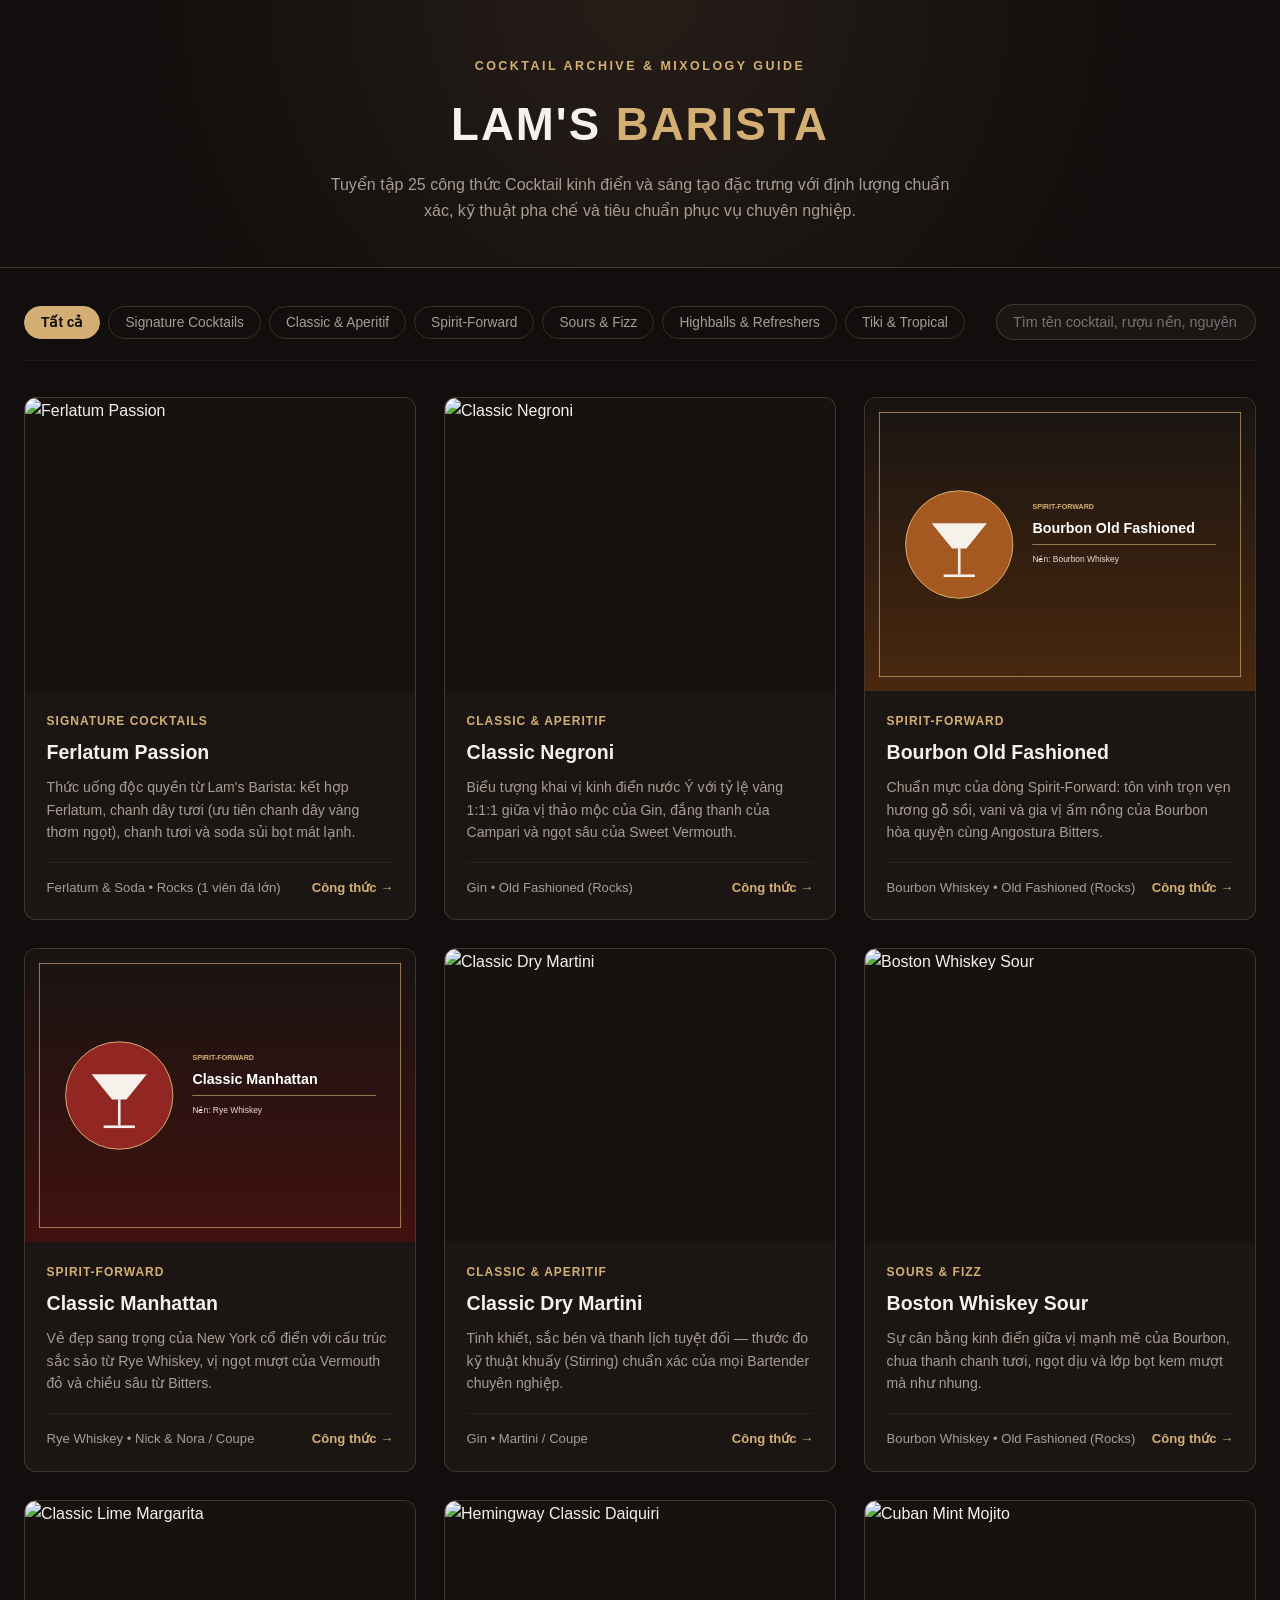
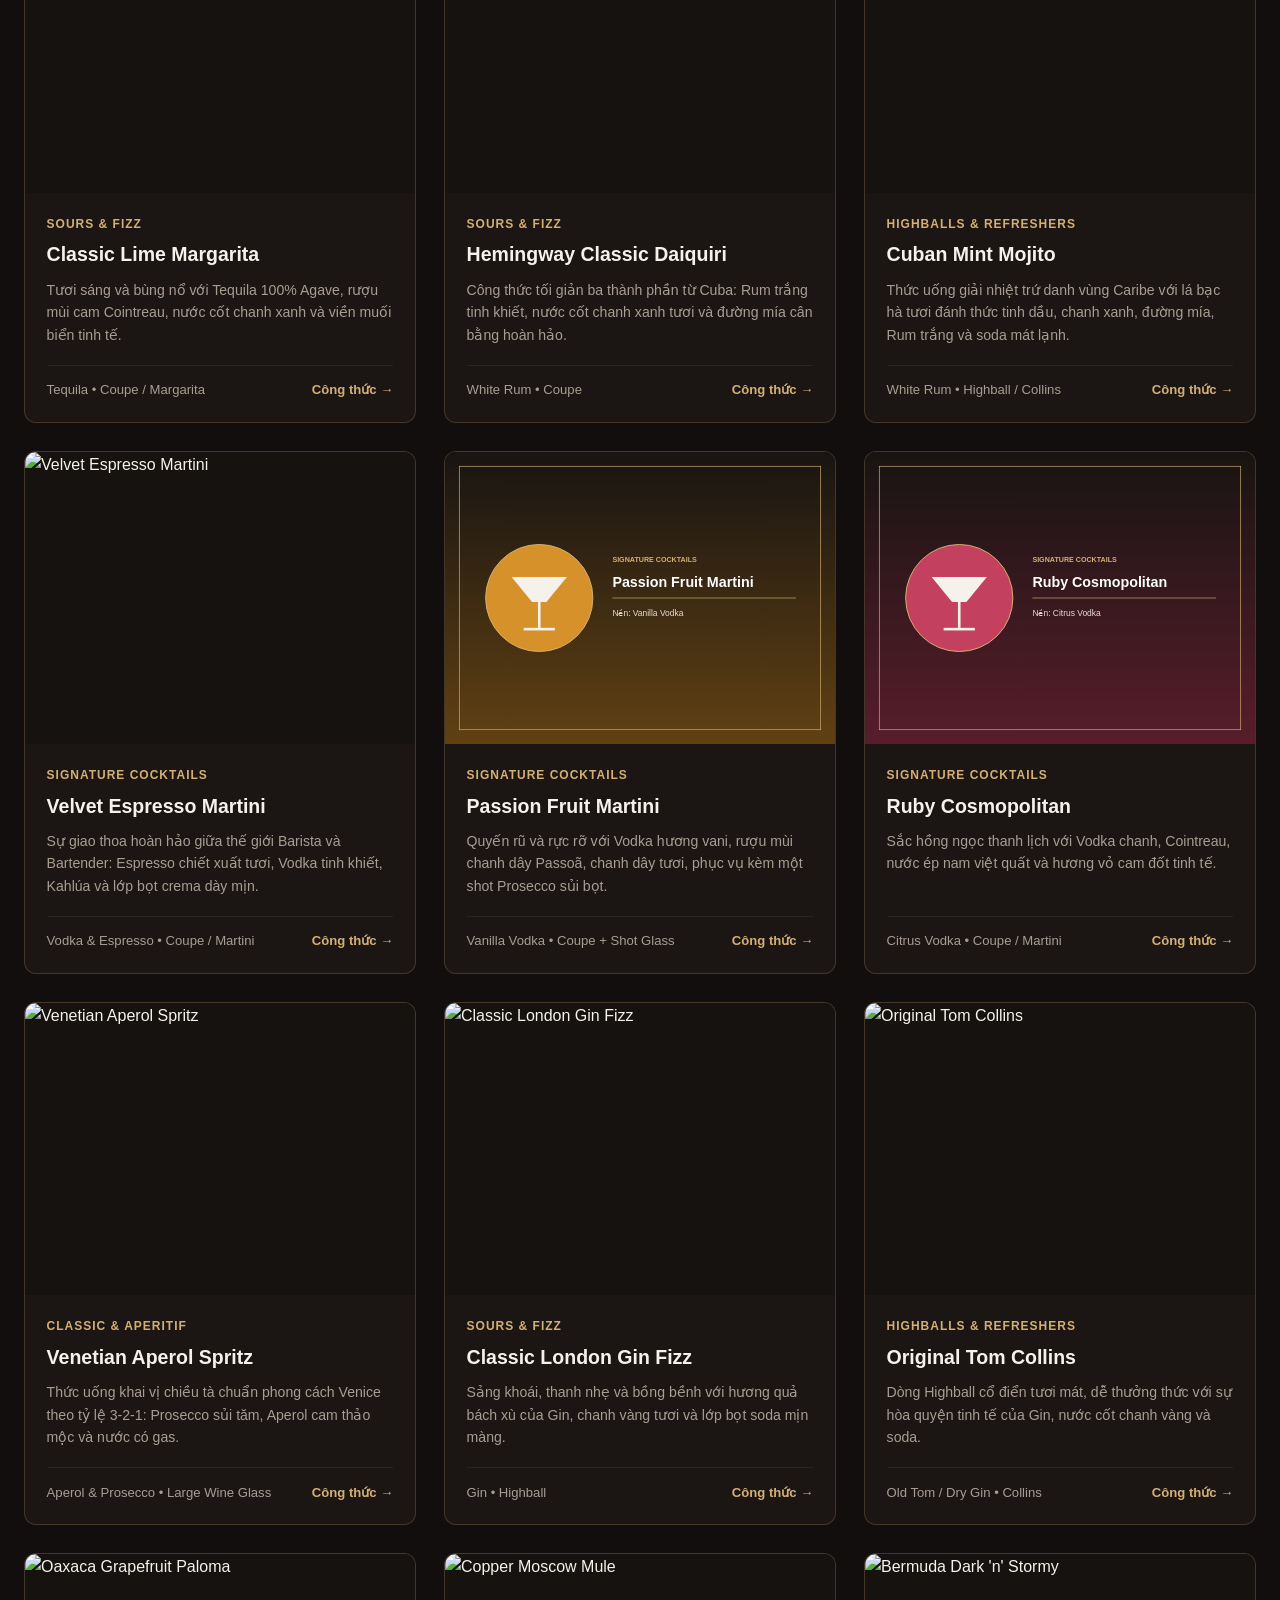
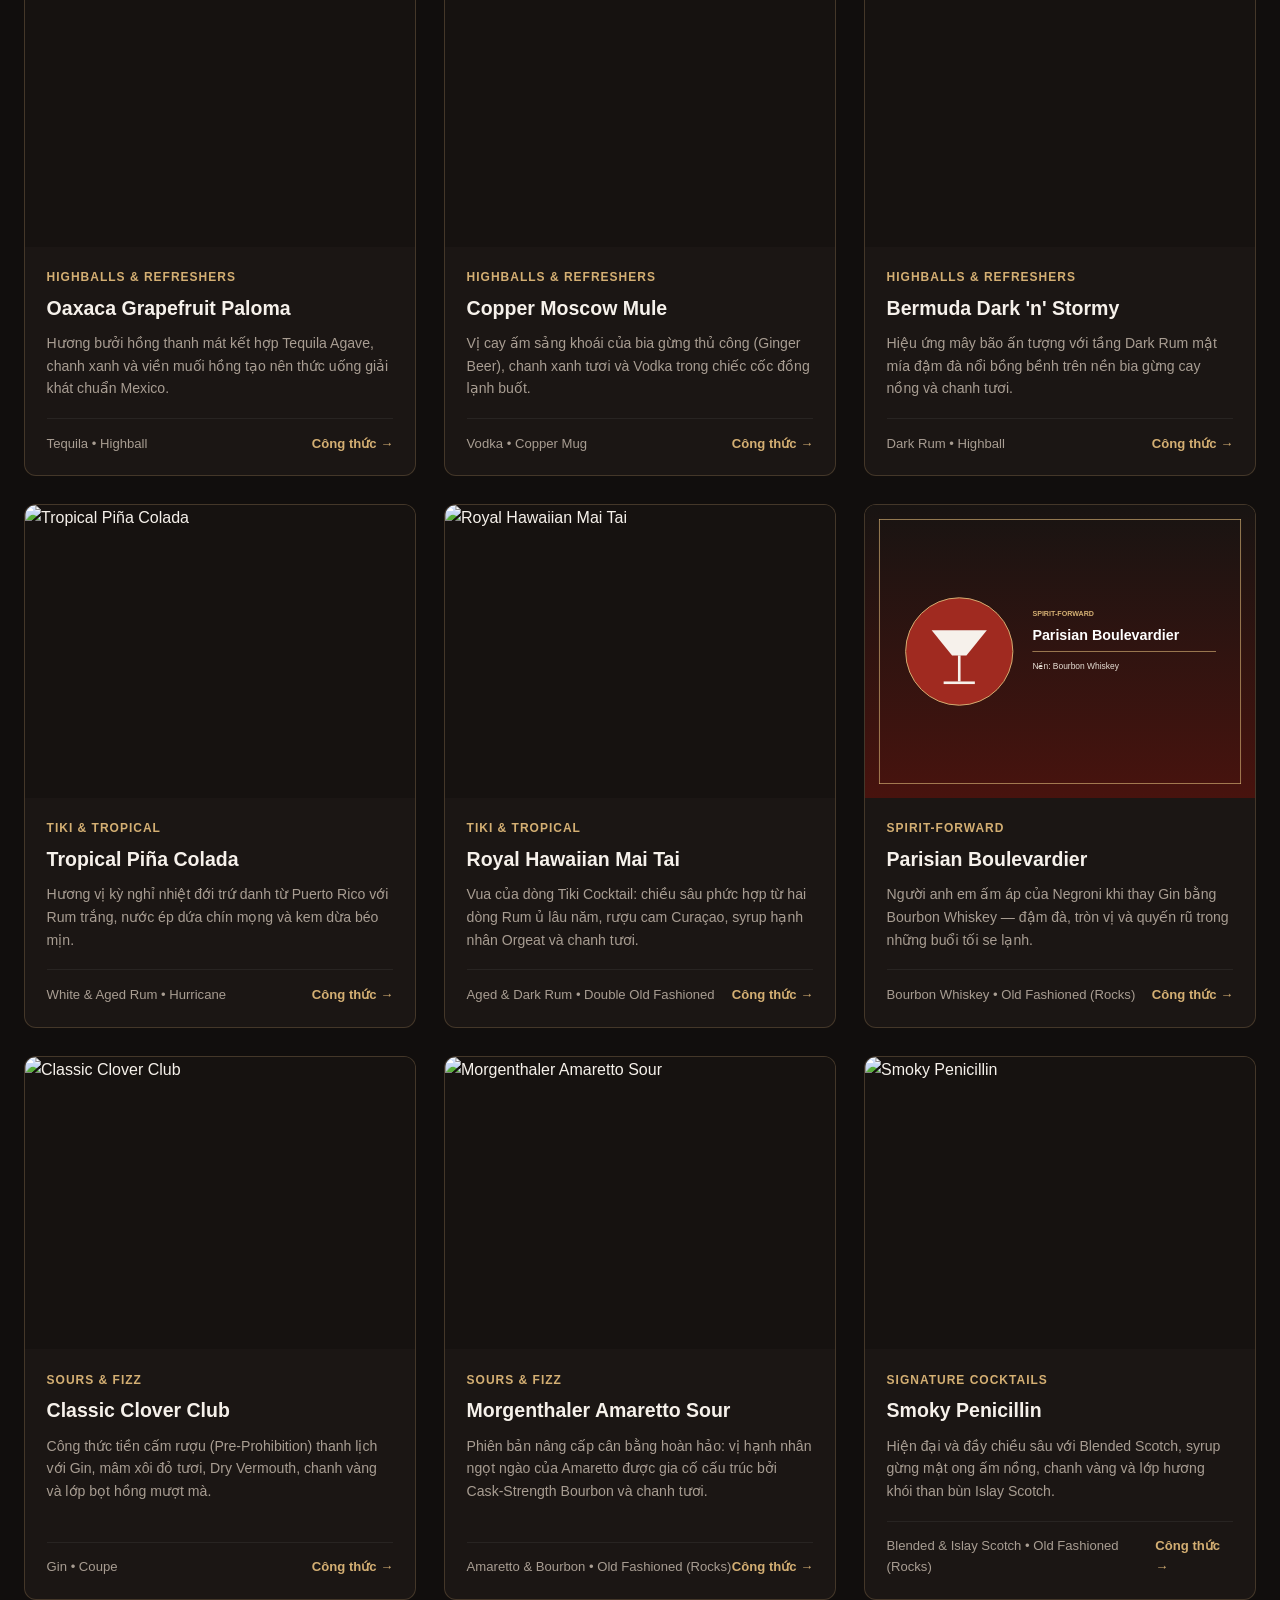
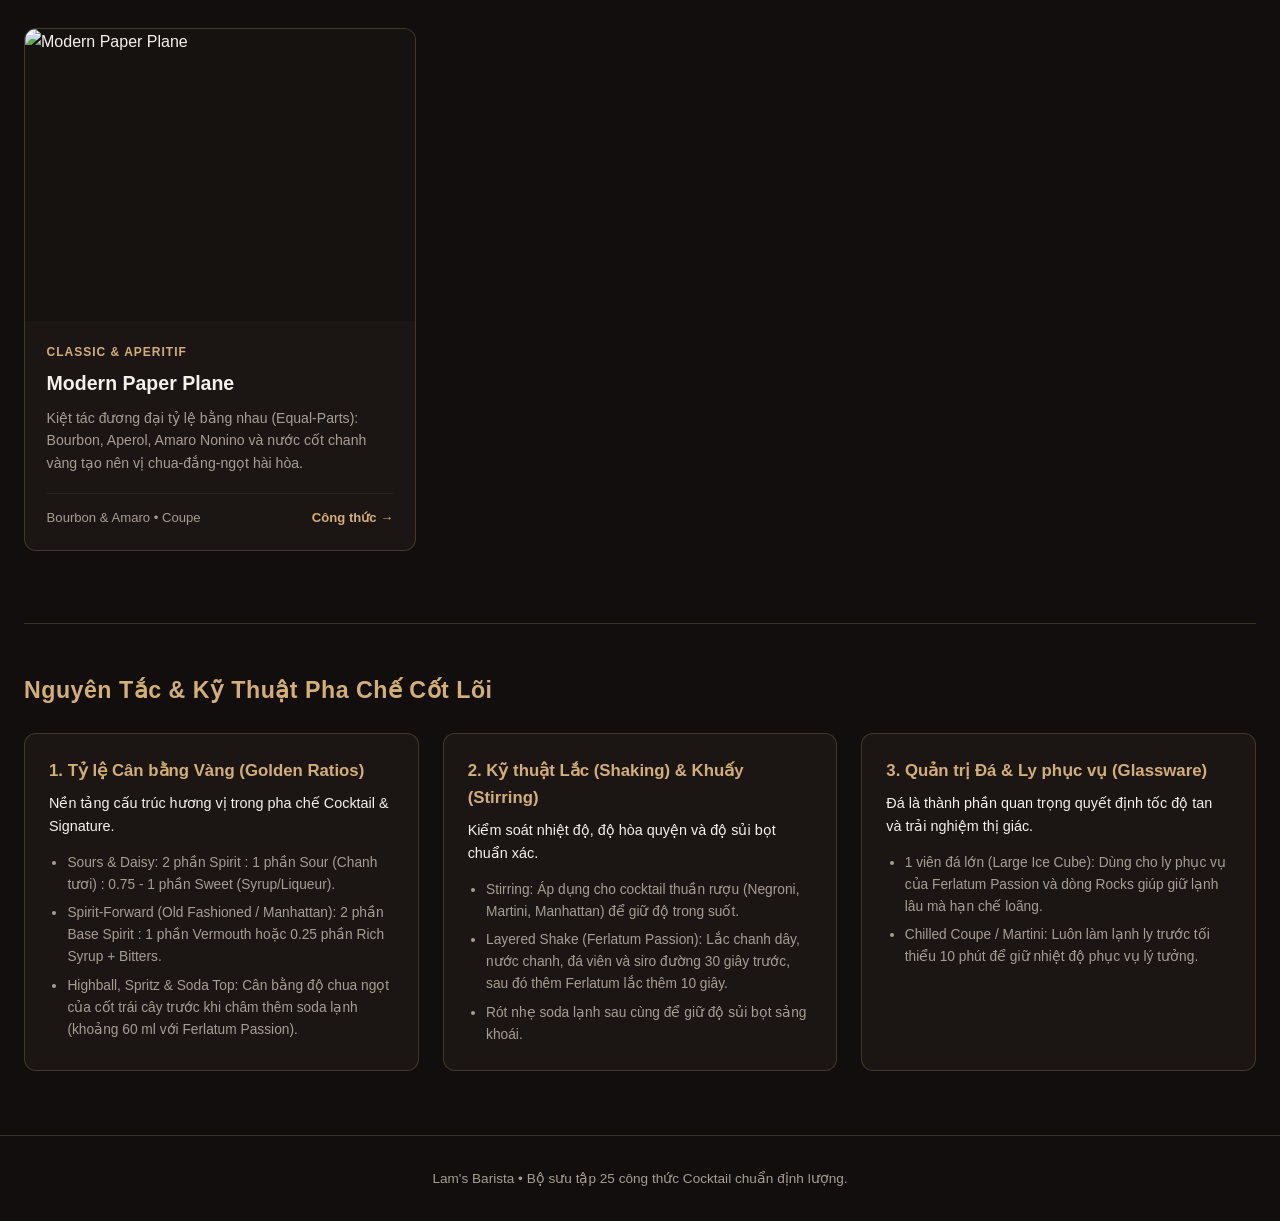
==== index.html @ 53692e66 "ud" ====
<!DOCTYPE html>
<html lang="vi">
<head>
  <meta charset="UTF-8">
  <meta name="viewport" content="width=device-width, initial-scale=1.0">
  <title>Lam's Barista — Bộ Sưu Tập 25 Cocktail Kinh Điển & Signature</title>
  <link rel="stylesheet" href="style.css">
</head>
<body>
  <header class="hero">
    <span class="eyebrow">COCKTAIL ARCHIVE & MIXOLOGY GUIDE</span>
    <h1>LAM'S <span>BARISTA</span></h1>
    <p>Tuyển tập 25 công thức Cocktail kinh điển và sáng tạo đặc trưng với định lượng chuẩn xác, kỹ thuật pha chế và tiêu chuẩn phục vụ chuyên nghiệp.</p>
  </header>

  <main class="container">
    <section class="toolbar" aria-label="Bộ lọc công thức">
      <div id="filterGroup" class="filter-group"></div>
      <div class="search-wrap">
        <input type="text" id="searchInput" placeholder="Tìm tên cocktail, rượu nền, nguyên liệu...">
      </div>
    </section>

    <section id="cocktailGrid" class="cocktail-grid" aria-label="Danh sách 25 món cocktail"></section>

    <section class="standards-section">
      <h2 class="section-heading">Nguyên Tắc & Kỹ Thuật Pha Chế Cốt Lõi</h2>
      <div id="standardsGrid" class="standards-grid"></div>
    </section>
  </main>

  <div id="recipeModal" class="modal" role="dialog" aria-modal="true">
    <div class="modal-dialog">
      <button id="closeModalBtn" class="modal-close" aria-label="Đóng">&times;</button>
      <div id="modalContent"></div>
    </div>
  </div>

  <footer>
    <p>Lam's Barista • Bộ sưu tập 25 công thức Cocktail chuẩn định lượng.</p>
  </footer>

  <script src="data.js"></script>
  <script src="app.js"></script>
</body>
</html>
---- style.css ----
:root {
  --bg-primary: #110e0d;
  --bg-surface: #1b1614;
  --bg-surface-hover: #241d1a;
  --gold: #d4af73;
  --gold-dim: rgba(212, 175, 115, 0.22);
  --text-primary: #f6f1eb;
  --text-secondary: #a89d92;
}

* {
  box-sizing: border-box;
  margin: 0;
  padding: 0;
}

body {
  font-family: -apple-system, BlinkMacSystemFont, 'Segoe UI', Roboto, 'Helvetica Neue', Arial, sans-serif;
  background-color: var(--bg-primary);
  color: var(--text-primary);
  line-height: 1.6;
  -webkit-font-smoothing: antialiased;
}

.hero {
  background: radial-gradient(circle at top center, #261d18 0%, #110e0d 75%);
  border-bottom: 1px solid var(--gold-dim);
  padding: 3.25rem 1.5rem 2.75rem;
  text-align: center;
}

.eyebrow {
  display: inline-block;
  font-size: 0.78rem;
  letter-spacing: 2.5px;
  text-transform: uppercase;
  color: var(--gold);
  margin-bottom: 0.75rem;
  font-weight: 600;
}

.hero h1 {
  font-size: clamp(2rem, 4vw, 2.85rem);
  font-weight: 700;
  letter-spacing: 2px;
  color: var(--text-primary);
  margin-bottom: 0.65rem;
}

.hero h1 span {
  color: var(--gold);
}

.hero p {
  color: var(--text-secondary);
  max-width: 640px;
  margin: 0 auto;
  font-size: 1rem;
}

.container {
  max-width: 1280px;
  margin: 0 auto;
  padding: 2.25rem 1.5rem 4rem;
}

.toolbar {
  display: flex;
  flex-wrap: wrap;
  gap: 1rem;
  justify-content: space-between;
  align-items: center;
  margin-bottom: 2.25rem;
  padding-bottom: 1.25rem;
  border-bottom: 1px solid rgba(255, 255, 255, 0.06);
}

.filter-group {
  display: flex;
  flex-wrap: wrap;
  gap: 0.5rem;
}

.filter-btn {
  background: transparent;
  color: var(--text-secondary);
  border: 1px solid var(--gold-dim);
  padding: 0.48rem 1rem;
  border-radius: 999px;
  font-size: 0.86rem;
  font-weight: 500;
  cursor: pointer;
  transition: all 0.2s ease;
}

.filter-btn:hover {
  border-color: var(--gold);
  color: var(--text-primary);
}

.filter-btn.active {
  background: var(--gold);
  border-color: var(--gold);
  color: #110e0d;
  font-weight: 600;
}

.search-wrap {
  position: relative;
  min-width: 260px;
}

.search-wrap input {
  width: 100%;
  background: var(--bg-surface);
  border: 1px solid var(--gold-dim);
  color: var(--text-primary);
  padding: 0.55rem 1rem;
  border-radius: 999px;
  font-size: 0.9rem;
  outline: none;
  transition: border-color 0.2s ease;
}

.search-wrap input:focus {
  border-color: var(--gold);
}

.cocktail-grid {
  display: grid;
  grid-template-columns: repeat(auto-fill, minmax(310px, 1fr));
  gap: 1.75rem;
}

.card {
  background: var(--bg-surface);
  border: 1px solid var(--gold-dim);
  border-radius: 12px;
  overflow: hidden;
  display: flex;
  flex-direction: column;
  cursor: pointer;
  transition: transform 0.25s ease, border-color 0.25s ease, box-shadow 0.25s ease;
}

.card:hover {
  transform: translateY(-4px);
  border-color: var(--gold);
  background: var(--bg-surface-hover);
  box-shadow: 0 14px 28px rgba(0, 0, 0, 0.5);
}

.card-media {
  position: relative;
  width: 100%;
  aspect-ratio: 4 / 3;
  background: #161210;
  overflow: hidden;
}

.card-media img {
  width: 100%;
  height: 100%;
  object-fit: cover;
  display: block;
}

.card-body {
  padding: 1.35rem;
  display: flex;
  flex-direction: column;
  flex: 1;
}

.card-tag {
  font-size: 0.75rem;
  text-transform: uppercase;
  letter-spacing: 1px;
  color: var(--gold);
  font-weight: 600;
  margin-bottom: 0.35rem;
}

.card-title {
  font-size: 1.22rem;
  font-weight: 600;
  color: var(--text-primary);
  margin-bottom: 0.5rem;
}

.card-desc {
  font-size: 0.88rem;
  color: var(--text-secondary);
  margin-bottom: 1.15rem;
  flex: 1;
}

.card-meta {
  display: flex;
  justify-content: space-between;
  align-items: center;
  padding-top: 0.85rem;
  border-top: 1px solid rgba(255, 255, 255, 0.06);
  font-size: 0.82rem;
  color: var(--text-secondary);
}

.card-meta strong {
  color: var(--gold);
  font-weight: 600;
}

.standards-section {
  margin-top: 4.5rem;
  padding-top: 3rem;
  border-top: 1px solid var(--gold-dim);
}

.section-heading {
  font-size: 1.45rem;
  color: var(--gold);
  margin-bottom: 1.5rem;
  letter-spacing: 0.5px;
}

.standards-grid {
  display: grid;
  grid-template-columns: repeat(auto-fit, minmax(300px, 1fr));
  gap: 1.5rem;
}

.standard-card {
  background: var(--bg-surface);
  border: 1px solid var(--gold-dim);
  border-radius: 12px;
  padding: 1.5rem;
}

.standard-card h3 {
  font-size: 1.05rem;
  color: var(--gold);
  margin-bottom: 0.45rem;
}

.standard-card p {
  font-size: 0.9rem;
  color: var(--text-primary);
  margin-bottom: 0.85rem;
}

.standard-card ul {
  padding-left: 1.15rem;
  color: var(--text-secondary);
  font-size: 0.86rem;
}

.standard-card li + li {
  margin-top: 0.4rem;
}

.modal {
  display: none;
  position: fixed;
  inset: 0;
  background: rgba(8, 6, 5, 0.85);
  backdrop-filter: blur(4px);
  z-index: 1000;
  align-items: center;
  justify-content: center;
  padding: 1.25rem;
}

.modal.open {
  display: flex;
}

.modal-dialog {
  background: var(--bg-surface);
  border: 1px solid var(--gold);
  border-radius: 14px;
  max-width: 760px;
  width: 100%;
  max-height: 90vh;
  overflow-y: auto;
  padding: 1.75rem;
  position: relative;
}

.modal-close {
  position: absolute;
  top: 1rem;
  right: 1.25rem;
  background: rgba(17, 14, 13, 0.7);
  border: 1px solid var(--gold-dim);
  color: var(--text-primary);
  width: 34px;
  height: 34px;
  border-radius: 50%;
  font-size: 1.35rem;
  line-height: 1;
  cursor: pointer;
}

.modal-hero-img {
  width: 100%;
  aspect-ratio: 4 / 3;
  object-fit: cover;
  border-radius: 10px;
  margin-bottom: 1.25rem;
  border: 1px solid var(--gold-dim);
}

.spec-pills {
  display: flex;
  flex-wrap: wrap;
  gap: 0.5rem;
  margin: 0.75rem 0 1rem;
}

.spec-pill {
  background: rgba(212, 175, 115, 0.12);
  border: 1px solid var(--gold-dim);
  color: var(--gold);
  padding: 0.25rem 0.75rem;
  border-radius: 6px;
  font-size: 0.82rem;
}

.recipe-layout {
  display: grid;
  grid-template-columns: 1fr 1.15fr;
  gap: 1.75rem;
  margin-top: 1.25rem;
  padding-top: 1.25rem;
  border-top: 1px solid rgba(255, 255, 255, 0.08);
}

@media (max-width: 640px) {
  .recipe-layout {
    grid-template-columns: 1fr;
  }
}

.recipe-layout h4 {
  color: var(--gold);
  font-size: 0.95rem;
  text-transform: uppercase;
  letter-spacing: 0.8px;
  margin-bottom: 0.65rem;
}

.recipe-layout ul, .recipe-layout ol {
  padding-left: 1.2rem;
  font-size: 0.92rem;
  color: var(--text-primary);
}

.recipe-layout li + li {
  margin-top: 0.45rem;
}

footer {
  text-align: center;
  padding: 2rem 1.5rem;
  border-top: 1px solid var(--gold-dim);
  color: var(--text-secondary);
  font-size: 0.85rem;
}
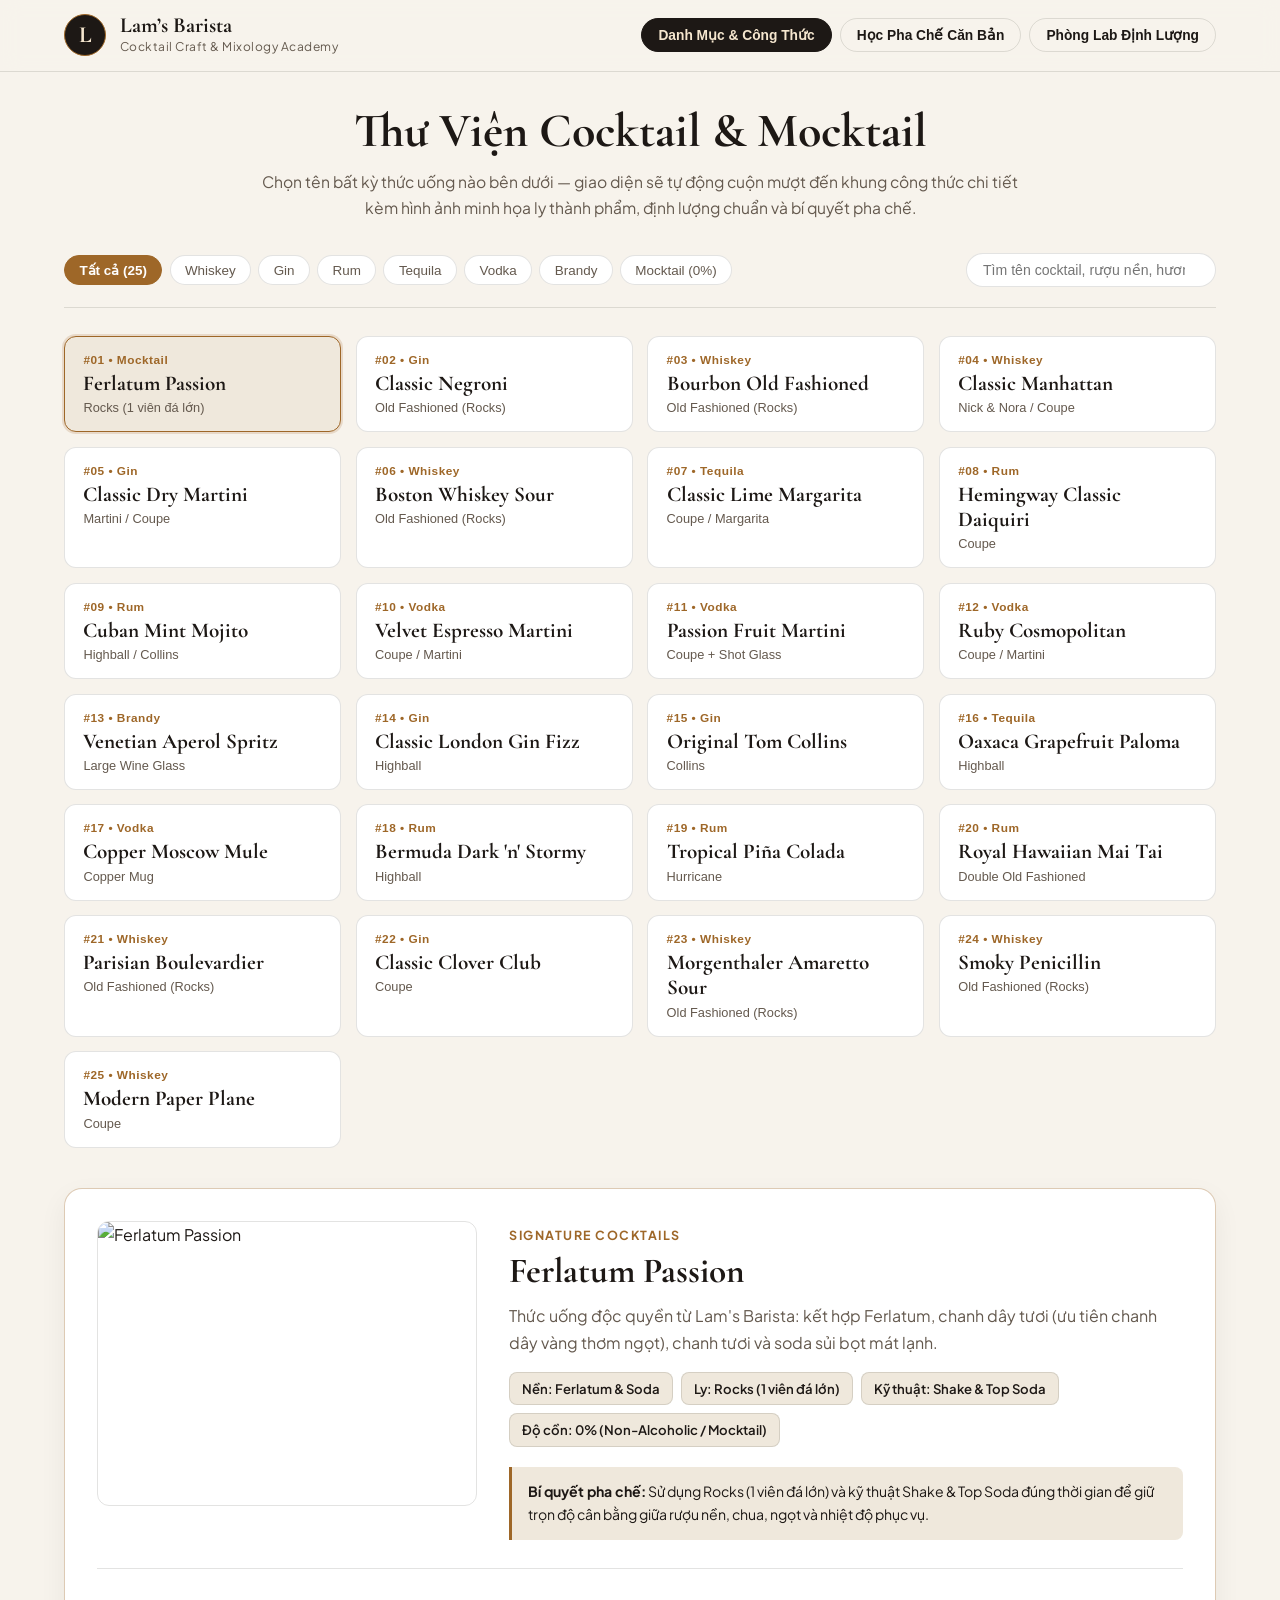
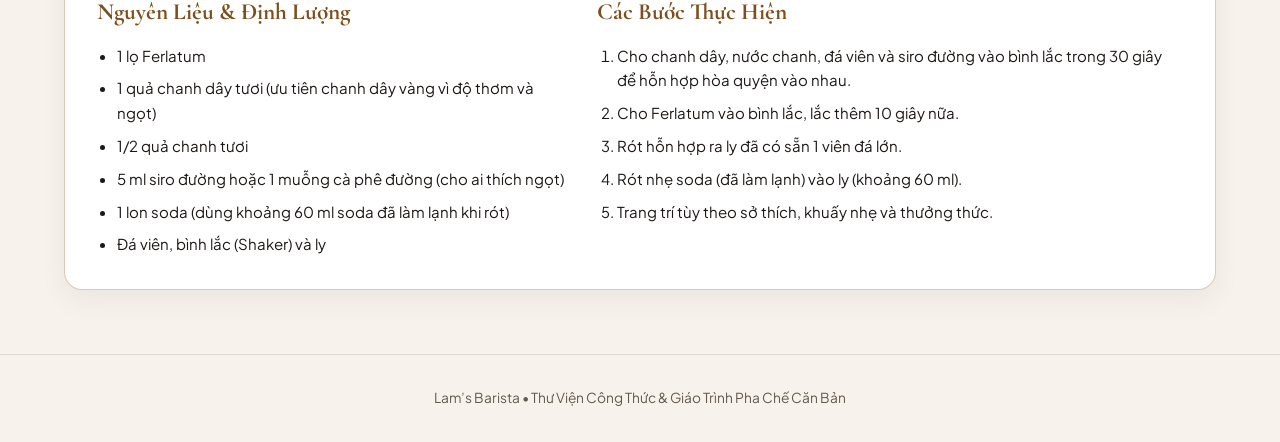
==== commit 3082f5a3: "Add files via upload" ====
--- a/index.html
+++ b/index.html
@@ -3,41 +3,356 @@
 <head>
   <meta charset="UTF-8">
   <meta name="viewport" content="width=device-width, initial-scale=1.0">
-  <title>Lam's Barista — Bộ Sưu Tập 25 Cocktail Kinh Điển & Signature</title>
+  <title>Lam's Barista — Thư Viện Công Thức & Giáo Trình Pha Chế</title>
   <link rel="stylesheet" href="style.css">
 </head>
 <body>
-  <header class="hero">
-    <span class="eyebrow">COCKTAIL ARCHIVE & MIXOLOGY GUIDE</span>
-    <h1>LAM'S <span>BARISTA</span></h1>
-    <p>Tuyển tập 25 công thức Cocktail kinh điển và sáng tạo đặc trưng với định lượng chuẩn xác, kỹ thuật pha chế và tiêu chuẩn phục vụ chuyên nghiệp.</p>
+  <header>
+    <div class="nav-wrap">
+      <a href="#" class="brand">
+        <div class="brand-badge">L</div>
+        <div>
+          <span class="brand-title serif">Lam’s Barista</span>
+          <span class="brand-sub">Cocktail Craft & Mixology Academy</span>
+        </div>
+      </a>
+      <nav>
+        <button type="button" class="nav-btn active" data-view="view-recipes">Danh Mục & Công Thức</button>
+        <button type="button" class="nav-btn" data-view="view-academy">Học Pha Chế Căn Bản</button>
+        <button type="button" class="nav-btn" data-view="view-lab">Phòng Lab Định Lượng</button>
+      </nav>
+    </div>
   </header>
 
   <main class="container">
-    <section class="toolbar" aria-label="Bộ lọc công thức">
-      <div id="filterGroup" class="filter-group"></div>
-      <div class="search-wrap">
-        <input type="text" id="searchInput" placeholder="Tìm tên cocktail, rượu nền, nguyên liệu...">
-      </div>
+    <!-- TAB 1: DANH MỤC & CÔNG THỨC -->
+    <section id="view-recipes" class="view-section active">
+      <div class="hero">
+        <h1>Thư Viện Cocktail & Mocktail</h1>
+        <p>Chọn tên bất kỳ thức uống nào bên dưới — giao diện sẽ tự động cuộn mượt đến khung công thức chi tiết kèm hình ảnh minh họa ly thành phẩm, định lượng chuẩn và bí quyết pha chế.</p>
+      </div>
+
+      <div class="toolbar">
+        <div class="filter-pills">
+          <button type="button" class="pill active" data-spirit="All">Tất cả (25)</button>
+          <button type="button" class="pill" data-spirit="Whiskey">Whiskey</button>
+          <button type="button" class="pill" data-spirit="Gin">Gin</button>
+          <button type="button" class="pill" data-spirit="Rum">Rum</button>
+          <button type="button" class="pill" data-spirit="Tequila">Tequila</button>
+          <button type="button" class="pill" data-spirit="Vodka">Vodka</button>
+          <button type="button" class="pill" data-spirit="Brandy">Brandy</button>
+          <button type="button" class="pill" data-spirit="Mocktail">Mocktail (0%)</button>
+        </div>
+        <input type="search" id="search-input" class="search-input" placeholder="Tìm tên cocktail, rượu nền, hương vị...">
+      </div>
+
+      <!-- Danh sách thẻ tên gọn gàng, không chứa ảnh thumbnail lỗi -->
+      <div id="menu-grid" class="menu-grid"></div>
+
+      <!-- Khung công thức chi tiết đi kèm hình minh họa trực quan -->
+      <div id="recipe-panel" class="recipe-panel"></div>
     </section>
 
-    <section id="cocktailGrid" class="cocktail-grid" aria-label="Danh sách 25 món cocktail"></section>
-
-    <section class="standards-section">
-      <h2 class="section-heading">Nguyên Tắc & Kỹ Thuật Pha Chế Cốt Lõi</h2>
-      <div id="standardsGrid" class="standards-grid"></div>
+    <!-- TAB 2: HỌC PHA CHẾ CĂN BẢN (GIÁO TRÌNH TOÀN DIỆN) -->
+    <section id="view-academy" class="view-section">
+      <div class="hero">
+        <h1>Giáo Trình Căn Bản Bộ Môn Pha Chế</h1>
+        <p>Hệ thống kiến thức nền tảng từ dụng cụ quầy bar, phân loại rượu nền, khoa học về đá & độ loãng, 6 kỹ thuật pha chế cốt lõi đến công thức vàng cân bằng hương vị.</p>
+      </div>
+
+      <div class="curriculum-nav">
+        <button type="button" class="curr-tab active" data-module="all">Tất cả 6 Học Phần</button>
+        <button type="button" class="curr-tab" data-module="mod-1">1. Dụng Cụ & Ly Tách</button>
+        <button type="button" class="curr-tab" data-module="mod-2">2. 6 Dòng Rượu Nền</button>
+        <button type="button" class="curr-tab" data-module="mod-3">3. Nhiệt Độ & Đá</button>
+        <button type="button" class="curr-tab" data-module="mod-4">4. Kỹ Thuật Pha Chế</button>
+        <button type="button" class="curr-tab" data-module="mod-5">5. Nguyên Lý Cân Bằng Vị</button>
+        <button type="button" class="curr-tab" data-module="mod-6">6. Syrup & Trang Trí</button>
+      </div>
+
+      <!-- HỌC PHẦN 1 -->
+      <article class="module-card" data-module="mod-1">
+        <div class="module-header">
+          <span class="module-num">Học phần 01</span>
+          <h2 class="module-title">Dụng Cụ Quầy Bar & Phân Loại Ly (Barware & Glassware)</h2>
+        </div>
+        <p style="color:var(--text-muted);">Hiểu đúng công năng từng dụng cụ giúp thao tác chính xác, giữ vệ sinh quầy bar và kiểm soát tốc độ phục vụ.</p>
+        <div class="lesson-grid">
+          <div class="lesson-box">
+            <h4>Bộ dụng cụ pha chế thiết yếu</h4>
+            <ul>
+              <li><strong>Boston Shaker (2 mảnh):</strong> Gồm 1 cốc inox lớn (28 oz) và 1 cốc nhỏ (18 oz), kín khí tốt, dễ vệ sinh và tạo lực lắc mạnh.</li>
+              <li><strong>Cobbler Shaker (3 mảnh):</strong> Có nắp lọc tích hợp sẵn, phù hợp cho người mới bắt đầu tại nhà.</li>
+              <li><strong>Jigger (Ly đong 2 đầu):</strong> Chuẩn phổ biến 30 ml / 60 ml có vạch chia 7.5 ml, 15 ml, 22.5 ml giúp định lượng chính xác tuyệt đối.</li>
+              <li><strong>Barspoon (Thìa khuấy cán xoắn):</strong> Cán dài 30–40 cm giúp khuấy êm trong Mixing Glass và hỗ trợ kỹ thuật rót phân tầng (layering).</li>
+            </ul>
+          </div>
+          <div class="lesson-box">
+            <h4>Dụng cụ lọc & sơ chế</h4>
+            <ul>
+              <li><strong>Hawthorne Strainer:</strong> Lọc có vòng lò xo dùng đậy miệng Boston Shaker để giữ đá viên lớn.</li>
+              <li><strong>Julep Strainer:</strong> Lọc dạng muỗng đục lỗ dùng riêng cho ly khuấy (Mixing Glass).</li>
+              <li><strong>Fine Strainer (Rây lưới mịn):</strong> Dùng trong kỹ thuật Double Strain để loại bỏ vụn đá và tép chanh, giúp ly cocktail mịn mượt.</li>
+              <li><strong>Muddler (Chày dầm):</strong> Dầm nhẹ thảo mộc (bạc hà) hoặc trái cây tươi để chiết xuất tinh dầu mà không làm nát xác.</li>
+            </ul>
+          </div>
+          <div class="lesson-box">
+            <h4>Quy chuẩn chọn ly phục vụ</h4>
+            <ul>
+              <li><strong>Rocks / Old Fashioned (180–250 ml):</strong> Ly thấp đáy dày, dành cho cocktail phục vụ với đá khối lớn (Negroni, Old Fashioned).</li>
+              <li><strong>Highball / Collins (300–360 ml):</strong> Ly cao ống đứng, dành cho đồ uống nhiều mixer có ga (Mojito, Gin & Tonic, Paloma).</li>
+              <li><strong>Coupe / Martini (150–200 ml):</strong> Ly có chân cao giúp tay không truyền nhiệt vào rượu, dùng cho thức uống không đá (Served Up).</li>
+            </ul>
+          </div>
+        </div>
+      </article>
+
+      <!-- HỌC PHẦN 2 -->
+      <article class="module-card" data-module="mod-2">
+        <div class="module-header">
+          <span class="module-num">Học phần 02</span>
+          <h2 class="module-title">6 Dòng Rượu Nền (Base Spirits) & Rượu Bổ Trợ</h2>
+        </div>
+        <p style="color:var(--text-muted);">Rượu nền chiếm 45–60 ml trong mỗi ly cocktail, đóng vai trò khung xương quyết định cá tính hương vị.</p>
+        <table class="data-table">
+          <thead>
+            <tr>
+              <th>Dòng rượu nền</th>
+              <th>Nguyên liệu chưng cất</th>
+              <th>Đặc trưng hương vị</th>
+              <th>Cocktail tiêu biểu</th>
+            </tr>
+          </thead>
+          <tbody>
+            <tr>
+              <td><strong>Whiskey / Whisky</strong></td>
+              <td>Ngũ cốc (ngô, lúa mạch đen, đại mạch), ủ thùng gỗ sồi</td>
+              <td>Vani, caramel, gỗ sồi nướng, gia vị cay hoặc khói than bùn</td>
+              <td>Old Fashioned, Whiskey Sour, Manhattan</td>
+            </tr>
+            <tr>
+              <td><strong>Gin</strong></td>
+              <td>Ngũ cốc chưng cất cùng quả bách xù (Juniper) & thảo mộc</td>
+              <td>Thơm thông bách xù, vỏ cam chanh, rau mùi, thảo mộc khô</td>
+              <td>Negroni, Gin & Tonic, Dry Martini</td>
+            </tr>
+            <tr>
+              <td><strong>Rum</strong></td>
+              <td>Nước mía tươi hoặc mật rỉ đường (Molasses)</td>
+              <td>Ngọt thanh mía đường (White Rum) hoặc đậm caramel, gia vị (Dark Rum)</td>
+              <td>Mojito, Daiquiri, Piña Colada</td>
+            </tr>
+            <tr>
+              <td><strong>Tequila & Mezcal</strong></td>
+              <td>Cây thùa xanh (Blue Agave) vùng Jalisco, Mexico</td>
+              <td>Tươi xanh thảo mộc, tiêu trắng, khoáng chất hoặc khói nướng (Mezcal)</td>
+              <td>Margarita, Paloma, Naked & Famous</td>
+            </tr>
+            <tr>
+              <td><strong>Vodka</strong></td>
+              <td>Ngũ cốc hoặc khoai tây chưng cất đa tầng tinh khiết</td>
+              <td>Trung tính, sạch vị, làm nền tôn vinh cà phê, trái cây và gia vị</td>
+              <td>Espresso Martini, Moscow Mule, Cosmopolitan</td>
+            </tr>
+            <tr>
+              <td><strong>Brandy / Cognac</strong></td>
+              <td>Rượu vang nho chưng cất và ủ lâu năm trong thùng sồi</td>
+              <td>Nồng ấm, hương trái cây khô, hoa nho, mật ong và gỗ sồi</td>
+              <td>Sidecar, Vieux Carré</td>
+            </tr>
+          </tbody>
+        </table>
+      </article>
+
+      <!-- HỌC PHẦN 3 -->
+      <article class="module-card" data-module="mod-3">
+        <div class="module-header">
+          <span class="module-num">Học phần 03</span>
+          <h2 class="module-title">Khoa Học Về Đá, Nhiệt Độ & Độ Loãng (Dilution)</h2>
+        </div>
+        <p style="color:var(--text-muted);">Trong pha chế chuyên nghiệp, <strong>nước từ đá tan ra chính là một nguyên liệu</strong>. Không có độ loãng chuẩn, rượu sẽ gắt và các tầng vị không thể mở ra.</p>
+        <div class="lesson-grid">
+          <div class="lesson-box">
+            <h4>Nguyên tắc nhiệt động học</h4>
+            <p>Không thể làm lạnh cocktail bằng đá mà không làm đá tan. Khi đá hấp thụ nhiệt từ rượu để hạ nhiệt độ xuống khoảng -2°C đến 2°C, một lượng nước tinh khiết sẽ hòa vào rượu để làm dịu độ gắt cồn.</p>
+          </div>
+          <div class="lesson-box">
+            <h4>Tỷ lệ độ loãng chuẩn (Dilution)</h4>
+            <ul>
+              <li><strong>Kỹ thuật Khuấy (Stir):</strong> Bổ sung khoảng <strong>20–25%</strong> lượng nước từ đá tan.</li>
+              <li><strong>Kỹ thuật Lắc (Shake):</strong> Bổ sung khoảng <strong>25–30%</strong> lượng nước + sục khí tạo độ sánh.</li>
+              <li><strong>Rót trực tiếp (Build):</strong> Bổ sung khoảng <strong>10–15%</strong> nước ban đầu.</li>
+            </ul>
+          </div>
+          <div class="lesson-box">
+            <h4>Chọn kích thước đá đúng mục đích</h4>
+            <ul>
+              <li><strong>Đá khối lớn (5×5 cm):</strong> Diện tích tiếp xúc nhỏ → tan chậm, giữ lạnh lâu cho Old Fashioned, Negroni.</li>
+              <li><strong>Đá viên già đặc ruột:</strong> Dùng trong shaker để tạo lực va đập tốt mà không vỡ vụn quá nhanh.</li>
+              <li><strong>Đá bào / Đá nhỏ:</strong> Làm lạnh tức thì và tạo kết cấu tuyết mát cho Mojito, Tiki.</li>
+            </ul>
+          </div>
+        </div>
+      </article>
+
+      <!-- HỌC PHẦN 4 -->
+      <article class="module-card" data-module="mod-4">
+        <div class="module-header">
+          <span class="module-num">Học phần 04</span>
+          <h2 class="module-title">6 Kỹ Thuật Pha Chế Cốt Lõi (Core Techniques)</h2>
+        </div>
+        <div class="lesson-grid">
+          <div class="lesson-box">
+            <h4>1. Shake (Lắc với đá)</h4>
+            <p>Áp dụng khi công thức có <strong>nước cốt chanh, nước ép trái cây, syrup đặc, kem hoặc trứng</strong>. Thời gian chuẩn: 10–15 giây lắc dứt khoát theo quỹ đạo ngang để vừa làm lạnh sâu vừa tạo bọt khí.</p>
+          </div>
+          <div class="lesson-box">
+            <h4>2. Dry Shake (Lắc khô không đá)</h4>
+            <p>Lắc trước các nguyên liệu có <strong>lòng trắng trứng hoặc Aquafaba</strong> trong 12 giây ở nhiệt độ phòng để protein bung bọt tối đa, sau đó mới thêm đá lắc lạnh (Wet Shake).</p>
+          </div>
+          <div class="lesson-box">
+            <h4>3. Stir (Khuấy trong Mixing Glass)</h4>
+            <p>Áp dụng cho cocktail <strong>100% thành phần là rượu</strong> (Manhattan, Dry Martini, Boulevardier). Khuấy áp lưng thìa vào thành ly trong 25–30 giây để giữ rượu trong vắt, mượt mà như lụa.</p>
+          </div>
+          <div class="lesson-box">
+            <h4>4. Build (Rót trực tiếp vào ly)</h4>
+            <p>Rót từng nguyên liệu theo thứ tự trực tiếp vào ly phục vụ có sẵn đá (Gin & Tonic, Moscow Mule). Luôn rót nguyên liệu có ga (Soda, Tonic) sau cùng.</p>
+          </div>
+          <div class="lesson-box">
+            <h4>5. Muddle (Dầm chiết xuất)</h4>
+            <p>Dùng chày ấn nhẹ và xoay cổ tay 2–3 nhịp để giải phóng tinh dầu từ vỏ chanh hoặc lá bạc hà. Tránh nghiền mạnh làm vỡ gân lá gây đắng.</p>
+          </div>
+          <div class="lesson-box">
+            <h4>6. Float / Layering (Rót nổi phân tầng)</h4>
+            <p>Đặt đầu thìa bar sát bề mặt đồ uống và rót từ từ chất lỏng có tỷ trọng nhẹ hơn (hoặc rượu khói như trong Penicillin) để tạo lớp hương nổi bên trên.</p>
+          </div>
+        </div>
+      </article>
+
+      <!-- HỌC PHẦN 5 -->
+      <article class="module-card" data-module="mod-5">
+        <div class="module-header">
+          <span class="module-num">Học phần 05</span>
+          <h2 class="module-title">Nguyên Lý Cân Bằng Vị & Công Thức Khung (Golden Ratios)</h2>
+        </div>
+        <p style="color:var(--text-muted);">Mọi công thức cocktail kinh điển đều tuân theo cấu trúc cân bằng giữa <strong>Độ mạnh (Strong) – Độ chua (Sour) – Độ ngọt (Sweet) – Độ đắng/Thảo mộc (Bitter/Aromatic)</strong>.</p>
+        <div class="formula-banner">
+          <strong>Công thức Vàng dòng Sour (2 : 1 : 0.75):</strong> 60 ml Rượu nền (Strong) + 25–30 ml Nước cốt chanh tươi (Sour) + 15–22.5 ml Syrup đường (Sweet). Áp dụng trực tiếp cho Daiquiri, Whiskey Sour, Gimlet, Margarita.
+        </div>
+        <div class="lesson-grid">
+          <div class="lesson-box">
+            <h4>Khung Old Fashioned (Spirit-Forward)</h4>
+            <p><strong>60 ml Rượu nền + 5–7.5 ml Đường + 2–3 dashes Bitters.</strong> Tôn vinh trọn vẹn hương vị rượu ủ lâu năm.</p>
+          </div>
+          <div class="lesson-box">
+            <h4>Khung Highball (Giải nhiệt có ga)</h4>
+            <p><strong>50 ml Rượu nền + 120–150 ml Mixer có ga (Tonic / Soda / Ginger Beer).</strong> Tỷ lệ 1:3 giúp hương rượu vẫn rõ nét trên nền bọt khí.</p>
+          </div>
+          <div class="lesson-box">
+            <h4>Khung Equal Parts (1 : 1 : 1 : 1)</h4>
+            <p><strong>4 nguyên liệu bằng lượng nhau (22.5 ml mỗi loại):</strong> Rượu nền + Rượu thảo mộc + Rượu mùi + Nước cốt chanh (The Last Word, Naked & Famous).</p>
+          </div>
+        </div>
+      </article>
+
+      <!-- HỌC PHẦN 6 -->
+      <article class="module-card" data-module="mod-6">
+        <div class="module-header">
+          <span class="module-num">Học phần 06</span>
+          <h2 class="module-title">Chuẩn Bị Syrup Nền Tảng & Nghệ Thuật Trang Trí (Garnish)</h2>
+        </div>
+        <div class="lesson-grid">
+          <div class="lesson-box">
+            <h4>Simple Syrup 1:1 & Rich Syrup 2:1</h4>
+            <ul>
+              <li><strong>Simple Syrup (1:1):</strong> Hòa tan 100g đường cát trắng với 100 ml nước ấm. Dùng cho mọi công thức Sour hàng ngày.</li>
+              <li><strong>Rich Syrup (2:1):</strong> 200g đường + 100 ml nước. Tạo độ sánh (body) dày hơn và bảo quản được lâu hơn trong tủ mát.</li>
+              <li><strong>Honey Syrup (3:1):</strong> 3 phần mật ong + 1 phần nước ấm giúp mật ong không bị đông cứng khi gặp đá lạnh.</li>
+            </ul>
+          </div>
+          <div class="lesson-box">
+            <h4>Garnish là khứu giác đầu tiên</h4>
+            <ul>
+              <li><strong>Xịt tinh dầu vỏ cam/chanh (Express):</strong> Bóp nhẹ phần vỏ hướng xuống mặt ly để lớp tinh dầu li ti phủ lên bề mặt rượu.</li>
+              <li><strong>Đập thức tỉnh thảo mộc (Spank):</strong> Vỗ nhẹ ngọn bạc hà hoặc hương thảo giữa hai lòng bàn tay trước khi cắm vào ly.</li>
+              <li><strong>Viền muối / đường (Rim):</strong> Luôn làm ướt mặt ngoài vành ly để muối không rơi vào làm mặn nước uống bên trong.</li>
+            </ul>
+          </div>
+        </div>
+      </article>
+    </section>
+
+    <!-- TAB 3: PHÒNG LAB ĐỊNH LƯỢNG -->
+    <section id="view-lab" class="view-section">
+      <div class="hero">
+        <h1>Phòng Lab Tính Toán Định Lượng & Độ Cồn</h1>
+        <p>Công cụ thực hành giúp bạn kiểm soát chính xác nồng độ cồn thực tế sau khi đá tan và quy đổi công thức pha sẵn (Pre-batching) cho các buổi tiệc.</p>
+      </div>
+
+      <div class="lab-grid">
+        <div class="lab-card">
+          <h2 style="font-size:1.65rem; margin-bottom:0.4rem;">1. Tính Nồng Độ Cồn Thực Tế (ABV)</h2>
+          <p style="font-size:0.88rem; color:var(--text-muted); margin-bottom:1.25rem;">Tính toán độ cồn cuối cùng trong ly sau khi tính cả lượng nước tan ra từ đá.</p>
+          <div class="form-row">
+            <label>Thể tích rượu nền chính (ml) & Độ cồn (% ABV)</label>
+            <div style="display:grid; grid-template-columns:1fr 1fr; gap:0.6rem;">
+              <input type="number" id="spirit-vol" value="60" min="0">
+              <input type="number" id="spirit-abv" value="40" min="0" max="100">
+            </div>
+          </div>
+          <div class="form-row">
+            <label>Thể tích rượu mùi / Vermouth (ml) & Độ cồn (% ABV)</label>
+            <div style="display:grid; grid-template-columns:1fr 1fr; gap:0.6rem;">
+              <input type="number" id="liqueur-vol" value="20" min="0">
+              <input type="number" id="liqueur-abv" value="20" min="0" max="100">
+            </div>
+          </div>
+          <div class="form-row">
+            <label>Tổng thể tích nguyên liệu không cồn (chanh, syrup, soda - ml)</label>
+            <input type="number" id="mixer-vol" value="25" min="0">
+          </div>
+          <div class="form-row">
+            <label>Kỹ thuật pha chế (quyết định lượng nước đá tan)</label>
+            <select id="dilution-method">
+              <option value="shake">Shake — Lắc với đá (~28% nước tan)</option>
+              <option value="stir">Stir — Khuấy với đá (~22% nước tan)</option>
+              <option value="build">Build — Rót trực tiếp (~12% nước tan)</option>
+            </select>
+          </div>
+          <button type="button" id="calc-abv-btn" class="nav-btn active" style="width:100%; border-radius:10px; padding:0.75rem;">Tính Nồng Độ Cồn</button>
+          <div id="abv-result" class="result-box">Nhấn nút để xem nồng độ cồn thực tế sau pha chế.</div>
+        </div>
+
+        <div class="lab-card">
+          <h2 style="font-size:1.65rem; margin-bottom:0.4rem;">2. Quy Đổi Pha Sẵn Theo Bình (Batching)</h2>
+          <p style="font-size:0.88rem; color:var(--text-muted); margin-bottom:1.25rem;">Nhân bản công thức cho nhiều khách mời và tính lượng nước lọc cần thêm nếu ướp lạnh sẵn trong chai.</p>
+          <div class="form-row">
+            <label>Số lượng ly phục vụ</label>
+            <input type="number" id="batch-servings" value="10" min="1">
+          </div>
+          <div class="form-row">
+            <label>Định lượng 1 ly: Rượu nền (ml) / Rượu mùi & Syrup (ml)</label>
+            <div style="display:grid; grid-template-columns:1fr 1fr; gap:0.6rem;">
+              <input type="number" id="batch-spirit" value="60" min="0">
+              <input type="number" id="batch-mod" value="20" min="0">
+            </div>
+          </div>
+          <div class="form-row">
+            <label>Định lượng 1 ly: Nước cốt chanh/Juice (ml) & Bù nước tan đá (%)</label>
+            <div style="display:grid; grid-template-columns:1fr 1fr; gap:0.6rem;">
+              <input type="number" id="batch-citrus" value="25" min="0">
+              <input type="number" id="batch-water" value="20" min="0" max="40">
+            </div>
+          </div>
+          <button type="button" id="calc-batch-btn" class="nav-btn active" style="width:100%; border-radius:10px; padding:0.75rem;">Tính Định Lượng Bình Batch</button>
+          <div id="batch-result" class="result-box">Nhấn nút để tính tổng nguyên liệu cho cả bình.</div>
+        </div>
+      </div>
     </section>
   </main>
 
-  <div id="recipeModal" class="modal" role="dialog" aria-modal="true">
-    <div class="modal-dialog">
-      <button id="closeModalBtn" class="modal-close" aria-label="Đóng">&times;</button>
-      <div id="modalContent"></div>
-    </div>
-  </div>
-
   <footer>
-    <p>Lam's Barista • Bộ sưu tập 25 công thức Cocktail chuẩn định lượng.</p>
+    Lam’s Barista • Thư Viện Công Thức & Giáo Trình Pha Chế Căn Bản
   </footer>
 
   <script src="data.js"></script>
--- a/style.css
+++ b/style.css
@@ -1,11 +1,16 @@
+@import url('https://fonts.googleapis.com/css2?family=Cormorant+Garamond:ital,wght@0,600;0,700;1,600&family=Plus+Jakarta+Sans:wght@400;500;600;700&display=swap');
+
 :root {
-  --bg-primary: #110e0d;
-  --bg-surface: #1b1614;
-  --bg-surface-hover: #241d1a;
-  --gold: #d4af73;
-  --gold-dim: rgba(212, 175, 115, 0.22);
-  --text-primary: #f6f1eb;
-  --text-secondary: #a89d92;
+  --bg: #f7f3ec;
+  --surface: #ffffff;
+  --surface-warm: #efe8dc;
+  --ink: #1d1815;
+  --text-muted: #64594e;
+  --accent: #9e6728;
+  --accent-dark: #7c4f1c;
+  --border: rgba(29, 24, 21, 0.12);
+  --border-strong: rgba(158, 103, 40, 0.35);
+  --shadow: 0 10px 28px rgba(29, 24, 21, 0.06);
 }
 
 * {
@@ -15,354 +20,524 @@
 }
 
 body {
-  font-family: -apple-system, BlinkMacSystemFont, 'Segoe UI', Roboto, 'Helvetica Neue', Arial, sans-serif;
-  background-color: var(--bg-primary);
-  color: var(--text-primary);
-  line-height: 1.6;
+  font-family: 'Plus Jakarta Sans', -apple-system, BlinkMacSystemFont, sans-serif;
+  background-color: var(--bg);
+  color: var(--ink);
+  line-height: 1.65;
   -webkit-font-smoothing: antialiased;
 }
 
+h1, h2, h3, .serif {
+  font-family: 'Cormorant Garamond', Georgia, serif;
+}
+
+header {
+  position: sticky;
+  top: 0;
+  z-index: 100;
+  background: rgba(247, 243, 236, 0.92);
+  backdrop-filter: blur(10px);
+  border-bottom: 1px solid var(--border);
+}
+
+.nav-wrap {
+  max-width: 1200px;
+  margin: 0 auto;
+  padding: 0.85rem 1.5rem;
+  display: flex;
+  flex-wrap: wrap;
+  align-items: center;
+  justify-content: space-between;
+  gap: 1rem;
+}
+
+.brand {
+  display: flex;
+  align-items: center;
+  gap: 0.85rem;
+  text-decoration: none;
+  color: var(--ink);
+}
+
+.brand-badge {
+  width: 42px;
+  height: 42px;
+  border-radius: 50%;
+  background: var(--ink);
+  color: #f6e7cf;
+  font-family: 'Cormorant Garamond', serif;
+  font-size: 1.45rem;
+  font-weight: 700;
+  display: grid;
+  place-items: center;
+  border: 1px solid var(--accent);
+}
+
+.brand-title {
+  display: block;
+  font-size: 1.35rem;
+  font-weight: 700;
+  line-height: 1.1;
+}
+
+.brand-sub {
+  display: block;
+  font-size: 0.75rem;
+  color: var(--text-muted);
+  letter-spacing: 0.5px;
+}
+
+nav {
+  display: flex;
+  flex-wrap: wrap;
+  gap: 0.5rem;
+}
+
+.nav-btn {
+  background: transparent;
+  border: 1px solid var(--border);
+  color: var(--ink);
+  padding: 0.5rem 1rem;
+  border-radius: 999px;
+  font-size: 0.86rem;
+  font-weight: 600;
+  cursor: pointer;
+  transition: all 0.2s ease;
+}
+
+.nav-btn:hover {
+  border-color: var(--accent);
+  color: var(--accent-dark);
+}
+
+.nav-btn.active {
+  background: var(--ink);
+  border-color: var(--ink);
+  color: #f6e7cf;
+}
+
+.container {
+  max-width: 1200px;
+  margin: 0 auto;
+  padding: 2rem 1.5rem 4rem;
+}
+
+.view-section {
+  display: none;
+}
+
+.view-section.active {
+  display: block;
+}
+
 .hero {
-  background: radial-gradient(circle at top center, #261d18 0%, #110e0d 75%);
-  border-bottom: 1px solid var(--gold-dim);
-  padding: 3.25rem 1.5rem 2.75rem;
   text-align: center;
-}
-
-.eyebrow {
-  display: inline-block;
-  font-size: 0.78rem;
-  letter-spacing: 2.5px;
-  text-transform: uppercase;
-  color: var(--gold);
-  margin-bottom: 0.75rem;
-  font-weight: 600;
+  max-width: 780px;
+  margin: 0 auto 2rem;
 }
 
 .hero h1 {
-  font-size: clamp(2rem, 4vw, 2.85rem);
-  font-weight: 700;
-  letter-spacing: 2px;
-  color: var(--text-primary);
+  font-size: clamp(2.1rem, 4.2vw, 3rem);
+  font-weight: 700;
+  line-height: 1.15;
   margin-bottom: 0.65rem;
 }
 
-.hero h1 span {
-  color: var(--gold);
-}
-
 .hero p {
-  color: var(--text-secondary);
-  max-width: 640px;
-  margin: 0 auto;
-  font-size: 1rem;
-}
-
-.container {
-  max-width: 1280px;
-  margin: 0 auto;
-  padding: 2.25rem 1.5rem 4rem;
+  color: var(--text-muted);
+  font-size: 0.98rem;
 }
 
 .toolbar {
   display: flex;
   flex-wrap: wrap;
-  gap: 1rem;
   justify-content: space-between;
   align-items: center;
-  margin-bottom: 2.25rem;
+  gap: 1rem;
+  margin-bottom: 1.75rem;
   padding-bottom: 1.25rem;
-  border-bottom: 1px solid rgba(255, 255, 255, 0.06);
-}
-
-.filter-group {
+  border-bottom: 1px solid var(--border);
+}
+
+.filter-pills {
   display: flex;
   flex-wrap: wrap;
-  gap: 0.5rem;
-}
-
-.filter-btn {
-  background: transparent;
-  color: var(--text-secondary);
-  border: 1px solid var(--gold-dim);
-  padding: 0.48rem 1rem;
+  gap: 0.45rem;
+}
+
+.pill {
+  background: var(--surface);
+  border: 1px solid var(--border);
+  color: var(--text-muted);
+  padding: 0.42rem 0.9rem;
   border-radius: 999px;
-  font-size: 0.86rem;
+  font-size: 0.84rem;
   font-weight: 500;
   cursor: pointer;
   transition: all 0.2s ease;
 }
 
-.filter-btn:hover {
-  border-color: var(--gold);
-  color: var(--text-primary);
-}
-
-.filter-btn.active {
-  background: var(--gold);
-  border-color: var(--gold);
-  color: #110e0d;
+.pill:hover {
+  border-color: var(--accent);
+  color: var(--ink);
+}
+
+.pill.active {
+  background: var(--accent);
+  border-color: var(--accent);
+  color: #ffffff;
   font-weight: 600;
 }
 
-.search-wrap {
-  position: relative;
-  min-width: 260px;
-}
-
-.search-wrap input {
-  width: 100%;
-  background: var(--bg-surface);
-  border: 1px solid var(--gold-dim);
-  color: var(--text-primary);
-  padding: 0.55rem 1rem;
+.search-input {
+  min-width: 250px;
+  background: var(--surface);
+  border: 1px solid var(--border);
+  color: var(--ink);
+  padding: 0.5rem 1rem;
   border-radius: 999px;
-  font-size: 0.9rem;
+  font-size: 0.88rem;
   outline: none;
-  transition: border-color 0.2s ease;
-}
-
-.search-wrap input:focus {
-  border-color: var(--gold);
-}
-
-.cocktail-grid {
+}
+
+.search-input:focus {
+  border-color: var(--accent);
+}
+
+.menu-grid {
   display: grid;
-  grid-template-columns: repeat(auto-fill, minmax(310px, 1fr));
-  gap: 1.75rem;
-}
-
-.card {
-  background: var(--bg-surface);
-  border: 1px solid var(--gold-dim);
+  grid-template-columns: repeat(auto-fill, minmax(225px, 1fr));
+  gap: 0.9rem;
+  margin-bottom: 2.5rem;
+}
+
+.menu-item {
+  background: var(--surface);
+  border: 1px solid var(--border);
   border-radius: 12px;
-  overflow: hidden;
+  padding: 1rem 1.15rem;
+  text-align: left;
+  cursor: pointer;
   display: flex;
   flex-direction: column;
-  cursor: pointer;
-  transition: transform 0.25s ease, border-color 0.25s ease, box-shadow 0.25s ease;
-}
-
-.card:hover {
-  transform: translateY(-4px);
-  border-color: var(--gold);
-  background: var(--bg-surface-hover);
-  box-shadow: 0 14px 28px rgba(0, 0, 0, 0.5);
-}
-
-.card-media {
-  position: relative;
-  width: 100%;
-  aspect-ratio: 4 / 3;
-  background: #161210;
-  overflow: hidden;
-}
-
-.card-media img {
-  width: 100%;
-  height: 100%;
-  object-fit: cover;
-  display: block;
-}
-
-.card-body {
-  padding: 1.35rem;
-  display: flex;
-  flex-direction: column;
-  flex: 1;
-}
-
-.card-tag {
-  font-size: 0.75rem;
-  text-transform: uppercase;
-  letter-spacing: 1px;
-  color: var(--gold);
-  font-weight: 600;
-  margin-bottom: 0.35rem;
-}
-
-.card-title {
-  font-size: 1.22rem;
-  font-weight: 600;
-  color: var(--text-primary);
-  margin-bottom: 0.5rem;
-}
-
-.card-desc {
-  font-size: 0.88rem;
-  color: var(--text-secondary);
-  margin-bottom: 1.15rem;
-  flex: 1;
-}
-
-.card-meta {
-  display: flex;
-  justify-content: space-between;
-  align-items: center;
-  padding-top: 0.85rem;
-  border-top: 1px solid rgba(255, 255, 255, 0.06);
-  font-size: 0.82rem;
-  color: var(--text-secondary);
-}
-
-.card-meta strong {
-  color: var(--gold);
-  font-weight: 600;
-}
-
-.standards-section {
-  margin-top: 4.5rem;
-  padding-top: 3rem;
-  border-top: 1px solid var(--gold-dim);
-}
-
-.section-heading {
-  font-size: 1.45rem;
-  color: var(--gold);
-  margin-bottom: 1.5rem;
+  gap: 0.25rem;
+  transition: all 0.2s ease;
+}
+
+.menu-item:hover {
+  border-color: var(--accent);
+  transform: translateY(-2px);
+  box-shadow: var(--shadow);
+}
+
+.menu-item.selected {
+  background: var(--surface-warm);
+  border-color: var(--accent);
+  box-shadow: 0 0 0 2px rgba(158, 103, 40, 0.18);
+}
+
+.menu-num {
+  font-size: 0.74rem;
+  font-weight: 700;
+  color: var(--accent);
   letter-spacing: 0.5px;
 }
 
-.standards-grid {
+.menu-name {
+  font-family: 'Cormorant Garamond', serif;
+  font-size: 1.32rem;
+  font-weight: 700;
+  color: var(--ink);
+  line-height: 1.2;
+}
+
+.menu-meta {
+  font-size: 0.8rem;
+  color: var(--text-muted);
+}
+
+.recipe-panel {
+  background: var(--surface);
+  border: 1px solid var(--border-strong);
+  border-radius: 18px;
+  padding: 2rem;
+  box-shadow: var(--shadow);
+  scroll-margin-top: 5.5rem;
+}
+
+.panel-top {
   display: grid;
-  grid-template-columns: repeat(auto-fit, minmax(300px, 1fr));
-  gap: 1.5rem;
-}
-
-.standard-card {
-  background: var(--bg-surface);
-  border: 1px solid var(--gold-dim);
-  border-radius: 12px;
-  padding: 1.5rem;
-}
-
-.standard-card h3 {
-  font-size: 1.05rem;
-  color: var(--gold);
-  margin-bottom: 0.45rem;
-}
-
-.standard-card p {
-  font-size: 0.9rem;
-  color: var(--text-primary);
-  margin-bottom: 0.85rem;
-}
-
-.standard-card ul {
-  padding-left: 1.15rem;
-  color: var(--text-secondary);
-  font-size: 0.86rem;
-}
-
-.standard-card li + li {
-  margin-top: 0.4rem;
-}
-
-.modal {
-  display: none;
-  position: fixed;
-  inset: 0;
-  background: rgba(8, 6, 5, 0.85);
-  backdrop-filter: blur(4px);
-  z-index: 1000;
-  align-items: center;
-  justify-content: center;
-  padding: 1.25rem;
-}
-
-.modal.open {
-  display: flex;
-}
-
-.modal-dialog {
-  background: var(--bg-surface);
-  border: 1px solid var(--gold);
-  border-radius: 14px;
-  max-width: 760px;
-  width: 100%;
-  max-height: 90vh;
-  overflow-y: auto;
-  padding: 1.75rem;
-  position: relative;
-}
-
-.modal-close {
-  position: absolute;
-  top: 1rem;
-  right: 1.25rem;
-  background: rgba(17, 14, 13, 0.7);
-  border: 1px solid var(--gold-dim);
-  color: var(--text-primary);
-  width: 34px;
-  height: 34px;
-  border-radius: 50%;
-  font-size: 1.35rem;
-  line-height: 1;
-  cursor: pointer;
-}
-
-.modal-hero-img {
+  grid-template-columns: 380px 1fr;
+  gap: 2rem;
+  align-items: start;
+}
+
+@media (max-width: 820px) {
+  .panel-top {
+    grid-template-columns: 1fr;
+  }
+}
+
+.panel-img {
   width: 100%;
   aspect-ratio: 4 / 3;
   object-fit: cover;
-  border-radius: 10px;
-  margin-bottom: 1.25rem;
-  border: 1px solid var(--gold-dim);
-}
-
-.spec-pills {
+  border-radius: 12px;
+  border: 1px solid var(--border);
+  display: block;
+}
+
+.panel-eyebrow {
+  font-size: 0.78rem;
+  text-transform: uppercase;
+  letter-spacing: 1.5px;
+  color: var(--accent);
+  font-weight: 700;
+}
+
+.panel-title {
+  font-size: 2.2rem;
+  font-weight: 700;
+  line-height: 1.15;
+  margin: 0.25rem 0 0.75rem;
+}
+
+.panel-desc {
+  color: var(--text-muted);
+  margin-bottom: 1rem;
+}
+
+.spec-row {
   display: flex;
   flex-wrap: wrap;
   gap: 0.5rem;
-  margin: 0.75rem 0 1rem;
-}
-
-.spec-pill {
-  background: rgba(212, 175, 115, 0.12);
-  border: 1px solid var(--gold-dim);
-  color: var(--gold);
-  padding: 0.25rem 0.75rem;
-  border-radius: 6px;
+  margin-bottom: 1.25rem;
+}
+
+.spec-badge {
+  background: var(--surface-warm);
+  border: 1px solid var(--border);
+  padding: 0.3rem 0.75rem;
+  border-radius: 8px;
   font-size: 0.82rem;
-}
-
-.recipe-layout {
+  font-weight: 600;
+  color: var(--ink);
+}
+
+.panel-columns {
   display: grid;
-  grid-template-columns: 1fr 1.15fr;
-  gap: 1.75rem;
-  margin-top: 1.25rem;
-  padding-top: 1.25rem;
-  border-top: 1px solid rgba(255, 255, 255, 0.08);
-}
-
-@media (max-width: 640px) {
-  .recipe-layout {
+  grid-template-columns: 1fr 1.25fr;
+  gap: 2rem;
+  margin-top: 1.75rem;
+  padding-top: 1.5rem;
+  border-top: 1px solid var(--border);
+}
+
+@media (max-width: 720px) {
+  .panel-columns {
     grid-template-columns: 1fr;
   }
 }
 
-.recipe-layout h4 {
-  color: var(--gold);
-  font-size: 0.95rem;
+.panel-columns h3 {
+  font-size: 1.45rem;
+  color: var(--accent-dark);
+  margin-bottom: 0.75rem;
+}
+
+.panel-columns ul,
+.panel-columns ol {
+  padding-left: 1.25rem;
+  font-size: 0.94rem;
+}
+
+.panel-columns li + li {
+  margin-top: 0.5rem;
+}
+
+.tip-box {
+  margin-top: 1.25rem;
+  background: var(--surface-warm);
+  border-left: 3px solid var(--accent);
+  padding: 0.85rem 1rem;
+  border-radius: 0 8px 8px 0;
+  font-size: 0.88rem;
+}
+
+.curriculum-nav {
+  display: flex;
+  flex-wrap: wrap;
+  gap: 0.5rem;
+  justify-content: center;
+  margin-bottom: 2rem;
+}
+
+.curr-tab {
+  background: var(--surface);
+  border: 1px solid var(--border);
+  color: var(--text-muted);
+  padding: 0.45rem 0.95rem;
+  border-radius: 999px;
+  font-size: 0.84rem;
+  font-weight: 600;
+  cursor: pointer;
+}
+
+.curr-tab.active {
+  background: var(--ink);
+  border-color: var(--ink);
+  color: #f6e7cf;
+}
+
+.module-card {
+  background: var(--surface);
+  border: 1px solid var(--border);
+  border-radius: 16px;
+  padding: 1.75rem;
+  margin-bottom: 1.5rem;
+  box-shadow: var(--shadow);
+}
+
+.module-card.hidden-mod {
+  display: none;
+}
+
+.module-header {
+  display: flex;
+  flex-wrap: baseline;
+  gap: 0.75rem;
+  align-items: center;
+  margin-bottom: 0.65rem;
+}
+
+.module-num {
+  background: var(--surface-warm);
+  color: var(--accent-dark);
+  font-size: 0.78rem;
+  font-weight: 700;
+  padding: 0.25rem 0.7rem;
+  border-radius: 999px;
   text-transform: uppercase;
-  letter-spacing: 0.8px;
-  margin-bottom: 0.65rem;
-}
-
-.recipe-layout ul, .recipe-layout ol {
-  padding-left: 1.2rem;
+}
+
+.module-title {
+  font-size: 1.65rem;
+  font-weight: 700;
+}
+
+.lesson-grid {
+  display: grid;
+  grid-template-columns: repeat(auto-fit, minmax(260px, 1fr));
+  gap: 1.1rem;
+  margin-top: 1.15rem;
+}
+
+.lesson-box {
+  background: var(--bg);
+  border: 1px solid var(--border);
+  border-radius: 12px;
+  padding: 1.15rem;
+}
+
+.lesson-box h4 {
+  font-size: 0.98rem;
+  color: var(--accent-dark);
+  margin-bottom: 0.5rem;
+}
+
+.lesson-box p,
+.lesson-box li {
+  font-size: 0.88rem;
+  color: var(--ink);
+}
+
+.lesson-box ul {
+  padding-left: 1.15rem;
+}
+
+.lesson-box li + li {
+  margin-top: 0.35rem;
+}
+
+.data-table {
+  width: 100%;
+  border-collapse: collapse;
+  margin-top: 1.15rem;
+  font-size: 0.88rem;
+}
+
+.data-table th,
+.data-table td {
+  padding: 0.75rem 0.9rem;
+  border-bottom: 1px solid var(--border);
+  text-align: left;
+}
+
+.data-table th {
+  background: var(--surface-warm);
+  font-weight: 700;
+  color: var(--accent-dark);
+}
+
+.formula-banner {
+  margin: 1rem 0;
+  padding: 1rem 1.25rem;
+  background: var(--surface-warm);
+  border: 1px solid var(--border-strong);
+  border-radius: 12px;
   font-size: 0.92rem;
-  color: var(--text-primary);
-}
-
-.recipe-layout li + li {
-  margin-top: 0.45rem;
+}
+
+.lab-grid {
+  display: grid;
+  grid-template-columns: repeat(auto-fit, minmax(340px, 1fr));
+  gap: 1.5rem;
+}
+
+.lab-card {
+  background: var(--surface);
+  border: 1px solid var(--border);
+  border-radius: 16px;
+  padding: 1.75rem;
+  box-shadow: var(--shadow);
+}
+
+.form-row {
+  margin-bottom: 1rem;
+}
+
+.form-row label {
+  display: block;
+  font-size: 0.84rem;
+  font-weight: 600;
+  margin-bottom: 0.35rem;
+  color: var(--text-muted);
+}
+
+.form-row input,
+.form-row select {
+  width: 100%;
+  padding: 0.55rem 0.8rem;
+  border: 1px solid var(--border);
+  border-radius: 8px;
+  background: var(--bg);
+  color: var(--ink);
+  font-size: 0.92rem;
+}
+
+.result-box {
+  margin-top: 1.1rem;
+  padding: 1rem;
+  border-radius: 10px;
+  background: var(--surface-warm);
+  border: 1px solid var(--border-strong);
+  font-size: 0.9rem;
 }
 
 footer {
   text-align: center;
   padding: 2rem 1.5rem;
-  border-top: 1px solid var(--gold-dim);
-  color: var(--text-secondary);
-  font-size: 0.85rem;
-}
+  border-top: 1px solid var(--border);
+  color: var(--text-muted);
+  font-size: 0.86rem;
+}
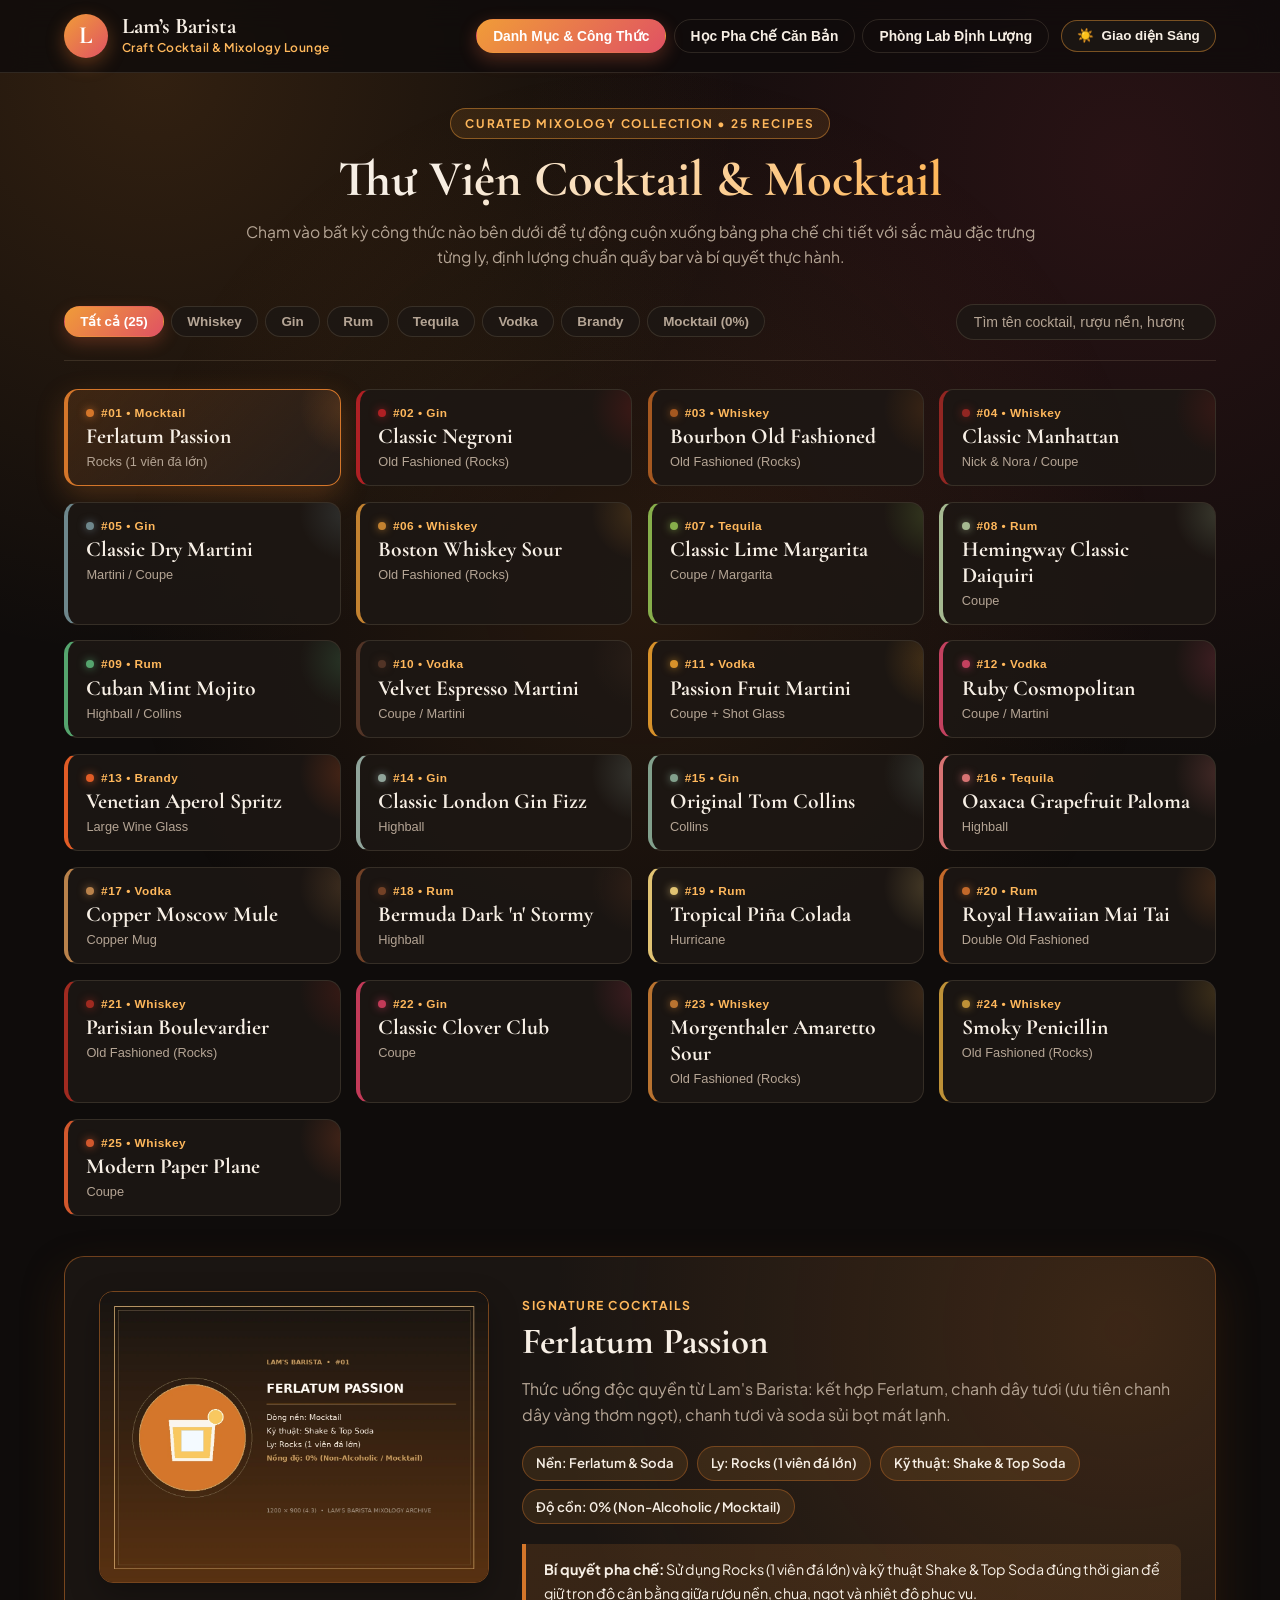
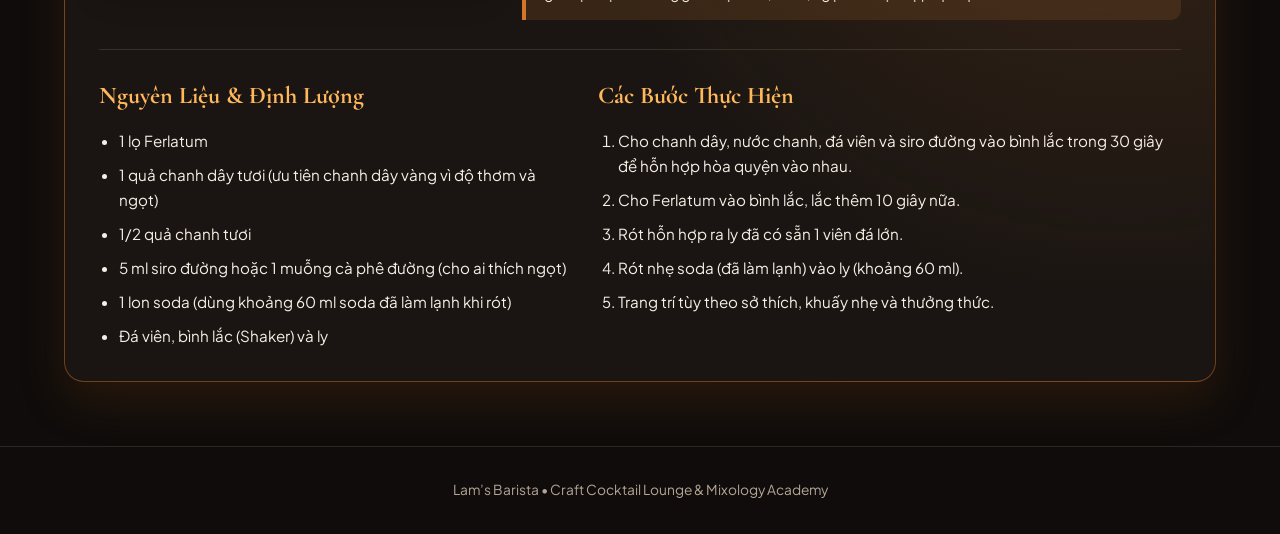
==== commit f57f0883: "last change" ====
--- a/index.html
+++ b/index.html
@@ -1,5 +1,5 @@
 <!DOCTYPE html>
-<html lang="vi">
+<html lang="vi" data-theme="dark">
 <head>
   <meta charset="UTF-8">
   <meta name="viewport" content="width=device-width, initial-scale=1.0">
@@ -7,20 +7,30 @@
   <link rel="stylesheet" href="style.css">
 </head>
 <body>
+  <div class="ambient-glow" aria-hidden="true"></div>
+
   <header>
     <div class="nav-wrap">
       <a href="#" class="brand">
         <div class="brand-badge">L</div>
         <div>
           <span class="brand-title serif">Lam’s Barista</span>
-          <span class="brand-sub">Cocktail Craft & Mixology Academy</span>
+          <span class="brand-sub">Craft Cocktail & Mixology Lounge</span>
         </div>
       </a>
-      <nav>
-        <button type="button" class="nav-btn active" data-view="view-recipes">Danh Mục & Công Thức</button>
-        <button type="button" class="nav-btn" data-view="view-academy">Học Pha Chế Căn Bản</button>
-        <button type="button" class="nav-btn" data-view="view-lab">Phòng Lab Định Lượng</button>
-      </nav>
+
+      <div class="nav-controls">
+        <nav>
+          <button type="button" class="nav-btn active" data-view="view-recipes">Danh Mục & Công Thức</button>
+          <button type="button" class="nav-btn" data-view="view-academy">Học Pha Chế Căn Bản</button>
+          <button type="button" class="nav-btn" data-view="view-lab">Phòng Lab Định Lượng</button>
+        </nav>
+
+        <button type="button" id="theme-toggle" class="theme-toggle" aria-label="Chuyển đổi giao diện Sáng / Tối">
+          <span class="theme-icon" id="theme-icon">☀️</span>
+          <span class="theme-label" id="theme-label">Sáng</span>
+        </button>
+      </div>
     </div>
   </header>
 
@@ -28,8 +38,9 @@
     <!-- TAB 1: DANH MỤC & CÔNG THỨC -->
     <section id="view-recipes" class="view-section active">
       <div class="hero">
+        <span class="hero-kicker">CURATED MIXOLOGY COLLECTION • 25 RECIPES</span>
         <h1>Thư Viện Cocktail & Mocktail</h1>
-        <p>Chọn tên bất kỳ thức uống nào bên dưới — giao diện sẽ tự động cuộn mượt đến khung công thức chi tiết kèm hình ảnh minh họa ly thành phẩm, định lượng chuẩn và bí quyết pha chế.</p>
+        <p>Chạm vào bất kỳ công thức nào bên dưới để tự động cuộn xuống bảng pha chế chi tiết với sắc màu đặc trưng từng ly, định lượng chuẩn quầy bar và bí quyết thực hành.</p>
       </div>
 
       <div class="toolbar">
@@ -46,16 +57,17 @@
         <input type="search" id="search-input" class="search-input" placeholder="Tìm tên cocktail, rượu nền, hương vị...">
       </div>
 
-      <!-- Danh sách thẻ tên gọn gàng, không chứa ảnh thumbnail lỗi -->
+      <!-- Danh sách thẻ tên gọn gàng có điểm nhấn màu sắc từng thức uống -->
       <div id="menu-grid" class="menu-grid"></div>
 
       <!-- Khung công thức chi tiết đi kèm hình minh họa trực quan -->
       <div id="recipe-panel" class="recipe-panel"></div>
     </section>
 
-    <!-- TAB 2: HỌC PHA CHẾ CĂN BẢN (GIÁO TRÌNH TOÀN DIỆN) -->
+    <!-- TAB 2: HỌC PHA CHẾ CĂN BẢN -->
     <section id="view-academy" class="view-section">
       <div class="hero">
+        <span class="hero-kicker">BARTENDING FUNDAMENTALS • 6 MODULES</span>
         <h1>Giáo Trình Căn Bản Bộ Môn Pha Chế</h1>
         <p>Hệ thống kiến thức nền tảng từ dụng cụ quầy bar, phân loại rượu nền, khoa học về đá & độ loãng, 6 kỹ thuật pha chế cốt lõi đến công thức vàng cân bằng hương vị.</p>
       </div>
@@ -70,13 +82,12 @@
         <button type="button" class="curr-tab" data-module="mod-6">6. Syrup & Trang Trí</button>
       </div>
 
-      <!-- HỌC PHẦN 1 -->
       <article class="module-card" data-module="mod-1">
         <div class="module-header">
           <span class="module-num">Học phần 01</span>
           <h2 class="module-title">Dụng Cụ Quầy Bar & Phân Loại Ly (Barware & Glassware)</h2>
         </div>
-        <p style="color:var(--text-muted);">Hiểu đúng công năng từng dụng cụ giúp thao tác chính xác, giữ vệ sinh quầy bar và kiểm soát tốc độ phục vụ.</p>
+        <p class="module-lead">Hiểu đúng công năng từng dụng cụ giúp thao tác chính xác, giữ vệ sinh quầy bar và kiểm soát tốc độ phục vụ.</p>
         <div class="lesson-grid">
           <div class="lesson-box">
             <h4>Bộ dụng cụ pha chế thiết yếu</h4>
@@ -107,70 +118,70 @@
         </div>
       </article>
 
-      <!-- HỌC PHẦN 2 -->
       <article class="module-card" data-module="mod-2">
         <div class="module-header">
           <span class="module-num">Học phần 02</span>
           <h2 class="module-title">6 Dòng Rượu Nền (Base Spirits) & Rượu Bổ Trợ</h2>
         </div>
-        <p style="color:var(--text-muted);">Rượu nền chiếm 45–60 ml trong mỗi ly cocktail, đóng vai trò khung xương quyết định cá tính hương vị.</p>
-        <table class="data-table">
-          <thead>
-            <tr>
-              <th>Dòng rượu nền</th>
-              <th>Nguyên liệu chưng cất</th>
-              <th>Đặc trưng hương vị</th>
-              <th>Cocktail tiêu biểu</th>
-            </tr>
-          </thead>
-          <tbody>
-            <tr>
-              <td><strong>Whiskey / Whisky</strong></td>
-              <td>Ngũ cốc (ngô, lúa mạch đen, đại mạch), ủ thùng gỗ sồi</td>
-              <td>Vani, caramel, gỗ sồi nướng, gia vị cay hoặc khói than bùn</td>
-              <td>Old Fashioned, Whiskey Sour, Manhattan</td>
-            </tr>
-            <tr>
-              <td><strong>Gin</strong></td>
-              <td>Ngũ cốc chưng cất cùng quả bách xù (Juniper) & thảo mộc</td>
-              <td>Thơm thông bách xù, vỏ cam chanh, rau mùi, thảo mộc khô</td>
-              <td>Negroni, Gin & Tonic, Dry Martini</td>
-            </tr>
-            <tr>
-              <td><strong>Rum</strong></td>
-              <td>Nước mía tươi hoặc mật rỉ đường (Molasses)</td>
-              <td>Ngọt thanh mía đường (White Rum) hoặc đậm caramel, gia vị (Dark Rum)</td>
-              <td>Mojito, Daiquiri, Piña Colada</td>
-            </tr>
-            <tr>
-              <td><strong>Tequila & Mezcal</strong></td>
-              <td>Cây thùa xanh (Blue Agave) vùng Jalisco, Mexico</td>
-              <td>Tươi xanh thảo mộc, tiêu trắng, khoáng chất hoặc khói nướng (Mezcal)</td>
-              <td>Margarita, Paloma, Naked & Famous</td>
-            </tr>
-            <tr>
-              <td><strong>Vodka</strong></td>
-              <td>Ngũ cốc hoặc khoai tây chưng cất đa tầng tinh khiết</td>
-              <td>Trung tính, sạch vị, làm nền tôn vinh cà phê, trái cây và gia vị</td>
-              <td>Espresso Martini, Moscow Mule, Cosmopolitan</td>
-            </tr>
-            <tr>
-              <td><strong>Brandy / Cognac</strong></td>
-              <td>Rượu vang nho chưng cất và ủ lâu năm trong thùng sồi</td>
-              <td>Nồng ấm, hương trái cây khô, hoa nho, mật ong và gỗ sồi</td>
-              <td>Sidecar, Vieux Carré</td>
-            </tr>
-          </tbody>
-        </table>
-      </article>
-
-      <!-- HỌC PHẦN 3 -->
+        <p class="module-lead">Rượu nền chiếm 45–60 ml trong mỗi ly cocktail, đóng vai trò khung xương quyết định cá tính hương vị.</p>
+        <div class="table-wrap">
+          <table class="data-table">
+            <thead>
+              <tr>
+                <th>Dòng rượu nền</th>
+                <th>Nguyên liệu chưng cất</th>
+                <th>Đặc trưng hương vị</th>
+                <th>Cocktail tiêu biểu</th>
+              </tr>
+            </thead>
+            <tbody>
+              <tr>
+                <td><strong>Whiskey / Whisky</strong></td>
+                <td>Ngũ cốc (ngô, lúa mạch đen, đại mạch), ủ thùng gỗ sồi</td>
+                <td>Vani, caramel, gỗ sồi nướng, gia vị cay hoặc khói than bùn</td>
+                <td>Old Fashioned, Whiskey Sour, Manhattan</td>
+              </tr>
+              <tr>
+                <td><strong>Gin</strong></td>
+                <td>Ngũ cốc chưng cất cùng quả bách xù (Juniper) & thảo mộc</td>
+                <td>Thơm thông bách xù, vỏ cam chanh, rau mùi, thảo mộc khô</td>
+                <td>Negroni, Gin & Tonic, Dry Martini</td>
+              </tr>
+              <tr>
+                <td><strong>Rum</strong></td>
+                <td>Nước mía tươi hoặc mật rỉ đường (Molasses)</td>
+                <td>Ngọt thanh mía đường (White Rum) hoặc đậm caramel, gia vị (Dark Rum)</td>
+                <td>Mojito, Daiquiri, Piña Colada</td>
+              </tr>
+              <tr>
+                <td><strong>Tequila & Mezcal</strong></td>
+                <td>Cây thùa xanh (Blue Agave) vùng Jalisco, Mexico</td>
+                <td>Tươi xanh thảo mộc, tiêu trắng, khoáng chất hoặc khói nướng (Mezcal)</td>
+                <td>Margarita, Paloma, Naked & Famous</td>
+              </tr>
+              <tr>
+                <td><strong>Vodka</strong></td>
+                <td>Ngũ cốc hoặc khoai tây chưng cất đa tầng tinh khiết</td>
+                <td>Trung tính, sạch vị, làm nền tôn vinh cà phê, trái cây và gia vị</td>
+                <td>Espresso Martini, Moscow Mule, Cosmopolitan</td>
+              </tr>
+              <tr>
+                <td><strong>Brandy / Cognac</strong></td>
+                <td>Rượu vang nho chưng cất và ủ lâu năm trong thùng sồi</td>
+                <td>Nồng ấm, hương trái cây khô, hoa nho, mật ong và gỗ sồi</td>
+                <td>Sidecar, Vieux Carré</td>
+              </tr>
+            </tbody>
+          </table>
+        </div>
+      </article>
+
       <article class="module-card" data-module="mod-3">
         <div class="module-header">
           <span class="module-num">Học phần 03</span>
           <h2 class="module-title">Khoa Học Về Đá, Nhiệt Độ & Độ Loãng (Dilution)</h2>
         </div>
-        <p style="color:var(--text-muted);">Trong pha chế chuyên nghiệp, <strong>nước từ đá tan ra chính là một nguyên liệu</strong>. Không có độ loãng chuẩn, rượu sẽ gắt và các tầng vị không thể mở ra.</p>
+        <p class="module-lead">Trong pha chế chuyên nghiệp, <strong>nước từ đá tan ra chính là một nguyên liệu</strong>. Không có độ loãng chuẩn, rượu sẽ gắt và các tầng vị không thể mở ra.</p>
         <div class="lesson-grid">
           <div class="lesson-box">
             <h4>Nguyên tắc nhiệt động học</h4>
@@ -195,7 +206,6 @@
         </div>
       </article>
 
-      <!-- HỌC PHẦN 4 -->
       <article class="module-card" data-module="mod-4">
         <div class="module-header">
           <span class="module-num">Học phần 04</span>
@@ -229,13 +239,12 @@
         </div>
       </article>
 
-      <!-- HỌC PHẦN 5 -->
       <article class="module-card" data-module="mod-5">
         <div class="module-header">
           <span class="module-num">Học phần 05</span>
           <h2 class="module-title">Nguyên Lý Cân Bằng Vị & Công Thức Khung (Golden Ratios)</h2>
         </div>
-        <p style="color:var(--text-muted);">Mọi công thức cocktail kinh điển đều tuân theo cấu trúc cân bằng giữa <strong>Độ mạnh (Strong) – Độ chua (Sour) – Độ ngọt (Sweet) – Độ đắng/Thảo mộc (Bitter/Aromatic)</strong>.</p>
+        <p class="module-lead">Mọi công thức cocktail kinh điển đều tuân theo cấu trúc cân bằng giữa <strong>Độ mạnh (Strong) – Độ chua (Sour) – Độ ngọt (Sweet) – Độ đắng/Thảo mộc (Bitter/Aromatic)</strong>.</p>
         <div class="formula-banner">
           <strong>Công thức Vàng dòng Sour (2 : 1 : 0.75):</strong> 60 ml Rượu nền (Strong) + 25–30 ml Nước cốt chanh tươi (Sour) + 15–22.5 ml Syrup đường (Sweet). Áp dụng trực tiếp cho Daiquiri, Whiskey Sour, Gimlet, Margarita.
         </div>
@@ -255,7 +264,6 @@
         </div>
       </article>
 
-      <!-- HỌC PHẦN 6 -->
       <article class="module-card" data-module="mod-6">
         <div class="module-header">
           <span class="module-num">Học phần 06</span>
@@ -285,24 +293,25 @@
     <!-- TAB 3: PHÒNG LAB ĐỊNH LƯỢNG -->
     <section id="view-lab" class="view-section">
       <div class="hero">
+        <span class="hero-kicker">PRECISION MIXOLOGY TOOLS • ABV & BATCHING</span>
         <h1>Phòng Lab Tính Toán Định Lượng & Độ Cồn</h1>
         <p>Công cụ thực hành giúp bạn kiểm soát chính xác nồng độ cồn thực tế sau khi đá tan và quy đổi công thức pha sẵn (Pre-batching) cho các buổi tiệc.</p>
       </div>
 
       <div class="lab-grid">
         <div class="lab-card">
-          <h2 style="font-size:1.65rem; margin-bottom:0.4rem;">1. Tính Nồng Độ Cồn Thực Tế (ABV)</h2>
-          <p style="font-size:0.88rem; color:var(--text-muted); margin-bottom:1.25rem;">Tính toán độ cồn cuối cùng trong ly sau khi tính cả lượng nước tan ra từ đá.</p>
+          <h2 class="lab-title">1. Tính Nồng Độ Cồn Thực Tế (ABV)</h2>
+          <p class="lab-sub">Tính toán độ cồn cuối cùng trong ly sau khi tính cả lượng nước tan ra từ đá.</p>
           <div class="form-row">
             <label>Thể tích rượu nền chính (ml) & Độ cồn (% ABV)</label>
-            <div style="display:grid; grid-template-columns:1fr 1fr; gap:0.6rem;">
+            <div class="two-col">
               <input type="number" id="spirit-vol" value="60" min="0">
               <input type="number" id="spirit-abv" value="40" min="0" max="100">
             </div>
           </div>
           <div class="form-row">
             <label>Thể tích rượu mùi / Vermouth (ml) & Độ cồn (% ABV)</label>
-            <div style="display:grid; grid-template-columns:1fr 1fr; gap:0.6rem;">
+            <div class="two-col">
               <input type="number" id="liqueur-vol" value="20" min="0">
               <input type="number" id="liqueur-abv" value="20" min="0" max="100">
             </div>
@@ -319,32 +328,32 @@
               <option value="build">Build — Rót trực tiếp (~12% nước tan)</option>
             </select>
           </div>
-          <button type="button" id="calc-abv-btn" class="nav-btn active" style="width:100%; border-radius:10px; padding:0.75rem;">Tính Nồng Độ Cồn</button>
+          <button type="button" id="calc-abv-btn" class="primary-action-btn">Tính Nồng Độ Cồn</button>
           <div id="abv-result" class="result-box">Nhấn nút để xem nồng độ cồn thực tế sau pha chế.</div>
         </div>
 
         <div class="lab-card">
-          <h2 style="font-size:1.65rem; margin-bottom:0.4rem;">2. Quy Đổi Pha Sẵn Theo Bình (Batching)</h2>
-          <p style="font-size:0.88rem; color:var(--text-muted); margin-bottom:1.25rem;">Nhân bản công thức cho nhiều khách mời và tính lượng nước lọc cần thêm nếu ướp lạnh sẵn trong chai.</p>
+          <h2 class="lab-title">2. Quy Đổi Pha Sẵn Theo Bình (Batching)</h2>
+          <p class="lab-sub">Nhân bản công thức cho nhiều khách mời và tính lượng nước lọc cần thêm nếu ướp lạnh sẵn trong chai.</p>
           <div class="form-row">
             <label>Số lượng ly phục vụ</label>
             <input type="number" id="batch-servings" value="10" min="1">
           </div>
           <div class="form-row">
             <label>Định lượng 1 ly: Rượu nền (ml) / Rượu mùi & Syrup (ml)</label>
-            <div style="display:grid; grid-template-columns:1fr 1fr; gap:0.6rem;">
+            <div class="two-col">
               <input type="number" id="batch-spirit" value="60" min="0">
               <input type="number" id="batch-mod" value="20" min="0">
             </div>
           </div>
           <div class="form-row">
             <label>Định lượng 1 ly: Nước cốt chanh/Juice (ml) & Bù nước tan đá (%)</label>
-            <div style="display:grid; grid-template-columns:1fr 1fr; gap:0.6rem;">
+            <div class="two-col">
               <input type="number" id="batch-citrus" value="25" min="0">
               <input type="number" id="batch-water" value="20" min="0" max="40">
             </div>
           </div>
-          <button type="button" id="calc-batch-btn" class="nav-btn active" style="width:100%; border-radius:10px; padding:0.75rem;">Tính Định Lượng Bình Batch</button>
+          <button type="button" id="calc-batch-btn" class="primary-action-btn">Tính Định Lượng Bình Batch</button>
           <div id="batch-result" class="result-box">Nhấn nút để tính tổng nguyên liệu cho cả bình.</div>
         </div>
       </div>
@@ -352,7 +361,7 @@
   </main>
 
   <footer>
-    Lam’s Barista • Thư Viện Công Thức & Giáo Trình Pha Chế Căn Bản
+    Lam’s Barista • Craft Cocktail Lounge & Mixology Academy
   </footer>
 
   <script src="data.js"></script>
--- a/style.css
+++ b/style.css
@@ -1,16 +1,46 @@
 @import url('https://fonts.googleapis.com/css2?family=Cormorant+Garamond:ital,wght@0,600;0,700;1,600&family=Plus+Jakarta+Sans:wght@400;500;600;700&display=swap');
 
-:root {
-  --bg: #f7f3ec;
-  --surface: #ffffff;
-  --surface-warm: #efe8dc;
-  --ink: #1d1815;
-  --text-muted: #64594e;
-  --accent: #9e6728;
-  --accent-dark: #7c4f1c;
-  --border: rgba(29, 24, 21, 0.12);
-  --border-strong: rgba(158, 103, 40, 0.35);
-  --shadow: 0 10px 28px rgba(29, 24, 21, 0.06);
+:root,
+[data-theme="dark"] {
+  --bg: #0f0c0b;
+  --bg-grad-1: rgba(232, 138, 46, 0.16);
+  --bg-grad-2: rgba(196, 58, 78, 0.14);
+  --header-bg: rgba(15, 12, 11, 0.82);
+  --surface: rgba(29, 23, 20, 0.88);
+  --surface-elevated: #261e1a;
+  --surface-warm: rgba(232, 152, 62, 0.12);
+  --ink: #f7efe5;
+  --text-muted: #b5a595;
+  --accent: #f09c38;
+  --accent-2: #e05263;
+  --accent-dark: #ffb85c;
+  --accent-contrast: #16100c;
+  --border: rgba(255, 226, 190, 0.12);
+  --border-strong: rgba(240, 156, 56, 0.45);
+  --shadow: 0 18px 40px rgba(0, 0, 0, 0.45);
+  --drink-rgb: 212, 118, 42;
+  --drink-accent-rgb: 250, 200, 95;
+}
+
+[data-theme="light"] {
+  --bg: #fbf6ee;
+  --bg-grad-1: rgba(235, 130, 38, 0.15);
+  --bg-grad-2: rgba(210, 62, 86, 0.10);
+  --header-bg: rgba(251, 246, 238, 0.86);
+  --surface: rgba(255, 255, 255, 0.92);
+  --surface-elevated: #fff9f0;
+  --surface-warm: #faeedc;
+  --ink: #1e1612;
+  --text-muted: #69584a;
+  --accent: #c96a18;
+  --accent-2: #c93852;
+  --accent-dark: #9e4d0c;
+  --accent-contrast: #ffffff;
+  --border: rgba(45, 28, 16, 0.11);
+  --border-strong: rgba(201, 106, 24, 0.42);
+  --shadow: 0 14px 34px rgba(68, 40, 18, 0.09);
+  --drink-rgb: 212, 118, 42;
+  --drink-accent-rgb: 250, 200, 95;
 }
 
 * {
@@ -22,22 +52,38 @@
 body {
   font-family: 'Plus Jakarta Sans', -apple-system, BlinkMacSystemFont, sans-serif;
   background-color: var(--bg);
+  background-image:
+    radial-gradient(circle at 12% 8%, var(--bg-grad-1), transparent 42%),
+    radial-gradient(circle at 88% 18%, var(--bg-grad-2), transparent 45%);
+  background-attachment: fixed;
   color: var(--ink);
   line-height: 1.65;
   -webkit-font-smoothing: antialiased;
+  transition: background-color 0.35s ease, color 0.35s ease;
+}
+
+.ambient-glow {
+  position: fixed;
+  inset: 0;
+  pointer-events: none;
+  z-index: -1;
+  background: radial-gradient(circle at 50% 65%, rgba(var(--drink-rgb), 0.12), transparent 60%);
+  transition: background 0.5s ease;
 }
 
 h1, h2, h3, .serif {
   font-family: 'Cormorant Garamond', Georgia, serif;
 }
 
+/* Header & Navigation */
 header {
   position: sticky;
   top: 0;
   z-index: 100;
-  background: rgba(247, 243, 236, 0.92);
-  backdrop-filter: blur(10px);
+  background: var(--header-bg);
+  backdrop-filter: blur(14px);
   border-bottom: 1px solid var(--border);
+  transition: background-color 0.35s ease, border-color 0.35s ease;
 }
 
 .nav-wrap {
@@ -60,22 +106,22 @@
 }
 
 .brand-badge {
-  width: 42px;
-  height: 42px;
+  width: 44px;
+  height: 44px;
   border-radius: 50%;
-  background: var(--ink);
-  color: #f6e7cf;
+  background: linear-gradient(135deg, var(--accent), var(--accent-2));
+  color: #ffffff;
   font-family: 'Cormorant Garamond', serif;
-  font-size: 1.45rem;
+  font-size: 1.55rem;
   font-weight: 700;
   display: grid;
   place-items: center;
-  border: 1px solid var(--accent);
+  box-shadow: 0 6px 18px rgba(232, 122, 46, 0.35);
 }
 
 .brand-title {
   display: block;
-  font-size: 1.35rem;
+  font-size: 1.4rem;
   font-weight: 700;
   line-height: 1.1;
 }
@@ -83,14 +129,22 @@
 .brand-sub {
   display: block;
   font-size: 0.75rem;
-  color: var(--text-muted);
+  color: var(--accent-dark);
   letter-spacing: 0.5px;
+  font-weight: 600;
+}
+
+.nav-controls {
+  display: flex;
+  flex-wrap: wrap;
+  align-items: center;
+  gap: 0.75rem;
 }
 
 nav {
   display: flex;
   flex-wrap: wrap;
-  gap: 0.5rem;
+  gap: 0.45rem;
 }
 
 .nav-btn {
@@ -102,45 +156,97 @@
   font-size: 0.86rem;
   font-weight: 600;
   cursor: pointer;
-  transition: all 0.2s ease;
+  transition: all 0.22s ease;
 }
 
 .nav-btn:hover {
   border-color: var(--accent);
   color: var(--accent-dark);
+  transform: translateY(-1px);
 }
 
 .nav-btn.active {
-  background: var(--ink);
-  border-color: var(--ink);
-  color: #f6e7cf;
-}
-
+  background: linear-gradient(135deg, var(--accent), var(--accent-2));
+  border-color: transparent;
+  color: #ffffff;
+  box-shadow: 0 6px 18px rgba(224, 98, 62, 0.32);
+}
+
+.theme-toggle {
+  display: inline-flex;
+  align-items: center;
+  gap: 0.45rem;
+  background: var(--surface);
+  border: 1px solid var(--border-strong);
+  color: var(--ink);
+  padding: 0.48rem 0.95rem;
+  border-radius: 999px;
+  font-size: 0.84rem;
+  font-weight: 700;
+  cursor: pointer;
+  transition: all 0.25s ease;
+}
+
+.theme-toggle:hover {
+  border-color: var(--accent);
+  transform: translateY(-1px);
+  box-shadow: 0 6px 16px rgba(240, 156, 56, 0.2);
+}
+
+/* Main Container & Views */
 .container {
   max-width: 1200px;
   margin: 0 auto;
-  padding: 2rem 1.5rem 4rem;
+  padding: 2.2rem 1.5rem 4rem;
 }
 
 .view-section {
   display: none;
+  animation: fadeSlideIn 0.35s ease;
 }
 
 .view-section.active {
   display: block;
 }
 
+@keyframes fadeSlideIn {
+  from {
+    opacity: 0;
+    transform: translateY(8px);
+  }
+  to {
+    opacity: 1;
+    transform: translateY(0);
+  }
+}
+
 .hero {
   text-align: center;
-  max-width: 780px;
-  margin: 0 auto 2rem;
+  max-width: 800px;
+  margin: 0 auto 2.1rem;
+}
+
+.hero-kicker {
+  display: inline-block;
+  font-size: 0.74rem;
+  font-weight: 700;
+  letter-spacing: 1.8px;
+  color: var(--accent-dark);
+  background: var(--surface-warm);
+  border: 1px solid var(--border-strong);
+  padding: 0.3rem 0.9rem;
+  border-radius: 999px;
+  margin-bottom: 0.75rem;
 }
 
 .hero h1 {
-  font-size: clamp(2.1rem, 4.2vw, 3rem);
-  font-weight: 700;
-  line-height: 1.15;
-  margin-bottom: 0.65rem;
+  font-size: clamp(2.2rem, 4.4vw, 3.15rem);
+  font-weight: 700;
+  line-height: 1.12;
+  margin-bottom: 0.7rem;
+  background: linear-gradient(120deg, var(--ink) 25%, var(--accent-dark) 85%);
+  -webkit-background-clip: text;
+  -webkit-text-fill-color: transparent;
 }
 
 .hero p {
@@ -148,6 +254,7 @@
   font-size: 0.98rem;
 }
 
+/* Toolbar & Filters */
 .toolbar {
   display: flex;
   flex-wrap: wrap;
@@ -169,12 +276,12 @@
   background: var(--surface);
   border: 1px solid var(--border);
   color: var(--text-muted);
-  padding: 0.42rem 0.9rem;
+  padding: 0.44rem 0.95rem;
   border-radius: 999px;
   font-size: 0.84rem;
-  font-weight: 500;
+  font-weight: 600;
   cursor: pointer;
-  transition: all 0.2s ease;
+  transition: all 0.22s ease;
 }
 
 .pill:hover {
@@ -183,69 +290,102 @@
 }
 
 .pill.active {
-  background: var(--accent);
-  border-color: var(--accent);
+  background: linear-gradient(135deg, var(--accent), var(--accent-2));
+  border-color: transparent;
   color: #ffffff;
-  font-weight: 600;
+  box-shadow: 0 6px 16px rgba(224, 98, 62, 0.28);
 }
 
 .search-input {
-  min-width: 250px;
+  min-width: 260px;
   background: var(--surface);
   border: 1px solid var(--border);
   color: var(--ink);
-  padding: 0.5rem 1rem;
+  padding: 0.55rem 1.05rem;
   border-radius: 999px;
   font-size: 0.88rem;
   outline: none;
+  transition: border-color 0.2s ease, box-shadow 0.2s ease;
+}
+
+.search-input::placeholder {
+  color: var(--text-muted);
 }
 
 .search-input:focus {
   border-color: var(--accent);
-}
-
+  box-shadow: 0 0 0 3px rgba(240, 156, 56, 0.18);
+}
+
+/* Vibrant Name Cards Grid (No thumbnails) */
 .menu-grid {
   display: grid;
   grid-template-columns: repeat(auto-fill, minmax(225px, 1fr));
-  gap: 0.9rem;
+  gap: 0.95rem;
   margin-bottom: 2.5rem;
 }
 
 .menu-item {
+  position: relative;
+  overflow: hidden;
   background: var(--surface);
   border: 1px solid var(--border);
-  border-radius: 12px;
+  border-left: 4px solid rgb(var(--card-rgb, 212, 118, 42));
+  border-radius: 14px;
   padding: 1rem 1.15rem;
   text-align: left;
   cursor: pointer;
   display: flex;
   flex-direction: column;
-  gap: 0.25rem;
-  transition: all 0.2s ease;
+  gap: 0.28rem;
+  transition: transform 0.22s ease, box-shadow 0.22s ease, border-color 0.22s ease, background-color 0.22s ease;
+}
+
+.menu-item::after {
+  content: "";
+  position: absolute;
+  top: -30%;
+  right: -20%;
+  width: 95px;
+  height: 95px;
+  border-radius: 50%;
+  background: radial-gradient(circle, rgba(var(--card-rgb, 212, 118, 42), 0.22), transparent 70%);
+  pointer-events: none;
 }
 
 .menu-item:hover {
-  border-color: var(--accent);
-  transform: translateY(-2px);
-  box-shadow: var(--shadow);
+  border-color: rgb(var(--card-rgb, 212, 118, 42));
+  transform: translateY(-3px);
+  box-shadow: 0 12px 26px rgba(var(--card-rgb, 212, 118, 42), 0.18);
 }
 
 .menu-item.selected {
-  background: var(--surface-warm);
-  border-color: var(--accent);
-  box-shadow: 0 0 0 2px rgba(158, 103, 40, 0.18);
+  background: linear-gradient(135deg, rgba(var(--card-rgb, 212, 118, 42), 0.18), var(--surface-elevated));
+  border-color: rgb(var(--card-rgb, 212, 118, 42));
+  box-shadow: 0 10px 28px rgba(var(--card-rgb, 212, 118, 42), 0.26);
 }
 
 .menu-num {
+  display: flex;
+  align-items: center;
+  gap: 0.42rem;
   font-size: 0.74rem;
   font-weight: 700;
-  color: var(--accent);
+  color: var(--accent-dark);
   letter-spacing: 0.5px;
+}
+
+.spirit-dot {
+  width: 8px;
+  height: 8px;
+  border-radius: 50%;
+  background: rgb(var(--card-rgb, 212, 118, 42));
+  box-shadow: 0 0 8px rgba(var(--card-rgb, 212, 118, 42), 0.8);
 }
 
 .menu-name {
   font-family: 'Cormorant Garamond', serif;
-  font-size: 1.32rem;
+  font-size: 1.35rem;
   font-weight: 700;
   color: var(--ink);
   line-height: 1.2;
@@ -256,19 +396,24 @@
   color: var(--text-muted);
 }
 
+/* Recipe Detail Panel with Dynamic Drink Color Aura */
 .recipe-panel {
-  background: var(--surface);
-  border: 1px solid var(--border-strong);
-  border-radius: 18px;
-  padding: 2rem;
-  box-shadow: var(--shadow);
+  position: relative;
+  background:
+    radial-gradient(circle at 92% 10%, rgba(var(--drink-rgb), 0.18), transparent 46%),
+    var(--surface);
+  border: 1px solid rgba(var(--drink-rgb), 0.45);
+  border-radius: 20px;
+  padding: 2.1rem;
+  box-shadow: 0 20px 46px rgba(var(--drink-rgb), 0.16), var(--shadow);
   scroll-margin-top: 5.5rem;
+  transition: border-color 0.35s ease, box-shadow 0.35s ease, background 0.35s ease;
 }
 
 .panel-top {
   display: grid;
-  grid-template-columns: 380px 1fr;
-  gap: 2rem;
+  grid-template-columns: 390px 1fr;
+  gap: 2.1rem;
   align-items: start;
 }
 
@@ -282,43 +427,46 @@
   width: 100%;
   aspect-ratio: 4 / 3;
   object-fit: cover;
-  border-radius: 12px;
-  border: 1px solid var(--border);
+  border-radius: 14px;
+  border: 1px solid rgba(var(--drink-rgb), 0.5);
+  box-shadow: 0 12px 30px rgba(0, 0, 0, 0.28);
   display: block;
 }
 
 .panel-eyebrow {
-  font-size: 0.78rem;
+  display: inline-block;
+  font-size: 0.76rem;
   text-transform: uppercase;
   letter-spacing: 1.5px;
-  color: var(--accent);
+  color: var(--accent-dark);
   font-weight: 700;
 }
 
 .panel-title {
-  font-size: 2.2rem;
+  font-size: 2.3rem;
   font-weight: 700;
   line-height: 1.15;
   margin: 0.25rem 0 0.75rem;
+  color: var(--ink);
 }
 
 .panel-desc {
   color: var(--text-muted);
-  margin-bottom: 1rem;
+  margin-bottom: 1.1rem;
 }
 
 .spec-row {
   display: flex;
   flex-wrap: wrap;
-  gap: 0.5rem;
+  gap: 0.55rem;
   margin-bottom: 1.25rem;
 }
 
 .spec-badge {
   background: var(--surface-warm);
-  border: 1px solid var(--border);
-  padding: 0.3rem 0.75rem;
-  border-radius: 8px;
+  border: 1px solid rgba(var(--drink-rgb), 0.38);
+  padding: 0.34rem 0.82rem;
+  border-radius: 999px;
   font-size: 0.82rem;
   font-weight: 600;
   color: var(--ink);
@@ -328,8 +476,8 @@
   display: grid;
   grid-template-columns: 1fr 1.25fr;
   gap: 2rem;
-  margin-top: 1.75rem;
-  padding-top: 1.5rem;
+  margin-top: 1.85rem;
+  padding-top: 1.6rem;
   border-top: 1px solid var(--border);
 }
 
@@ -340,30 +488,31 @@
 }
 
 .panel-columns h3 {
-  font-size: 1.45rem;
+  font-size: 1.5rem;
   color: var(--accent-dark);
-  margin-bottom: 0.75rem;
+  margin-bottom: 0.8rem;
 }
 
 .panel-columns ul,
 .panel-columns ol {
   padding-left: 1.25rem;
-  font-size: 0.94rem;
+  font-size: 0.95rem;
 }
 
 .panel-columns li + li {
-  margin-top: 0.5rem;
+  margin-top: 0.55rem;
 }
 
 .tip-box {
   margin-top: 1.25rem;
-  background: var(--surface-warm);
-  border-left: 3px solid var(--accent);
-  padding: 0.85rem 1rem;
-  border-radius: 0 8px 8px 0;
-  font-size: 0.88rem;
-}
-
+  background: linear-gradient(90deg, rgba(var(--drink-rgb), 0.16), var(--surface-warm));
+  border-left: 4px solid rgb(var(--drink-rgb));
+  padding: 0.9rem 1.1rem;
+  border-radius: 0 10px 10px 0;
+  font-size: 0.89rem;
+}
+
+/* Academy Curriculum Styles */
 .curriculum-nav {
   display: flex;
   flex-wrap: wrap;
@@ -376,24 +525,30 @@
   background: var(--surface);
   border: 1px solid var(--border);
   color: var(--text-muted);
-  padding: 0.45rem 0.95rem;
+  padding: 0.48rem 1rem;
   border-radius: 999px;
   font-size: 0.84rem;
   font-weight: 600;
   cursor: pointer;
+  transition: all 0.2s ease;
+}
+
+.curr-tab:hover {
+  border-color: var(--accent);
+  color: var(--ink);
 }
 
 .curr-tab.active {
-  background: var(--ink);
-  border-color: var(--ink);
-  color: #f6e7cf;
+  background: linear-gradient(135deg, var(--accent), var(--accent-2));
+  border-color: transparent;
+  color: #ffffff;
 }
 
 .module-card {
   background: var(--surface);
   border: 1px solid var(--border);
-  border-radius: 16px;
-  padding: 1.75rem;
+  border-radius: 18px;
+  padding: 1.85rem;
   margin-bottom: 1.5rem;
   box-shadow: var(--shadow);
 }
@@ -404,50 +559,55 @@
 
 .module-header {
   display: flex;
-  flex-wrap: baseline;
+  flex-wrap: wrap;
   gap: 0.75rem;
   align-items: center;
   margin-bottom: 0.65rem;
 }
 
 .module-num {
-  background: var(--surface-warm);
-  color: var(--accent-dark);
-  font-size: 0.78rem;
-  font-weight: 700;
-  padding: 0.25rem 0.7rem;
+  background: linear-gradient(135deg, var(--accent), var(--accent-2));
+  color: #ffffff;
+  font-size: 0.76rem;
+  font-weight: 700;
+  padding: 0.26rem 0.78rem;
   border-radius: 999px;
   text-transform: uppercase;
+  letter-spacing: 0.6px;
 }
 
 .module-title {
-  font-size: 1.65rem;
-  font-weight: 700;
+  font-size: 1.7rem;
+  font-weight: 700;
+}
+
+.module-lead {
+  color: var(--text-muted);
 }
 
 .lesson-grid {
   display: grid;
   grid-template-columns: repeat(auto-fit, minmax(260px, 1fr));
   gap: 1.1rem;
-  margin-top: 1.15rem;
+  margin-top: 1.2rem;
 }
 
 .lesson-box {
-  background: var(--bg);
-  border: 1px solid var(--border);
-  border-radius: 12px;
-  padding: 1.15rem;
+  background: var(--surface-elevated);
+  border: 1px solid var(--border);
+  border-radius: 14px;
+  padding: 1.2rem;
 }
 
 .lesson-box h4 {
   font-size: 0.98rem;
   color: var(--accent-dark);
-  margin-bottom: 0.5rem;
+  margin-bottom: 0.55rem;
 }
 
 .lesson-box p,
 .lesson-box li {
-  font-size: 0.88rem;
+  font-size: 0.89rem;
   color: var(--ink);
 }
 
@@ -456,19 +616,23 @@
 }
 
 .lesson-box li + li {
-  margin-top: 0.35rem;
+  margin-top: 0.38rem;
+}
+
+.table-wrap {
+  overflow-x: auto;
 }
 
 .data-table {
   width: 100%;
   border-collapse: collapse;
   margin-top: 1.15rem;
-  font-size: 0.88rem;
+  font-size: 0.89rem;
 }
 
 .data-table th,
 .data-table td {
-  padding: 0.75rem 0.9rem;
+  padding: 0.8rem 0.95rem;
   border-bottom: 1px solid var(--border);
   text-align: left;
 }
@@ -480,14 +644,15 @@
 }
 
 .formula-banner {
-  margin: 1rem 0;
+  margin: 1.1rem 0;
   padding: 1rem 1.25rem;
   background: var(--surface-warm);
   border: 1px solid var(--border-strong);
   border-radius: 12px;
-  font-size: 0.92rem;
-}
-
+  font-size: 0.93rem;
+}
+
+/* Lab Calculator Grid */
 .lab-grid {
   display: grid;
   grid-template-columns: repeat(auto-fit, minmax(340px, 1fr));
@@ -497,9 +662,20 @@
 .lab-card {
   background: var(--surface);
   border: 1px solid var(--border);
-  border-radius: 16px;
-  padding: 1.75rem;
+  border-radius: 18px;
+  padding: 1.85rem;
   box-shadow: var(--shadow);
+}
+
+.lab-title {
+  font-size: 1.7rem;
+  margin-bottom: 0.4rem;
+}
+
+.lab-sub {
+  font-size: 0.88rem;
+  color: var(--text-muted);
+  margin-bottom: 1.25rem;
 }
 
 .form-row {
@@ -514,21 +690,52 @@
   color: var(--text-muted);
 }
 
+.two-col {
+  display: grid;
+  grid-template-columns: 1fr 1fr;
+  gap: 0.6rem;
+}
+
 .form-row input,
 .form-row select {
   width: 100%;
-  padding: 0.55rem 0.8rem;
-  border: 1px solid var(--border);
-  border-radius: 8px;
-  background: var(--bg);
+  padding: 0.58rem 0.85rem;
+  border: 1px solid var(--border);
+  border-radius: 10px;
+  background: var(--surface-elevated);
   color: var(--ink);
   font-size: 0.92rem;
+  outline: none;
+}
+
+.form-row input:focus,
+.form-row select:focus {
+  border-color: var(--accent);
+}
+
+.primary-action-btn {
+  width: 100%;
+  border: none;
+  border-radius: 12px;
+  padding: 0.78rem 1rem;
+  background: linear-gradient(135deg, var(--accent), var(--accent-2));
+  color: #ffffff;
+  font-size: 0.92rem;
+  font-weight: 700;
+  cursor: pointer;
+  box-shadow: 0 8px 20px rgba(224, 98, 62, 0.28);
+  transition: transform 0.2s ease, box-shadow 0.2s ease;
+}
+
+.primary-action-btn:hover {
+  transform: translateY(-1px);
+  box-shadow: 0 10px 24px rgba(224, 98, 62, 0.38);
 }
 
 .result-box {
   margin-top: 1.1rem;
   padding: 1rem;
-  border-radius: 10px;
+  border-radius: 12px;
   background: var(--surface-warm);
   border: 1px solid var(--border-strong);
   font-size: 0.9rem;
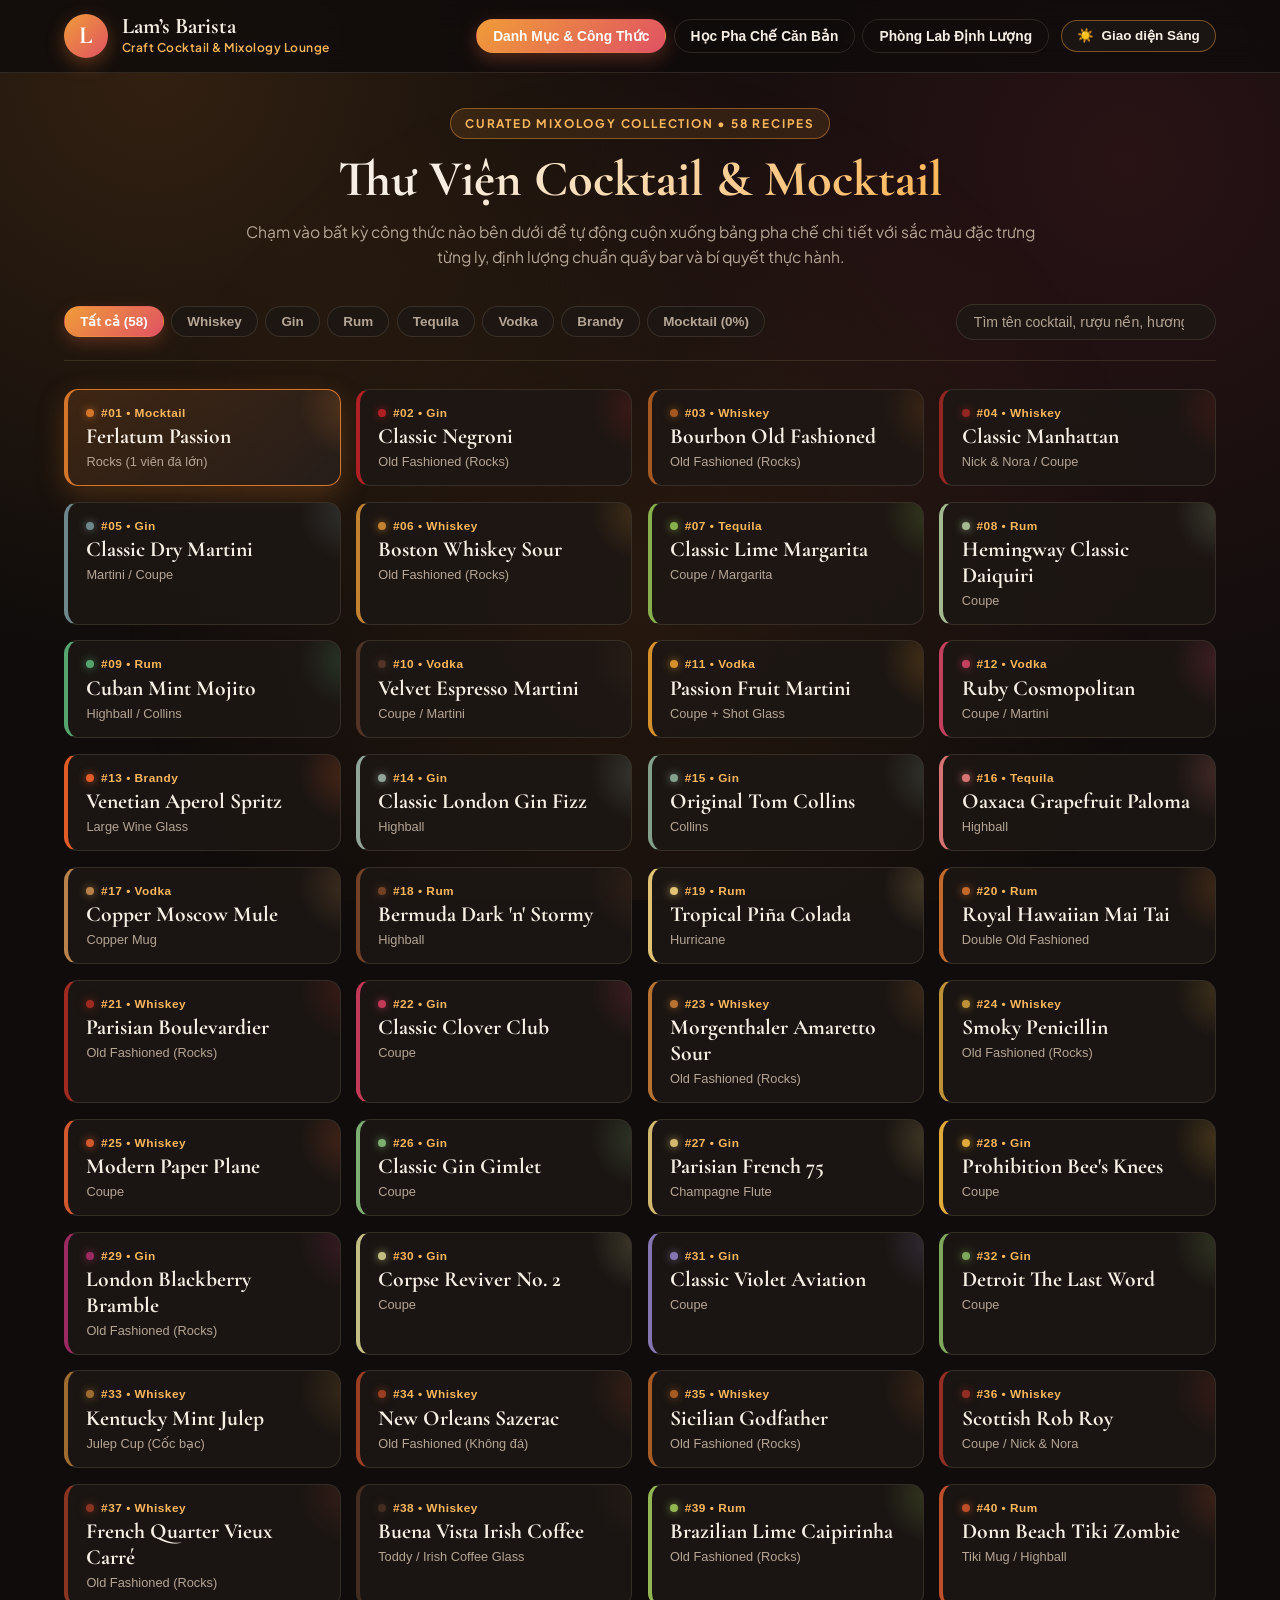
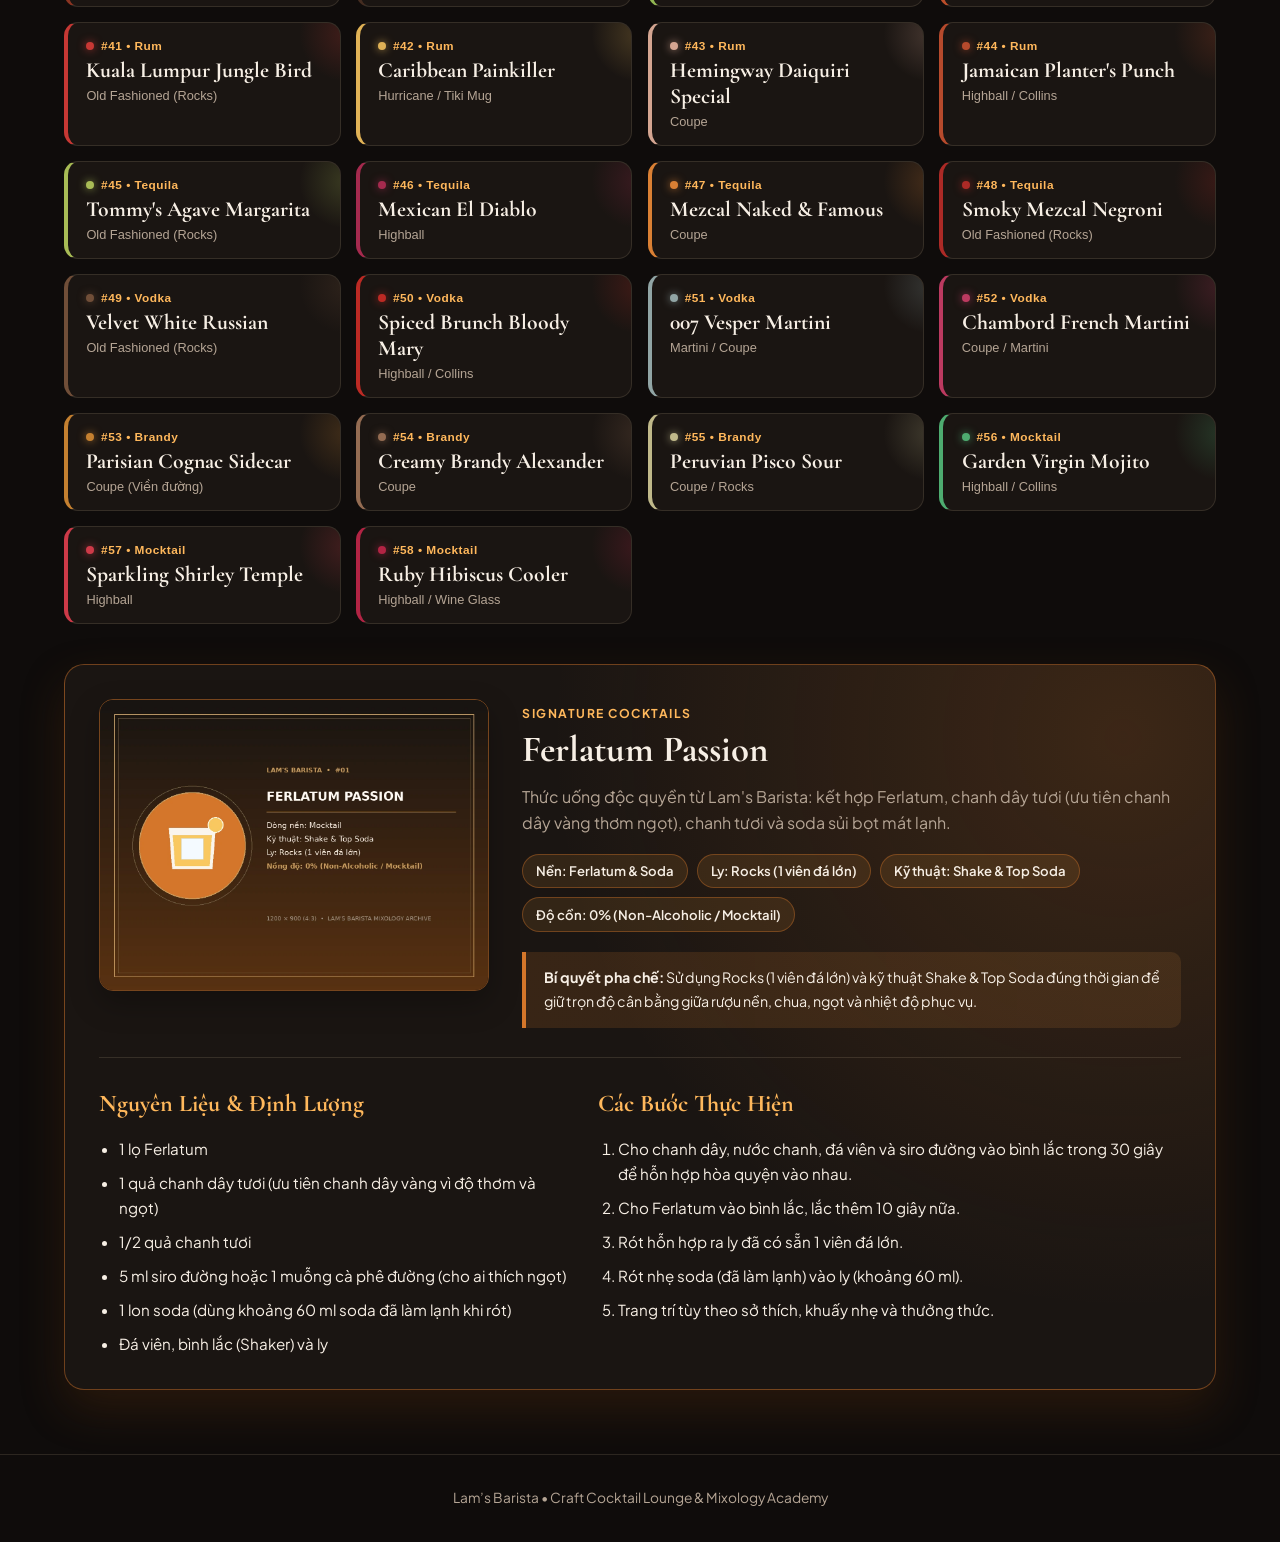
==== commit 70ab3195: "new change" ====
--- a/index.html
+++ b/index.html
@@ -38,14 +38,14 @@
     <!-- TAB 1: DANH MỤC & CÔNG THỨC -->
     <section id="view-recipes" class="view-section active">
       <div class="hero">
-        <span class="hero-kicker">CURATED MIXOLOGY COLLECTION • 25 RECIPES</span>
+        <span class="hero-kicker">CURATED MIXOLOGY COLLECTION • 58 RECIPES</span>
         <h1>Thư Viện Cocktail & Mocktail</h1>
         <p>Chạm vào bất kỳ công thức nào bên dưới để tự động cuộn xuống bảng pha chế chi tiết với sắc màu đặc trưng từng ly, định lượng chuẩn quầy bar và bí quyết thực hành.</p>
       </div>
 
       <div class="toolbar">
         <div class="filter-pills">
-          <button type="button" class="pill active" data-spirit="All">Tất cả (25)</button>
+          <button type="button" class="pill active" data-spirit="All">Tất cả (58)</button>
           <button type="button" class="pill" data-spirit="Whiskey">Whiskey</button>
           <button type="button" class="pill" data-spirit="Gin">Gin</button>
           <button type="button" class="pill" data-spirit="Rum">Rum</button>
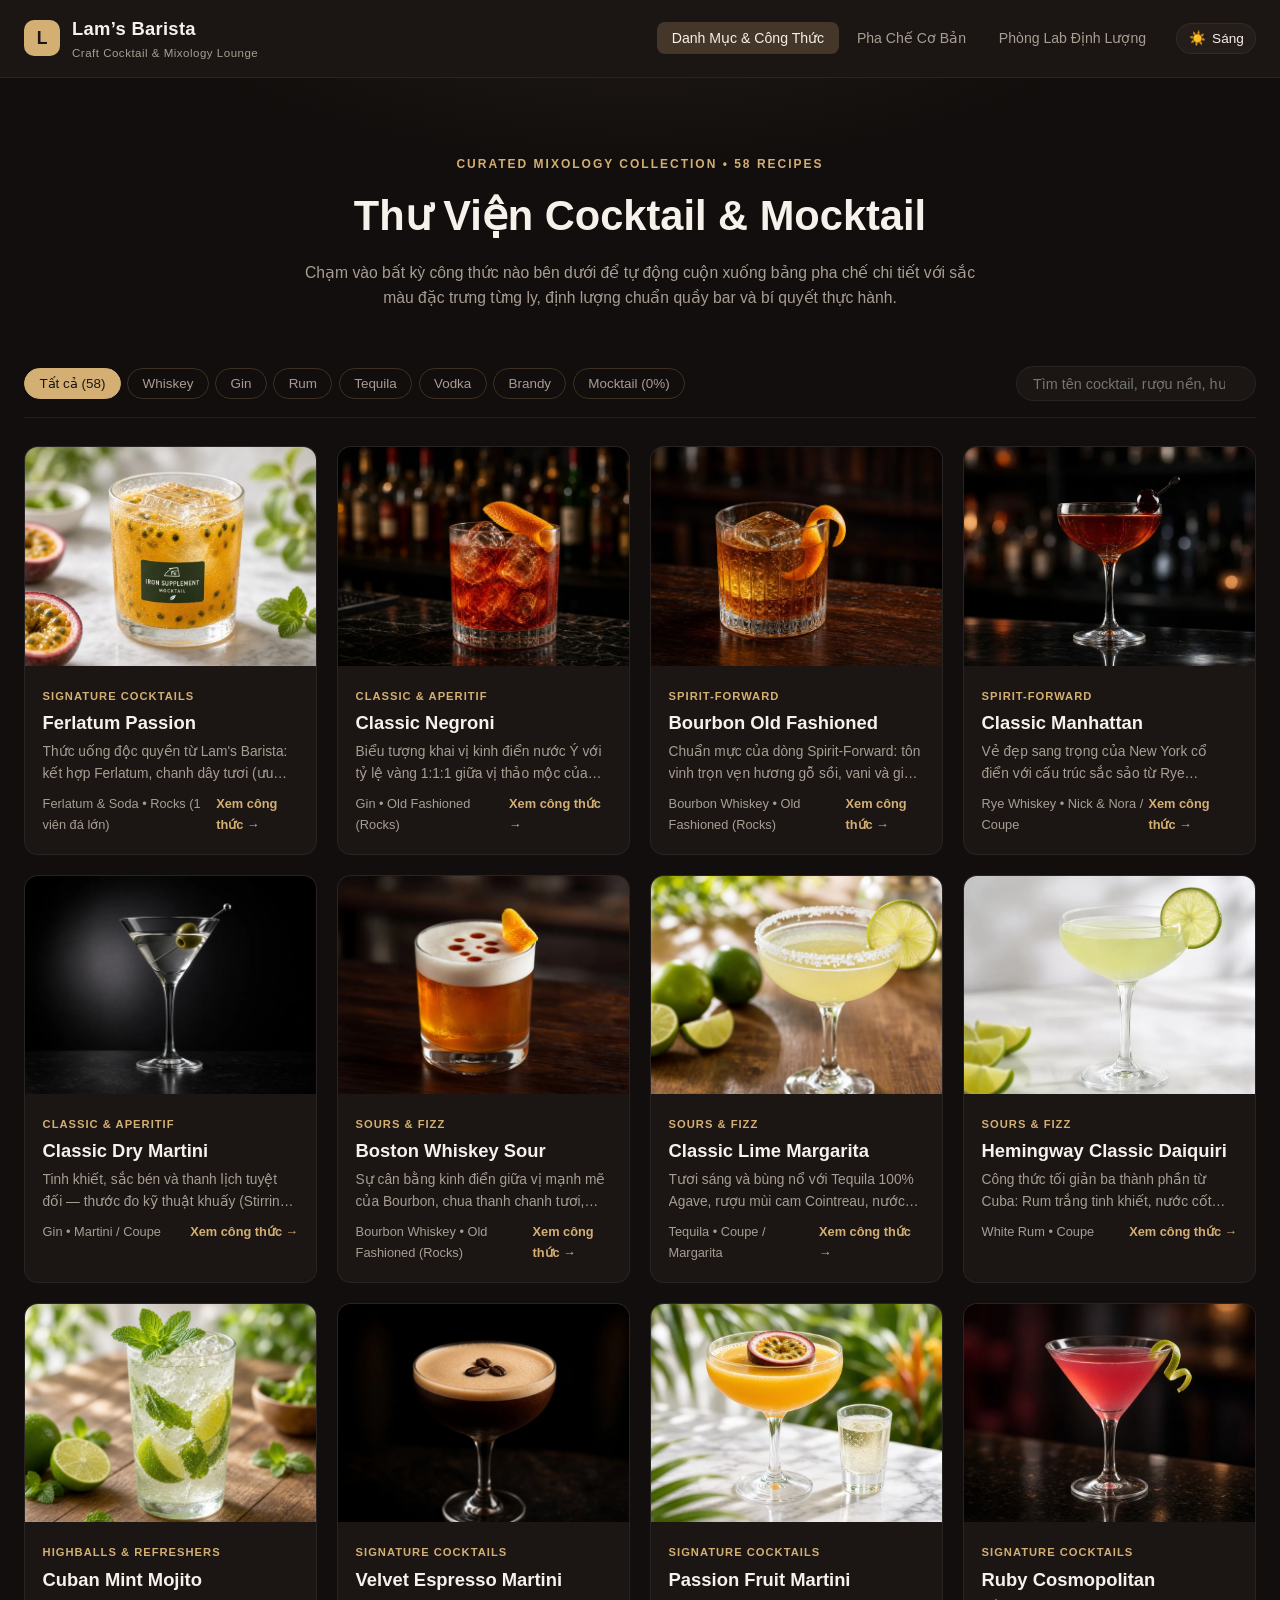
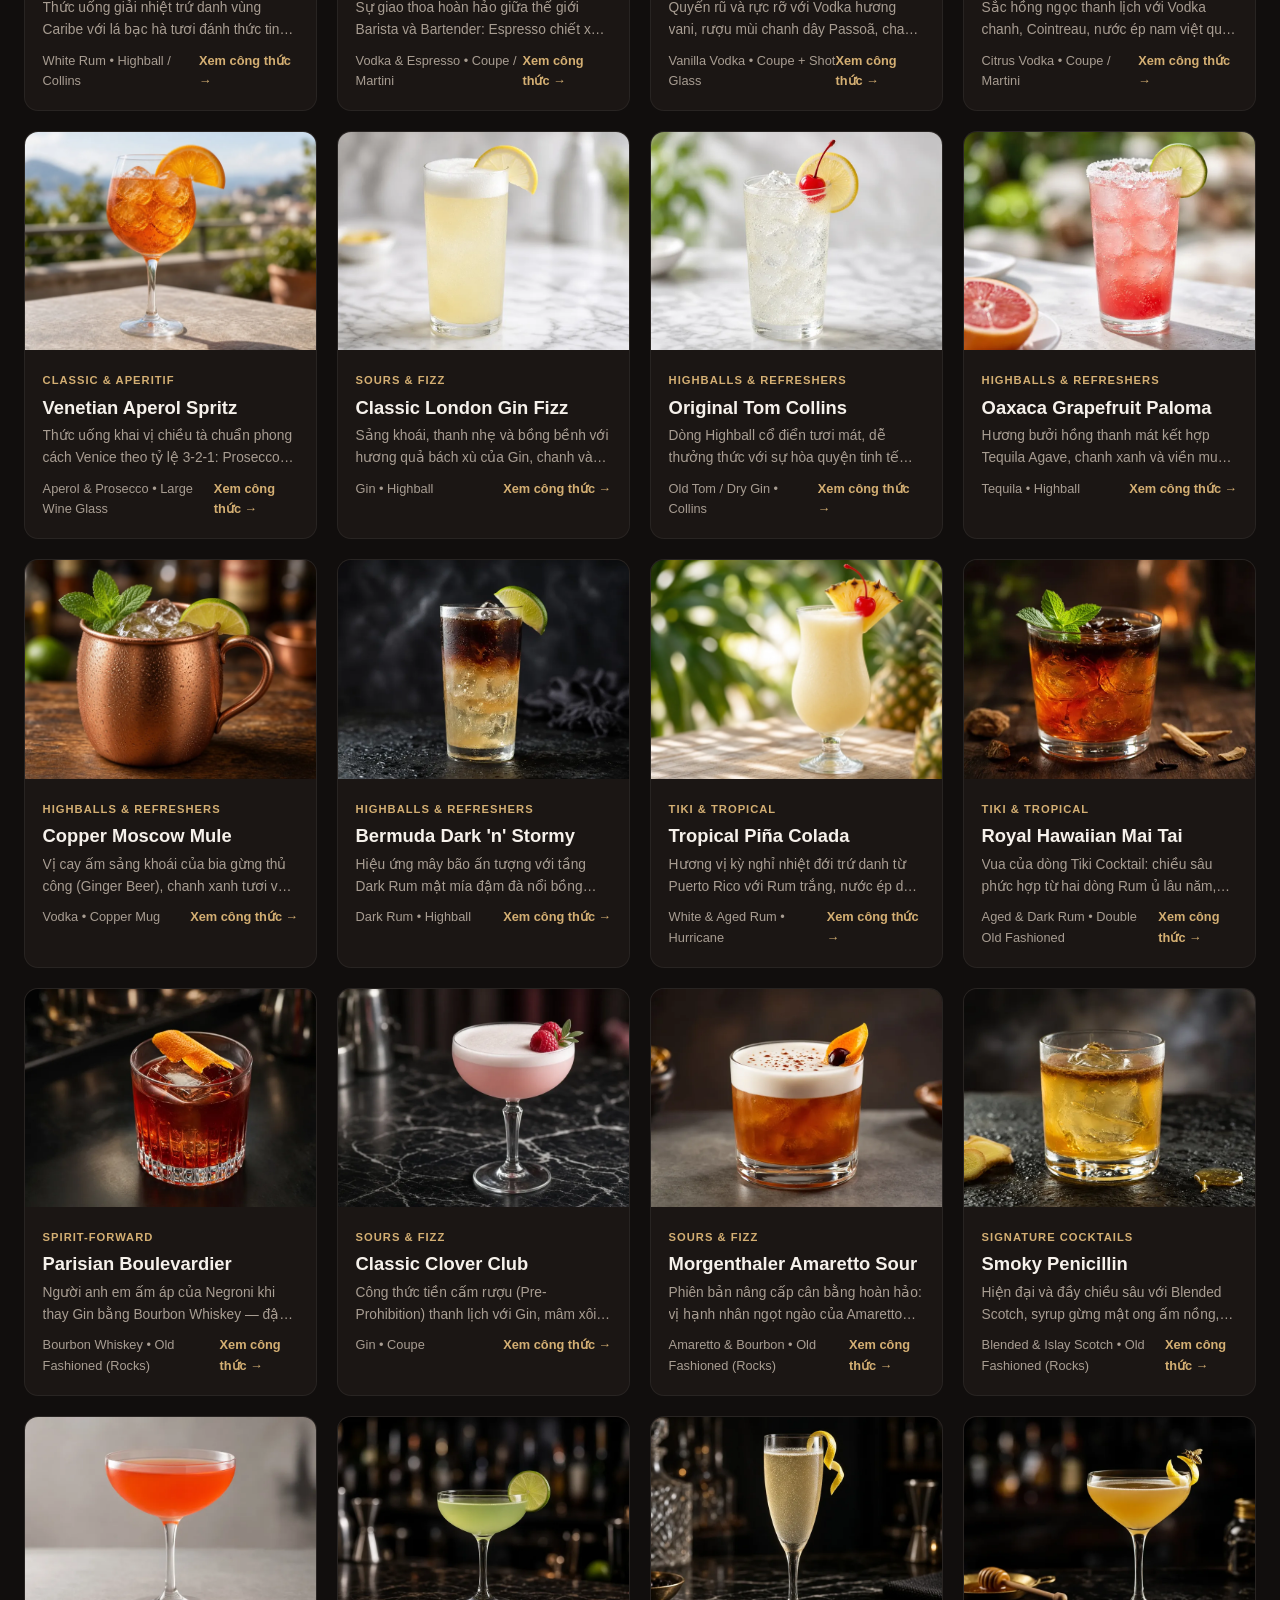
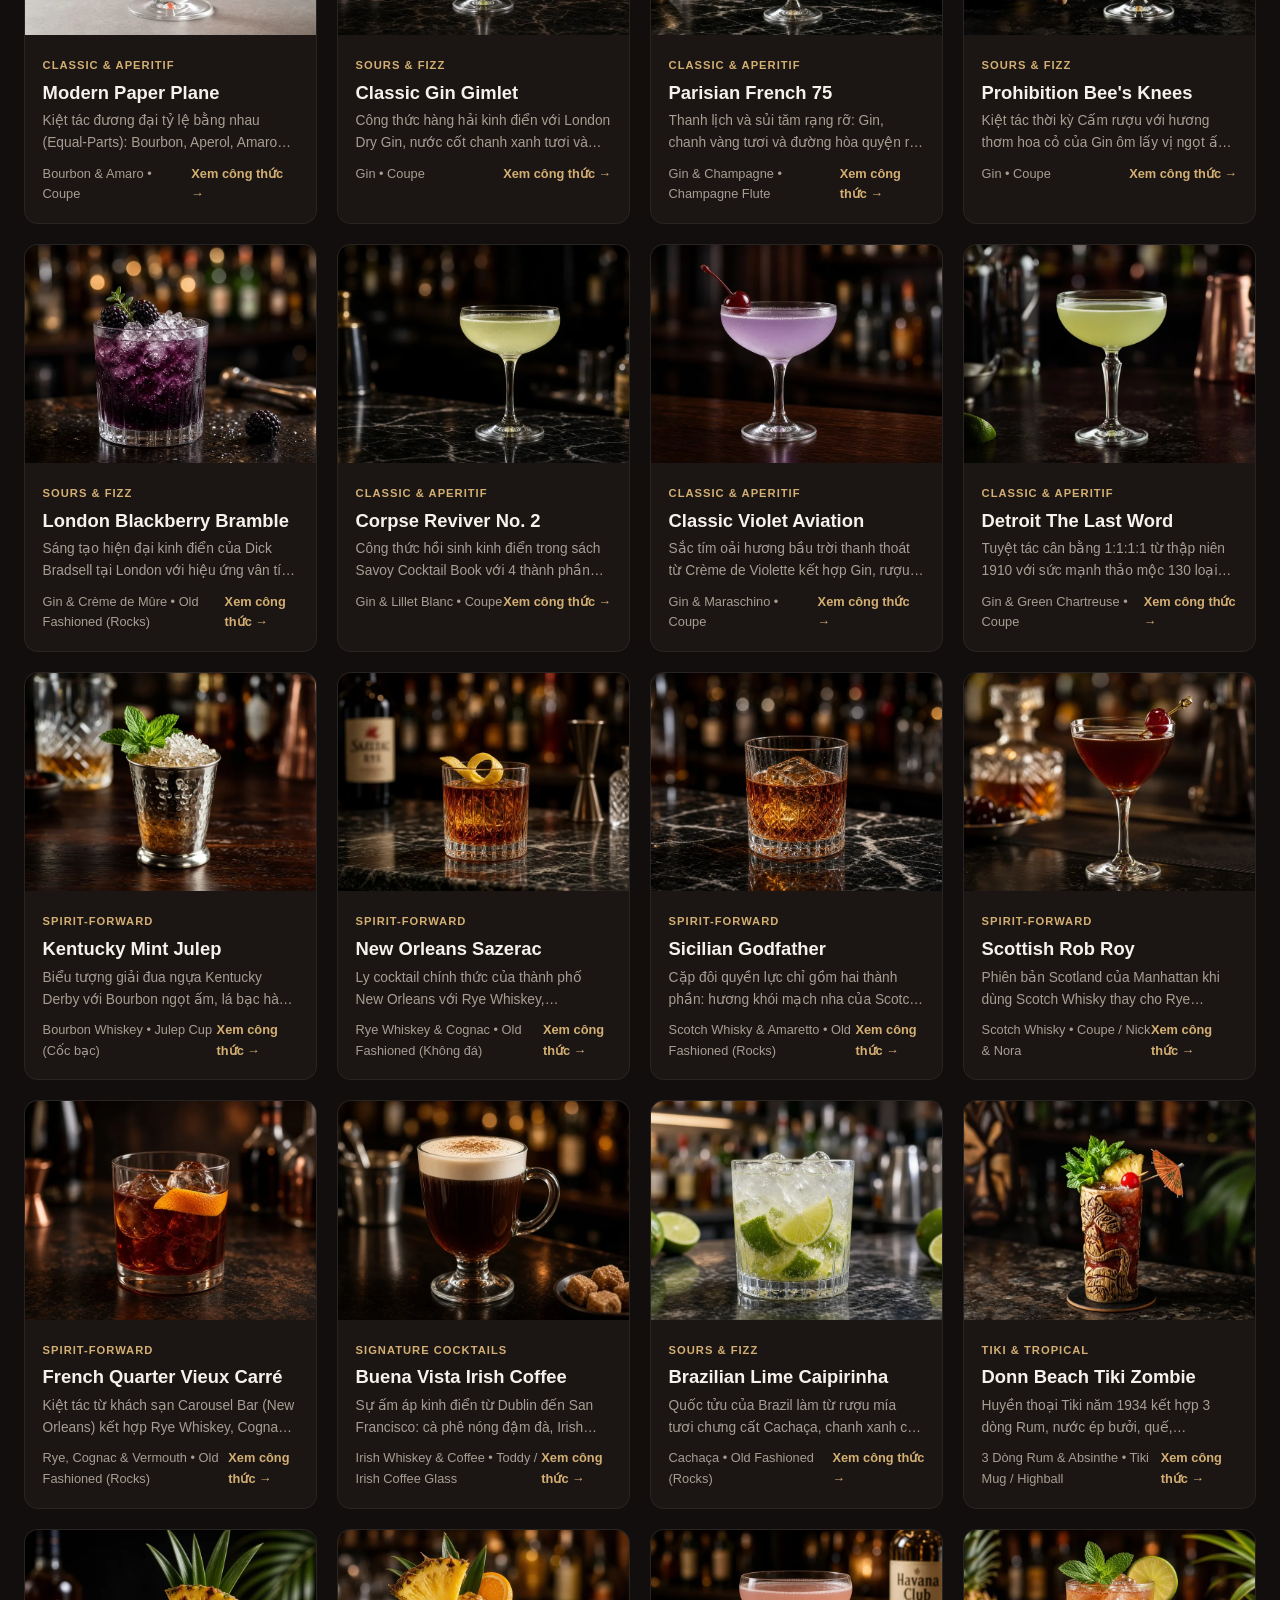
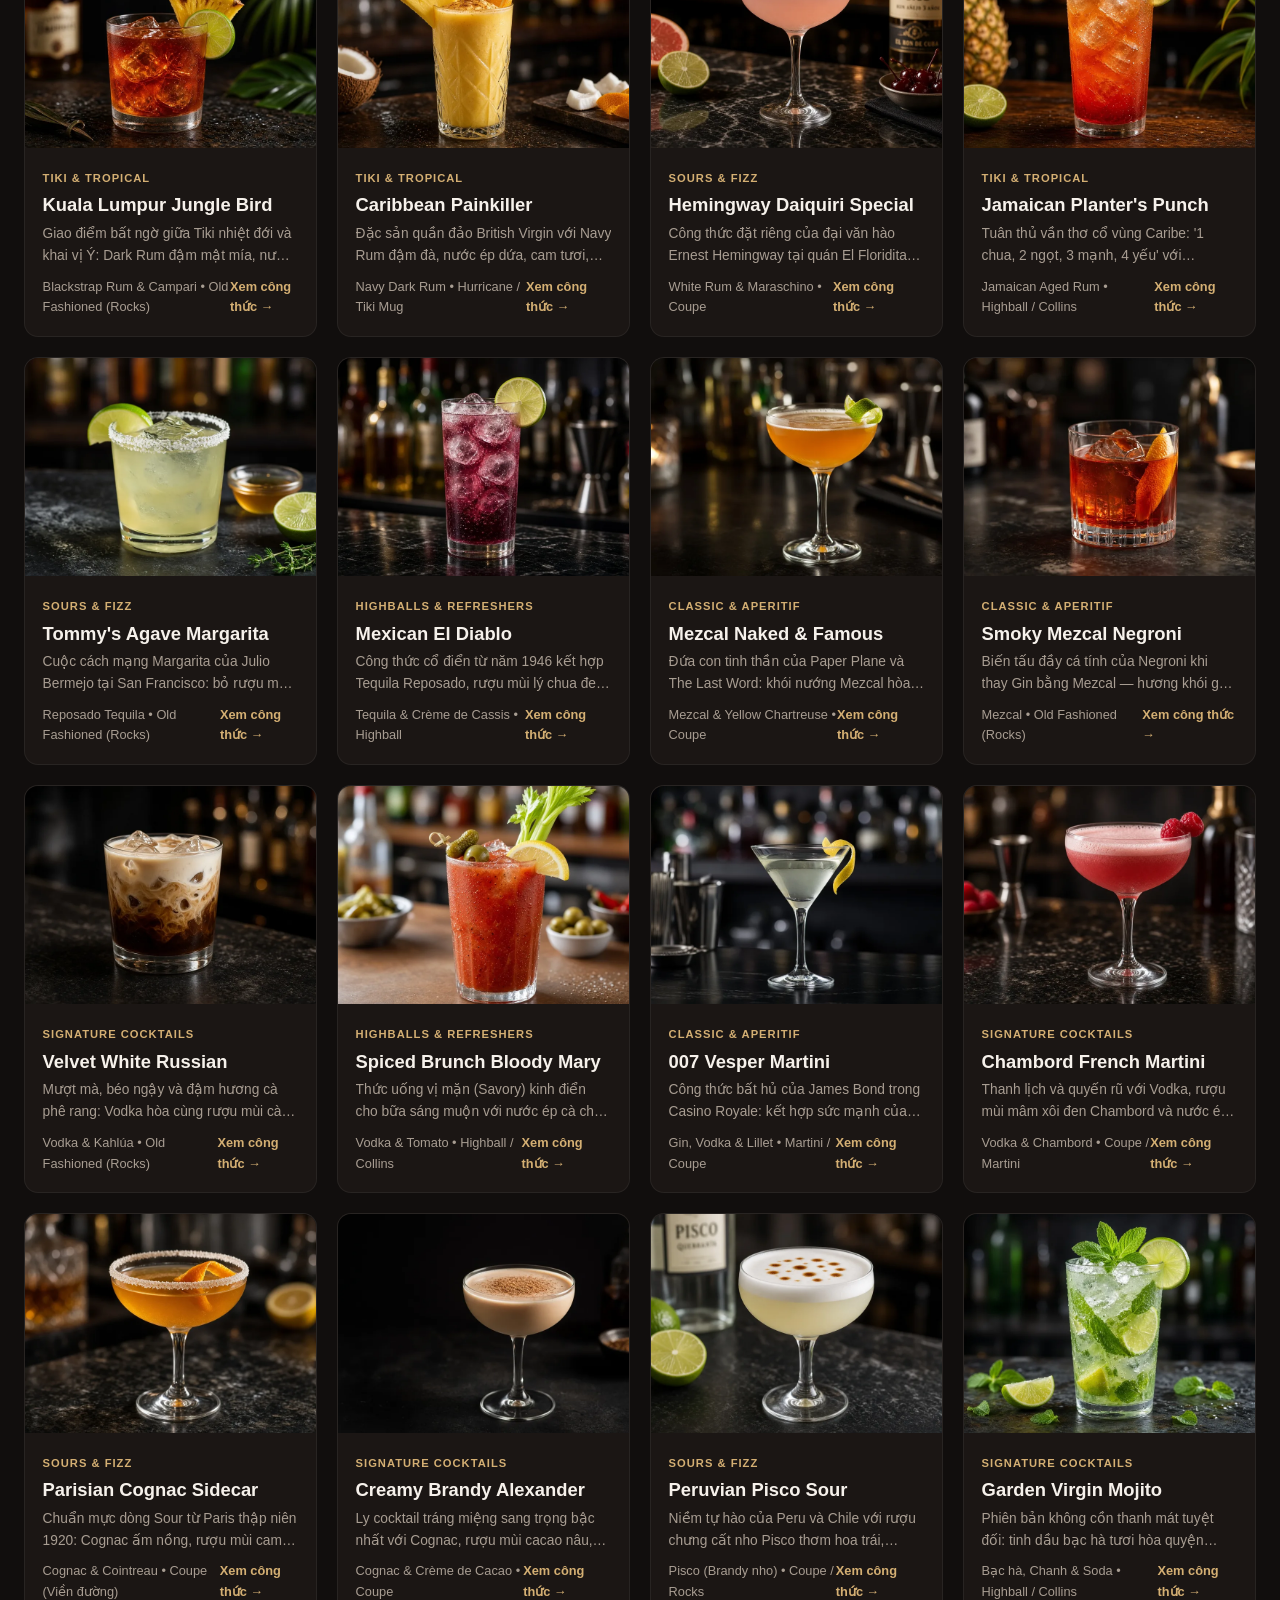
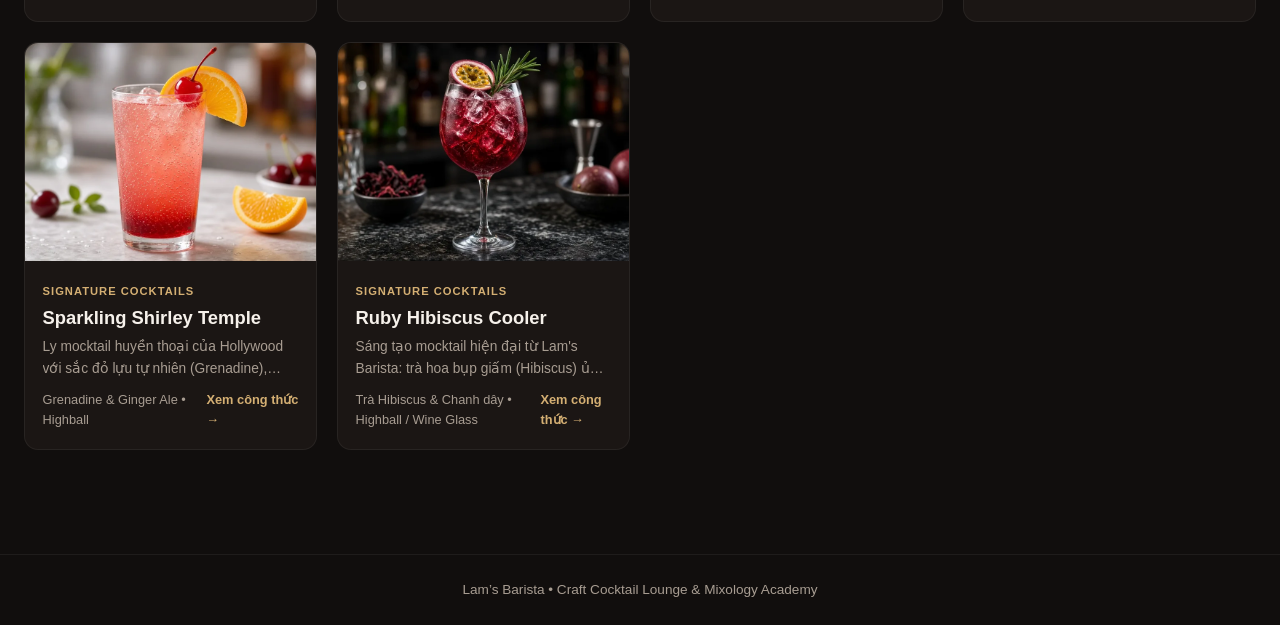
==== commit c35e2926: "New change V1" ====
--- a/index.html
+++ b/index.html
@@ -3,7 +3,7 @@
 <head>
   <meta charset="UTF-8">
   <meta name="viewport" content="width=device-width, initial-scale=1.0">
-  <title>Lam's Barista — Thư Viện Công Thức & Giáo Trình Pha Chế</title>
+  <title>Lam's Barista — Thư Viện Công Thức & Pha Chế Cơ Bản</title>
   <link rel="stylesheet" href="style.css">
 </head>
 <body>
@@ -22,7 +22,7 @@
       <div class="nav-controls">
         <nav>
           <button type="button" class="nav-btn active" data-view="view-recipes">Danh Mục & Công Thức</button>
-          <button type="button" class="nav-btn" data-view="view-academy">Học Pha Chế Căn Bản</button>
+          <button type="button" class="nav-btn" data-view="view-academy">Pha Chế Cơ Bản</button>
           <button type="button" class="nav-btn" data-view="view-lab">Phòng Lab Định Lượng</button>
         </nav>
 
@@ -67,13 +67,12 @@
     <!-- TAB 2: HỌC PHA CHẾ CĂN BẢN -->
     <section id="view-academy" class="view-section">
       <div class="hero">
-        <span class="hero-kicker">BARTENDING FUNDAMENTALS • 6 MODULES</span>
-        <h1>Giáo Trình Căn Bản Bộ Môn Pha Chế</h1>
-        <p>Hệ thống kiến thức nền tảng từ dụng cụ quầy bar, phân loại rượu nền, khoa học về đá & độ loãng, 6 kỹ thuật pha chế cốt lõi đến công thức vàng cân bằng hương vị.</p>
+        <span class="hero-kicker">BARTENDING FUNDAMENTALS</span>
+        <h1>Căn Bản Pha Chế</h1>
       </div>
 
       <div class="curriculum-nav">
-        <button type="button" class="curr-tab active" data-module="all">Tất cả 6 Học Phần</button>
+        <button type="button" class="curr-tab active" data-module="all">Tổng quan</button>
         <button type="button" class="curr-tab" data-module="mod-1">1. Dụng Cụ & Ly Tách</button>
         <button type="button" class="curr-tab" data-module="mod-2">2. 6 Dòng Rượu Nền</button>
         <button type="button" class="curr-tab" data-module="mod-3">3. Nhiệt Độ & Đá</button>
@@ -84,35 +83,35 @@
 
       <article class="module-card" data-module="mod-1">
         <div class="module-header">
-          <span class="module-num">Học phần 01</span>
-          <h2 class="module-title">Dụng Cụ Quầy Bar & Phân Loại Ly (Barware & Glassware)</h2>
-        </div>
-        <p class="module-lead">Hiểu đúng công năng từng dụng cụ giúp thao tác chính xác, giữ vệ sinh quầy bar và kiểm soát tốc độ phục vụ.</p>
-        <div class="lesson-grid">
-          <div class="lesson-box">
-            <h4>Bộ dụng cụ pha chế thiết yếu</h4>
-            <ul>
-              <li><strong>Boston Shaker (2 mảnh):</strong> Gồm 1 cốc inox lớn (28 oz) và 1 cốc nhỏ (18 oz), kín khí tốt, dễ vệ sinh và tạo lực lắc mạnh.</li>
-              <li><strong>Cobbler Shaker (3 mảnh):</strong> Có nắp lọc tích hợp sẵn, phù hợp cho người mới bắt đầu tại nhà.</li>
-              <li><strong>Jigger (Ly đong 2 đầu):</strong> Chuẩn phổ biến 30 ml / 60 ml có vạch chia 7.5 ml, 15 ml, 22.5 ml giúp định lượng chính xác tuyệt đối.</li>
-              <li><strong>Barspoon (Thìa khuấy cán xoắn):</strong> Cán dài 30–40 cm giúp khuấy êm trong Mixing Glass và hỗ trợ kỹ thuật rót phân tầng (layering).</li>
-            </ul>
-          </div>
-          <div class="lesson-box">
-            <h4>Dụng cụ lọc & sơ chế</h4>
-            <ul>
-              <li><strong>Hawthorne Strainer:</strong> Lọc có vòng lò xo dùng đậy miệng Boston Shaker để giữ đá viên lớn.</li>
-              <li><strong>Julep Strainer:</strong> Lọc dạng muỗng đục lỗ dùng riêng cho ly khuấy (Mixing Glass).</li>
-              <li><strong>Fine Strainer (Rây lưới mịn):</strong> Dùng trong kỹ thuật Double Strain để loại bỏ vụn đá và tép chanh, giúp ly cocktail mịn mượt.</li>
-              <li><strong>Muddler (Chày dầm):</strong> Dầm nhẹ thảo mộc (bạc hà) hoặc trái cây tươi để chiết xuất tinh dầu mà không làm nát xác.</li>
-            </ul>
-          </div>
-          <div class="lesson-box">
-            <h4>Quy chuẩn chọn ly phục vụ</h4>
-            <ul>
-              <li><strong>Rocks / Old Fashioned (180–250 ml):</strong> Ly thấp đáy dày, dành cho cocktail phục vụ với đá khối lớn (Negroni, Old Fashioned).</li>
-              <li><strong>Highball / Collins (300–360 ml):</strong> Ly cao ống đứng, dành cho đồ uống nhiều mixer có ga (Mojito, Gin & Tonic, Paloma).</li>
-              <li><strong>Coupe / Martini (150–200 ml):</strong> Ly có chân cao giúp tay không truyền nhiệt vào rượu, dùng cho thức uống không đá (Served Up).</li>
+          <span class="module-num">Phần 01</span>
+          <h2 class="module-title">Dụng Cụ Quầy Bar & Phân Loại Ly</h2>
+        </div>
+        <p class="module-lead">Mình thấy chọn đúng dụng cụ giúp thao tác mượt hơn và dễ vệ sinh hơn nhiều. Dưới đây là những món mình hay dùng và cách mình nghĩ về chúng.</p>
+        <div class="lesson-grid">
+          <div class="lesson-box">
+            <h4>Bộ dụng cụ mình thường xuyên dùng</h4>
+            <ul>
+              <li><strong>Boston Shaker (2 mảnh):</strong> Cốc inox lớn + cốc nhỏ. Kín tốt, dễ rửa, lực lắc mạnh. Mình thích dùng cái này khi làm nhiều ly.</li>
+              <li><strong>Cobbler Shaker (3 mảnh):</strong> Có sẵn nắp lọc. Tiện khi pha ở nhà hoặc mới bắt đầu, không cần lọc riêng.</li>
+              <li><strong>Jigger:</strong> Ly đong 2 đầu (thường 30/60 ml có vạch nhỏ). Mình luôn đong trước khi rót để ly nào cũng ổn định.</li>
+              <li><strong>Barspoon:</strong> Thìa cán dài xoắn. Dùng khuấy nhẹ trong mixing glass hoặc hỗ trợ rót phân tầng.</li>
+            </ul>
+          </div>
+          <div class="lesson-box">
+            <h4>Lọc và sơ chế</h4>
+            <ul>
+              <li><strong>Hawthorne Strainer:</strong> Lọc có lò xo, đậy miệng Boston Shaker để giữ đá lớn lại.</li>
+              <li><strong>Julep Strainer:</strong> Dạng muỗng đục lỗ, dùng riêng khi khuấy trong mixing glass.</li>
+              <li><strong>Fine Strainer:</strong> Rây lưới mịn. Mình hay double-strain để loại vụn đá và tép chanh, ly nhìn sạch hơn.</li>
+              <li><strong>Muddler:</strong> Chày dầm. Dầm nhẹ thảo mộc hoặc trái cây để lấy tinh dầu, tránh dầm nát.</li>
+            </ul>
+          </div>
+          <div class="lesson-box">
+            <h4>Chọn ly sao cho phù hợp</h4>
+            <ul>
+              <li><strong>Rocks / Old Fashioned:</strong> Thấp, đáy dày. Mình hay dùng cho cocktail có đá khối lớn như Negroni, Old Fashioned.</li>
+              <li><strong>Highball / Collins:</strong> Cao, ống. Phù hợp đồ uống nhiều mixer có ga (Mojito, Paloma…).</li>
+              <li><strong>Coupe / Martini:</strong> Có chân. Giúp tay không làm ấm rượu, dùng cho thức uống served up.</li>
             </ul>
           </div>
         </div>
@@ -120,170 +119,144 @@
 
       <article class="module-card" data-module="mod-2">
         <div class="module-header">
-          <span class="module-num">Học phần 02</span>
-          <h2 class="module-title">6 Dòng Rượu Nền (Base Spirits) & Rượu Bổ Trợ</h2>
-        </div>
-        <p class="module-lead">Rượu nền chiếm 45–60 ml trong mỗi ly cocktail, đóng vai trò khung xương quyết định cá tính hương vị.</p>
-        <div class="table-wrap">
-          <table class="data-table">
-            <thead>
-              <tr>
-                <th>Dòng rượu nền</th>
-                <th>Nguyên liệu chưng cất</th>
-                <th>Đặc trưng hương vị</th>
-                <th>Cocktail tiêu biểu</th>
-              </tr>
-            </thead>
-            <tbody>
-              <tr>
-                <td><strong>Whiskey / Whisky</strong></td>
-                <td>Ngũ cốc (ngô, lúa mạch đen, đại mạch), ủ thùng gỗ sồi</td>
-                <td>Vani, caramel, gỗ sồi nướng, gia vị cay hoặc khói than bùn</td>
-                <td>Old Fashioned, Whiskey Sour, Manhattan</td>
-              </tr>
-              <tr>
-                <td><strong>Gin</strong></td>
-                <td>Ngũ cốc chưng cất cùng quả bách xù (Juniper) & thảo mộc</td>
-                <td>Thơm thông bách xù, vỏ cam chanh, rau mùi, thảo mộc khô</td>
-                <td>Negroni, Gin & Tonic, Dry Martini</td>
-              </tr>
-              <tr>
-                <td><strong>Rum</strong></td>
-                <td>Nước mía tươi hoặc mật rỉ đường (Molasses)</td>
-                <td>Ngọt thanh mía đường (White Rum) hoặc đậm caramel, gia vị (Dark Rum)</td>
-                <td>Mojito, Daiquiri, Piña Colada</td>
-              </tr>
-              <tr>
-                <td><strong>Tequila & Mezcal</strong></td>
-                <td>Cây thùa xanh (Blue Agave) vùng Jalisco, Mexico</td>
-                <td>Tươi xanh thảo mộc, tiêu trắng, khoáng chất hoặc khói nướng (Mezcal)</td>
-                <td>Margarita, Paloma, Naked & Famous</td>
-              </tr>
-              <tr>
-                <td><strong>Vodka</strong></td>
-                <td>Ngũ cốc hoặc khoai tây chưng cất đa tầng tinh khiết</td>
-                <td>Trung tính, sạch vị, làm nền tôn vinh cà phê, trái cây và gia vị</td>
-                <td>Espresso Martini, Moscow Mule, Cosmopolitan</td>
-              </tr>
-              <tr>
-                <td><strong>Brandy / Cognac</strong></td>
-                <td>Rượu vang nho chưng cất và ủ lâu năm trong thùng sồi</td>
-                <td>Nồng ấm, hương trái cây khô, hoa nho, mật ong và gỗ sồi</td>
-                <td>Sidecar, Vieux Carré</td>
-              </tr>
-            </tbody>
-          </table>
+          <span class="module-num">Phần 02</span>
+          <h2 class="module-title">6 Dòng Rượu Nền & Rượu Bổ Trợ</h2>
+        </div>
+        <p class="module-lead">Rượu nền thường chiếm phần lớn trong ly, nên mình hay chọn loại có cá tính rõ để xây dựng hương vị xung quanh nó. Dưới đây là cách mình nhìn nhận từng dòng.</p>
+        <div class="lesson-grid">
+          <div class="lesson-box">
+            <h4>Gin</h4>
+            <p>Thảo mộc, Juniper nổi bật. Mình thích dùng làm nền cho Negroni, Martini, hoặc các ly tươi mát như Tom Collins. Chọn gin dry hoặc flavored tùy cảm giác muốn đạt được.</p>
+          </div>
+          <div class="lesson-box">
+            <h4>Whiskey / Bourbon / Rye</h4>
+            <p>Ấm, gỗ, vani hoặc cay. Mình hay dùng cho Old Fashioned, Whiskey Sour, Manhattan. Bourbon ngọt hơn, Rye cay hơn — tùy khẩu vị.</p>
+          </div>
+          <div class="lesson-box">
+            <h4>Rum</h4>
+            <p>Từ nhẹ (white) đến đậm (dark, aged). White rum cho Mojito, Daiquiri; dark rum cho Mai Tai hoặc các ly tropical. Mình thích thử nhiều loại để thấy sự khác biệt.</p>
+          </div>
+          <div class="lesson-box">
+            <h4>Tequila / Mezcal</h4>
+            <p>Tequila (blanco/reposado) tươi, agave. Mezcal có khói. Mình dùng cho Margarita, Paloma hoặc các ly như El Diablo. Mezcal thêm chiều sâu nếu muốn hương khói.</p>
+          </div>
+          <div class="lesson-box">
+            <h4>Vodka</h4>
+            <p>Trung tính, dễ kết hợp. Mình dùng khi muốn hương vị khác (trái cây, cà phê…) nổi bật hơn, như Espresso Martini hoặc Cosmopolitan.</p>
+          </div>
+          <div class="lesson-box">
+            <h4>Brandy / Cognac</h4>
+            <p>Trái cây chín, ấm. Mình hay dùng cho Sidecar, Brandy Alexander hoặc các ly cổ điển. Chọn loại có body vừa phải để không quá nặng.</p>
+          </div>
         </div>
       </article>
 
       <article class="module-card" data-module="mod-3">
         <div class="module-header">
-          <span class="module-num">Học phần 03</span>
-          <h2 class="module-title">Khoa Học Về Đá, Nhiệt Độ & Độ Loãng (Dilution)</h2>
-        </div>
-        <p class="module-lead">Trong pha chế chuyên nghiệp, <strong>nước từ đá tan ra chính là một nguyên liệu</strong>. Không có độ loãng chuẩn, rượu sẽ gắt và các tầng vị không thể mở ra.</p>
-        <div class="lesson-grid">
-          <div class="lesson-box">
-            <h4>Nguyên tắc nhiệt động học</h4>
-            <p>Không thể làm lạnh cocktail bằng đá mà không làm đá tan. Khi đá hấp thụ nhiệt từ rượu để hạ nhiệt độ xuống khoảng -2°C đến 2°C, một lượng nước tinh khiết sẽ hòa vào rượu để làm dịu độ gắt cồn.</p>
-          </div>
-          <div class="lesson-box">
-            <h4>Tỷ lệ độ loãng chuẩn (Dilution)</h4>
-            <ul>
-              <li><strong>Kỹ thuật Khuấy (Stir):</strong> Bổ sung khoảng <strong>20–25%</strong> lượng nước từ đá tan.</li>
-              <li><strong>Kỹ thuật Lắc (Shake):</strong> Bổ sung khoảng <strong>25–30%</strong> lượng nước + sục khí tạo độ sánh.</li>
-              <li><strong>Rót trực tiếp (Build):</strong> Bổ sung khoảng <strong>10–15%</strong> nước ban đầu.</li>
-            </ul>
-          </div>
-          <div class="lesson-box">
-            <h4>Chọn kích thước đá đúng mục đích</h4>
-            <ul>
-              <li><strong>Đá khối lớn (5×5 cm):</strong> Diện tích tiếp xúc nhỏ → tan chậm, giữ lạnh lâu cho Old Fashioned, Negroni.</li>
-              <li><strong>Đá viên già đặc ruột:</strong> Dùng trong shaker để tạo lực va đập tốt mà không vỡ vụn quá nhanh.</li>
-              <li><strong>Đá bào / Đá nhỏ:</strong> Làm lạnh tức thì và tạo kết cấu tuyết mát cho Mojito, Tiki.</li>
-            </ul>
+          <span class="module-num">Phần 03</span>
+          <h2 class="module-title">Vai Trò Của Đá & Độ Loãng</h2>
+        </div>
+        <p class="module-lead">Mình nhận ra nước từ đá tan ra là một phần của công thức. Nếu không loãng vừa phải, rượu sẽ gắt và các lớp hương khó mở ra.</p>
+        <div class="lesson-grid">
+          <div class="lesson-box">
+            <h4>Chọn đá phù hợp</h4>
+            <p>Đá viên lớn (clear ice) tan chậm, giữ lạnh lâu — mình hay dùng cho Old Fashioned hoặc Negroni. Đá viên nhỏ tan nhanh hơn, phù hợp khi lắc. Đá crushed cho Mint Julep hoặc các ly tropical.</p>
+          </div>
+          <div class="lesson-box">
+            <h4>Độ loãng theo kỹ thuật</h4>
+            <ul>
+              <li><strong>Shake:</strong> Khoảng 25–30% nước tan. Làm lạnh nhanh và tạo texture mịn.</li>
+              <li><strong>Stir:</strong> Khoảng 20–25%. Giữ độ trong và mượt hơn.</li>
+              <li><strong>Build:</strong> Ít hơn, khoảng 10–15%. Mình thường dùng khi muốn giữ nồng độ cao hơn.</li>
+            </ul>
+          </div>
+          <div class="lesson-box">
+            <h4>Mẹo nhỏ mình hay áp dụng</h4>
+            <p>Luôn dùng đá lạnh sẵn, không đá đang tan dở. Sau khi lắc/khuấy, rót ngay. Nếu làm nhiều ly, có thể ướp sẵn rượu nền trong tủ để giảm thời gian cần đá.</p>
           </div>
         </div>
       </article>
 
       <article class="module-card" data-module="mod-4">
         <div class="module-header">
-          <span class="module-num">Học phần 04</span>
-          <h2 class="module-title">6 Kỹ Thuật Pha Chế Cốt Lõi (Core Techniques)</h2>
-        </div>
+          <span class="module-num">Phần 04</span>
+          <h2 class="module-title">6 Kỹ Thuật Pha Chế Mình Hay Dùng</h2>
+        </div>
+        <p class="module-lead">Mỗi kỹ thuật cho cảm giác khác nhau trên ly. Mình chọn tùy theo nguyên liệu và cảm giác muốn đạt được.</p>
         <div class="lesson-grid">
           <div class="lesson-box">
             <h4>1. Shake (Lắc với đá)</h4>
-            <p>Áp dụng khi công thức có <strong>nước cốt chanh, nước ép trái cây, syrup đặc, kem hoặc trứng</strong>. Thời gian chuẩn: 10–15 giây lắc dứt khoát theo quỹ đạo ngang để vừa làm lạnh sâu vừa tạo bọt khí.</p>
-          </div>
-          <div class="lesson-box">
-            <h4>2. Dry Shake (Lắc khô không đá)</h4>
-            <p>Lắc trước các nguyên liệu có <strong>lòng trắng trứng hoặc Aquafaba</strong> trong 12 giây ở nhiệt độ phòng để protein bung bọt tối đa, sau đó mới thêm đá lắc lạnh (Wet Shake).</p>
-          </div>
-          <div class="lesson-box">
-            <h4>3. Stir (Khuấy trong Mixing Glass)</h4>
-            <p>Áp dụng cho cocktail <strong>100% thành phần là rượu</strong> (Manhattan, Dry Martini, Boulevardier). Khuấy áp lưng thìa vào thành ly trong 25–30 giây để giữ rượu trong vắt, mượt mà như lụa.</p>
-          </div>
-          <div class="lesson-box">
-            <h4>4. Build (Rót trực tiếp vào ly)</h4>
-            <p>Rót từng nguyên liệu theo thứ tự trực tiếp vào ly phục vụ có sẵn đá (Gin & Tonic, Moscow Mule). Luôn rót nguyên liệu có ga (Soda, Tonic) sau cùng.</p>
-          </div>
-          <div class="lesson-box">
-            <h4>5. Muddle (Dầm chiết xuất)</h4>
-            <p>Dùng chày ấn nhẹ và xoay cổ tay 2–3 nhịp để giải phóng tinh dầu từ vỏ chanh hoặc lá bạc hà. Tránh nghiền mạnh làm vỡ gân lá gây đắng.</p>
-          </div>
-          <div class="lesson-box">
-            <h4>6. Float / Layering (Rót nổi phân tầng)</h4>
-            <p>Đặt đầu thìa bar sát bề mặt đồ uống và rót từ từ chất lỏng có tỷ trọng nhẹ hơn (hoặc rượu khói như trong Penicillin) để tạo lớp hương nổi bên trên.</p>
+            <p>Lắc mạnh khoảng 10–15 giây. Mình dùng khi có citrus, egg white hoặc muốn texture sủi. Kết quả lạnh nhanh và mịn.</p>
+          </div>
+          <div class="lesson-box">
+            <h4>2. Stir (Khuấy với đá)</h4>
+            <p>Khuấy nhẹ một chiều 20–30 giây trong mixing glass. Mình thích cho spirit-forward như Martini, Manhattan — giữ độ trong và mượt.</p>
+          </div>
+          <div class="lesson-box">
+            <h4>3. Build (Rót trực tiếp)</h4>
+            <p>Rót nguyên liệu thẳng vào ly có đá. Nhanh, phù hợp Highball hoặc khi muốn kiểm soát độ loãng thấp hơn.</p>
+          </div>
+          <div class="lesson-box">
+            <h4>4. Muddle (Dầm)</h4>
+            <p>Dầm nhẹ để lấy tinh dầu từ thảo mộc hoặc trái cây. Mình tránh dầm quá mạnh để không làm đắng.</p>
+          </div>
+          <div class="lesson-box">
+            <h4>5. Layering (Phân tầng)</h4>
+            <p>Rót chậm theo thứ tự tỷ trọng. Mình dùng khi muốn tạo hiệu ứng đẹp mắt, như một số ly tropical hoặc dessert.</p>
+          </div>
+          <div class="lesson-box">
+            <h4>6. Dry Shake / Reverse Dry Shake</h4>
+            <p>Lắc không đá trước (để tạo foam) rồi thêm đá lắc lại. Mình hay dùng với egg white cho Whiskey Sour hoặc Clover Club.</p>
           </div>
         </div>
       </article>
 
       <article class="module-card" data-module="mod-5">
         <div class="module-header">
-          <span class="module-num">Học phần 05</span>
-          <h2 class="module-title">Nguyên Lý Cân Bằng Vị & Công Thức Khung (Golden Ratios)</h2>
-        </div>
-        <p class="module-lead">Mọi công thức cocktail kinh điển đều tuân theo cấu trúc cân bằng giữa <strong>Độ mạnh (Strong) – Độ chua (Sour) – Độ ngọt (Sweet) – Độ đắng/Thảo mộc (Bitter/Aromatic)</strong>.</p>
+          <span class="module-num">Phần 05</span>
+          <h2 class="module-title">Nguyên Lý Cân Bằng Vị</h2>
+        </div>
+        <p class="module-lead">Mình thường nghĩ về sự cân bằng giữa mạnh – chua – ngọt – đắng/thảo mộc. Khi một yếu tố nổi quá, mình điều chỉnh các yếu tố còn lại.</p>
         <div class="formula-banner">
-          <strong>Công thức Vàng dòng Sour (2 : 1 : 0.75):</strong> 60 ml Rượu nền (Strong) + 25–30 ml Nước cốt chanh tươi (Sour) + 15–22.5 ml Syrup đường (Sweet). Áp dụng trực tiếp cho Daiquiri, Whiskey Sour, Gimlet, Margarita.
-        </div>
-        <div class="lesson-grid">
-          <div class="lesson-box">
-            <h4>Khung Old Fashioned (Spirit-Forward)</h4>
-            <p><strong>60 ml Rượu nền + 5–7.5 ml Đường + 2–3 dashes Bitters.</strong> Tôn vinh trọn vẹn hương vị rượu ủ lâu năm.</p>
-          </div>
-          <div class="lesson-box">
-            <h4>Khung Highball (Giải nhiệt có ga)</h4>
-            <p><strong>50 ml Rượu nền + 120–150 ml Mixer có ga (Tonic / Soda / Ginger Beer).</strong> Tỷ lệ 1:3 giúp hương rượu vẫn rõ nét trên nền bọt khí.</p>
-          </div>
-          <div class="lesson-box">
-            <h4>Khung Equal Parts (1 : 1 : 1 : 1)</h4>
-            <p><strong>4 nguyên liệu bằng lượng nhau (22.5 ml mỗi loại):</strong> Rượu nền + Rượu thảo mộc + Rượu mùi + Nước cốt chanh (The Last Word, Naked & Famous).</p>
+          <strong>Một khung mình hay tham khảo cho Sour:</strong> khoảng 60 ml rượu nền + 25–30 ml citrus + 15–22 ml syrup. Có thể điều chỉnh theo khẩu vị.
+        </div>
+        <div class="lesson-grid">
+          <div class="lesson-box">
+            <h4>Spirit-forward (như Old Fashioned)</h4>
+            <p>Rượu nền là chính, thêm chút đường và bitters. Mình giữ lượng ngọt thấp để tôn rượu.</p>
+          </div>
+          <div class="lesson-box">
+            <h4>Highball / có ga</h4>
+            <p>Rượu nền + mixer có ga (tỷ lệ khoảng 1:2 hoặc 1:3). Mình thích để hương rượu vẫn rõ trên nền bọt.</p>
+          </div>
+          <div class="lesson-box">
+            <h4>Equal parts</h4>
+            <p>Các thành phần gần bằng nhau. Mình thấy thú vị khi thử vì mỗi nguyên liệu đều có tiếng nói, như Last Word hoặc Naked & Famous.</p>
           </div>
         </div>
       </article>
 
       <article class="module-card" data-module="mod-6">
         <div class="module-header">
-          <span class="module-num">Học phần 06</span>
-          <h2 class="module-title">Chuẩn Bị Syrup Nền Tảng & Nghệ Thuật Trang Trí (Garnish)</h2>
-        </div>
-        <div class="lesson-grid">
-          <div class="lesson-box">
-            <h4>Simple Syrup 1:1 & Rich Syrup 2:1</h4>
-            <ul>
-              <li><strong>Simple Syrup (1:1):</strong> Hòa tan 100g đường cát trắng với 100 ml nước ấm. Dùng cho mọi công thức Sour hàng ngày.</li>
-              <li><strong>Rich Syrup (2:1):</strong> 200g đường + 100 ml nước. Tạo độ sánh (body) dày hơn và bảo quản được lâu hơn trong tủ mát.</li>
-              <li><strong>Honey Syrup (3:1):</strong> 3 phần mật ong + 1 phần nước ấm giúp mật ong không bị đông cứng khi gặp đá lạnh.</li>
-            </ul>
-          </div>
-          <div class="lesson-box">
-            <h4>Garnish là khứu giác đầu tiên</h4>
-            <ul>
-              <li><strong>Xịt tinh dầu vỏ cam/chanh (Express):</strong> Bóp nhẹ phần vỏ hướng xuống mặt ly để lớp tinh dầu li ti phủ lên bề mặt rượu.</li>
-              <li><strong>Đập thức tỉnh thảo mộc (Spank):</strong> Vỗ nhẹ ngọn bạc hà hoặc hương thảo giữa hai lòng bàn tay trước khi cắm vào ly.</li>
-              <li><strong>Viền muối / đường (Rim):</strong> Luôn làm ướt mặt ngoài vành ly để muối không rơi vào làm mặn nước uống bên trong.</li>
+          <span class="module-num">Phần 06</span>
+          <h2 class="module-title">Syrup & Trang Trí</h2>
+        </div>
+        <p class="module-lead">Syrup mình tự làm để kiểm soát độ ngọt và bảo quản. Garnish thì mình xem như lớp hương đầu tiên người uống cảm nhận.</p>
+        <div class="lesson-grid">
+          <div class="lesson-box">
+            <h4>Syrup mình thường pha</h4>
+            <ul>
+              <li><strong>Simple Syrup 1:1:</strong> 100g đường + 100 ml nước ấm. Dùng hàng ngày cho các ly sour.</li>
+              <li><strong>Rich Syrup 2:1:</strong> 200g đường + 100 ml nước. Body dày hơn, giữ được lâu hơn trong tủ.</li>
+              <li><strong>Honey Syrup:</strong> 3 phần mật ong + 1 phần nước ấm. Tránh mật ong đặc khi gặp đá lạnh.</li>
+            </ul>
+          </div>
+          <div class="lesson-box">
+            <h4>Cách mình trang trí</h4>
+            <ul>
+              <li><strong>Express vỏ cam/chanh:</strong> Bóp nhẹ vỏ hướng xuống mặt ly để tinh dầu bay lên.</li>
+              <li><strong>Spank thảo mộc:</strong> Vỗ nhẹ bạc hà hoặc rosemary giữa hai lòng bàn tay trước khi cắm vào ly.</li>
+              <li><strong>Rim muối/đường:</strong> Làm ướt mặt ngoài vành ly để muối không rơi vào trong làm mặn nước uống.</li>
             </ul>
           </div>
         </div>
@@ -291,7 +264,7 @@
     </section>
 
     <!-- TAB 3: PHÒNG LAB ĐỊNH LƯỢNG -->
-    <section id="view-lab" class="view-section">
+<section id="view-lab" class="view-section">
       <div class="hero">
         <span class="hero-kicker">PRECISION MIXOLOGY TOOLS • ABV & BATCHING</span>
         <h1>Phòng Lab Tính Toán Định Lượng & Độ Cồn</h1>
--- a/style.css
+++ b/style.css
@@ -1,97 +1,62 @@
-@import url('https://fonts.googleapis.com/css2?family=Cormorant+Garamond:ital,wght@0,600;0,700;1,600&family=Plus+Jakarta+Sans:wght@400;500;600;700&display=swap');
-
-:root,
-[data-theme="dark"] {
-  --bg: #0f0c0b;
-  --bg-grad-1: rgba(232, 138, 46, 0.16);
-  --bg-grad-2: rgba(196, 58, 78, 0.14);
-  --header-bg: rgba(15, 12, 11, 0.82);
-  --surface: rgba(29, 23, 20, 0.88);
-  --surface-elevated: #261e1a;
-  --surface-warm: rgba(232, 152, 62, 0.12);
-  --ink: #f7efe5;
-  --text-muted: #b5a595;
-  --accent: #f09c38;
-  --accent-2: #e05263;
-  --accent-dark: #ffb85c;
-  --accent-contrast: #16100c;
-  --border: rgba(255, 226, 190, 0.12);
-  --border-strong: rgba(240, 156, 56, 0.45);
-  --shadow: 0 18px 40px rgba(0, 0, 0, 0.45);
-  --drink-rgb: 212, 118, 42;
-  --drink-accent-rgb: 250, 200, 95;
+:root {
+  --bg-primary: #110e0d;
+  --bg-surface: #1b1614;
+  --bg-surface-hover: #241d1a;
+  --gold: #d4af73;
+  --gold-dim: rgba(212, 175, 115, 0.22);
+  --text-primary: #f6f1eb;
+  --text-secondary: #a89d92;
+  --border: rgba(255,255,255,0.06);
 }
 
 [data-theme="light"] {
-  --bg: #fbf6ee;
-  --bg-grad-1: rgba(235, 130, 38, 0.15);
-  --bg-grad-2: rgba(210, 62, 86, 0.10);
-  --header-bg: rgba(251, 246, 238, 0.86);
-  --surface: rgba(255, 255, 255, 0.92);
-  --surface-elevated: #fff9f0;
-  --surface-warm: #faeedc;
-  --ink: #1e1612;
-  --text-muted: #69584a;
-  --accent: #c96a18;
-  --accent-2: #c93852;
-  --accent-dark: #9e4d0c;
-  --accent-contrast: #ffffff;
-  --border: rgba(45, 28, 16, 0.11);
-  --border-strong: rgba(201, 106, 24, 0.42);
-  --shadow: 0 14px 34px rgba(68, 40, 18, 0.09);
-  --drink-rgb: 212, 118, 42;
-  --drink-accent-rgb: 250, 200, 95;
-}
-
-* {
-  box-sizing: border-box;
-  margin: 0;
-  padding: 0;
-}
+  --bg-primary: #f7f4ef;
+  --bg-surface: #ffffff;
+  --bg-surface-hover: #f0ebe4;
+  --gold: #b8956a;
+  --gold-dim: rgba(184, 149, 106, 0.25);
+  --text-primary: #1a1614;
+  --text-secondary: #5c534c;
+  --border: rgba(0,0,0,0.08);
+}
+
+* { box-sizing: border-box; margin: 0; padding: 0; }
 
 body {
-  font-family: 'Plus Jakarta Sans', -apple-system, BlinkMacSystemFont, sans-serif;
-  background-color: var(--bg);
-  background-image:
-    radial-gradient(circle at 12% 8%, var(--bg-grad-1), transparent 42%),
-    radial-gradient(circle at 88% 18%, var(--bg-grad-2), transparent 45%);
-  background-attachment: fixed;
-  color: var(--ink);
-  line-height: 1.65;
+  font-family: -apple-system, BlinkMacSystemFont, 'Segoe UI', Roboto, 'Helvetica Neue', Arial, sans-serif;
+  background-color: var(--bg-primary);
+  color: var(--text-primary);
+  line-height: 1.6;
   -webkit-font-smoothing: antialiased;
-  transition: background-color 0.35s ease, color 0.35s ease;
+  transition: background 0.3s, color 0.3s;
 }
 
 .ambient-glow {
   position: fixed;
-  inset: 0;
+  top: -20%;
+  left: 50%;
+  transform: translateX(-50%);
+  width: 80vw;
+  height: 40vh;
+  background: radial-gradient(ellipse, rgba(212,175,115,0.08) 0%, transparent 70%);
   pointer-events: none;
-  z-index: -1;
-  background: radial-gradient(circle at 50% 65%, rgba(var(--drink-rgb), 0.12), transparent 60%);
-  transition: background 0.5s ease;
-}
-
-h1, h2, h3, .serif {
-  font-family: 'Cormorant Garamond', Georgia, serif;
-}
-
-/* Header & Navigation */
+  z-index: 0;
+}
+
 header {
   position: sticky;
   top: 0;
   z-index: 100;
-  background: var(--header-bg);
-  backdrop-filter: blur(14px);
+  background: var(--bg-surface);
   border-bottom: 1px solid var(--border);
-  transition: background-color 0.35s ease, border-color 0.35s ease;
+  backdrop-filter: blur(12px);
 }
 
 .nav-wrap {
-  max-width: 1200px;
+  max-width: 1280px;
   margin: 0 auto;
-  padding: 0.85rem 1.5rem;
-  display: flex;
-  flex-wrap: wrap;
+  padding: 0.9rem 1.5rem;
+  display: flex;
   align-items: center;
   justify-content: space-between;
   gap: 1rem;
@@ -100,559 +65,422 @@
 .brand {
   display: flex;
   align-items: center;
-  gap: 0.85rem;
+  gap: 0.75rem;
   text-decoration: none;
-  color: var(--ink);
+  color: inherit;
 }
 
 .brand-badge {
-  width: 44px;
-  height: 44px;
-  border-radius: 50%;
-  background: linear-gradient(135deg, var(--accent), var(--accent-2));
-  color: #ffffff;
-  font-family: 'Cormorant Garamond', serif;
-  font-size: 1.55rem;
+  width: 36px;
+  height: 36px;
+  border-radius: 10px;
+  background: var(--gold);
+  color: #1a1614;
+  display: flex;
+  align-items: center;
+  justify-content: center;
   font-weight: 700;
-  display: grid;
-  place-items: center;
-  box-shadow: 0 6px 18px rgba(232, 122, 46, 0.35);
+  font-size: 1.1rem;
 }
 
 .brand-title {
-  display: block;
-  font-size: 1.4rem;
   font-weight: 700;
-  line-height: 1.1;
+  font-size: 1.15rem;
+  letter-spacing: 0.3px;
 }
 
 .brand-sub {
   display: block;
-  font-size: 0.75rem;
-  color: var(--accent-dark);
+  font-size: 0.72rem;
+  color: var(--text-secondary);
   letter-spacing: 0.5px;
-  font-weight: 600;
 }
 
 .nav-controls {
   display: flex;
-  flex-wrap: wrap;
-  align-items: center;
-  gap: 0.75rem;
+  align-items: center;
+  gap: 1rem;
 }
 
 nav {
   display: flex;
-  flex-wrap: wrap;
-  gap: 0.45rem;
+  gap: 0.25rem;
 }
 
 .nav-btn {
   background: transparent;
-  border: 1px solid var(--border);
-  color: var(--ink);
-  padding: 0.5rem 1rem;
+  border: none;
+  color: var(--text-secondary);
+  padding: 0.5rem 0.9rem;
+  border-radius: 8px;
+  font-size: 0.88rem;
+  font-weight: 500;
+  cursor: pointer;
+  transition: all 0.2s;
+}
+
+.nav-btn:hover, .nav-btn.active {
+  background: var(--gold-dim);
+  color: var(--text-primary);
+}
+
+.theme-toggle {
+  display: flex;
+  align-items: center;
+  gap: 0.4rem;
+  background: var(--bg-surface-hover);
+  border: 1px solid var(--border);
+  color: var(--text-primary);
+  padding: 0.4rem 0.7rem;
   border-radius: 999px;
-  font-size: 0.86rem;
+  cursor: pointer;
+  font-size: 0.85rem;
+}
+
+.container {
+  max-width: 1280px;
+  margin: 0 auto;
+  padding: 2rem 1.5rem 4rem;
+  position: relative;
+  z-index: 1;
+}
+
+.view-section { display: none; }
+.view-section.active { display: block; }
+
+.hero {
+  text-align: center;
+  padding: 2.5rem 1rem 2rem;
+  margin-bottom: 1.5rem;
+}
+
+.hero-kicker {
+  display: inline-block;
+  font-size: 0.75rem;
+  letter-spacing: 2px;
+  text-transform: uppercase;
+  color: var(--gold);
+  margin-bottom: 0.6rem;
   font-weight: 600;
-  cursor: pointer;
-  transition: all 0.22s ease;
-}
-
-.nav-btn:hover {
-  border-color: var(--accent);
-  color: var(--accent-dark);
-  transform: translateY(-1px);
-}
-
-.nav-btn.active {
-  background: linear-gradient(135deg, var(--accent), var(--accent-2));
-  border-color: transparent;
-  color: #ffffff;
-  box-shadow: 0 6px 18px rgba(224, 98, 62, 0.32);
-}
-
-.theme-toggle {
-  display: inline-flex;
-  align-items: center;
-  gap: 0.45rem;
-  background: var(--surface);
-  border: 1px solid var(--border-strong);
-  color: var(--ink);
-  padding: 0.48rem 0.95rem;
+}
+
+.hero h1 {
+  font-size: clamp(1.8rem, 4vw, 2.6rem);
+  font-weight: 700;
+  margin-bottom: 0.6rem;
+}
+
+.hero p {
+  color: var(--text-secondary);
+  max-width: 680px;
+  margin: 0 auto;
+  font-size: 0.98rem;
+}
+
+.toolbar {
+  display: flex;
+  flex-wrap: wrap;
+  gap: 1rem;
+  justify-content: space-between;
+  align-items: center;
+  margin-bottom: 1.75rem;
+  padding-bottom: 1rem;
+  border-bottom: 1px solid var(--border);
+}
+
+.filter-pills {
+  display: flex;
+  flex-wrap: wrap;
+  gap: 0.4rem;
+}
+
+.pill {
+  background: transparent;
+  color: var(--text-secondary);
+  border: 1px solid var(--gold-dim);
+  padding: 0.42rem 0.9rem;
   border-radius: 999px;
   font-size: 0.84rem;
-  font-weight: 700;
+  font-weight: 500;
   cursor: pointer;
-  transition: all 0.25s ease;
-}
-
-.theme-toggle:hover {
-  border-color: var(--accent);
-  transform: translateY(-1px);
-  box-shadow: 0 6px 16px rgba(240, 156, 56, 0.2);
-}
-
-/* Main Container & Views */
-.container {
-  max-width: 1200px;
-  margin: 0 auto;
-  padding: 2.2rem 1.5rem 4rem;
-}
-
-.view-section {
-  display: none;
-  animation: fadeSlideIn 0.35s ease;
-}
-
-.view-section.active {
-  display: block;
-}
-
-@keyframes fadeSlideIn {
-  from {
-    opacity: 0;
-    transform: translateY(8px);
-  }
-  to {
-    opacity: 1;
-    transform: translateY(0);
-  }
-}
-
-.hero {
-  text-align: center;
-  max-width: 800px;
-  margin: 0 auto 2.1rem;
-}
-
-.hero-kicker {
-  display: inline-block;
-  font-size: 0.74rem;
-  font-weight: 700;
-  letter-spacing: 1.8px;
-  color: var(--accent-dark);
-  background: var(--surface-warm);
-  border: 1px solid var(--border-strong);
-  padding: 0.3rem 0.9rem;
+  transition: all 0.2s;
+}
+
+.pill:hover, .pill.active {
+  background: var(--gold);
+  color: #1a1614;
+  border-color: var(--gold);
+}
+
+.search-input {
+  background: var(--bg-surface);
+  border: 1px solid var(--border);
+  color: var(--text-primary);
+  padding: 0.55rem 1rem;
   border-radius: 999px;
-  margin-bottom: 0.75rem;
-}
-
-.hero h1 {
-  font-size: clamp(2.2rem, 4.4vw, 3.15rem);
-  font-weight: 700;
-  line-height: 1.12;
-  margin-bottom: 0.7rem;
-  background: linear-gradient(120deg, var(--ink) 25%, var(--accent-dark) 85%);
-  -webkit-background-clip: text;
-  -webkit-text-fill-color: transparent;
-}
-
-.hero p {
-  color: var(--text-muted);
-  font-size: 0.98rem;
-}
-
-/* Toolbar & Filters */
-.toolbar {
-  display: flex;
-  flex-wrap: wrap;
-  justify-content: space-between;
-  align-items: center;
-  gap: 1rem;
-  margin-bottom: 1.75rem;
-  padding-bottom: 1.25rem;
-  border-bottom: 1px solid var(--border);
-}
-
-.filter-pills {
-  display: flex;
-  flex-wrap: wrap;
-  gap: 0.45rem;
-}
-
-.pill {
-  background: var(--surface);
-  border: 1px solid var(--border);
-  color: var(--text-muted);
-  padding: 0.44rem 0.95rem;
-  border-radius: 999px;
-  font-size: 0.84rem;
-  font-weight: 600;
-  cursor: pointer;
-  transition: all 0.22s ease;
-}
-
-.pill:hover {
-  border-color: var(--accent);
-  color: var(--ink);
-}
-
-.pill.active {
-  background: linear-gradient(135deg, var(--accent), var(--accent-2));
-  border-color: transparent;
-  color: #ffffff;
-  box-shadow: 0 6px 16px rgba(224, 98, 62, 0.28);
-}
-
-.search-input {
-  min-width: 260px;
-  background: var(--surface);
-  border: 1px solid var(--border);
-  color: var(--ink);
-  padding: 0.55rem 1.05rem;
-  border-radius: 999px;
-  font-size: 0.88rem;
+  font-size: 0.9rem;
+  min-width: 240px;
   outline: none;
-  transition: border-color 0.2s ease, box-shadow 0.2s ease;
-}
-
-.search-input::placeholder {
-  color: var(--text-muted);
 }
 
 .search-input:focus {
-  border-color: var(--accent);
-  box-shadow: 0 0 0 3px rgba(240, 156, 56, 0.18);
-}
-
-/* Vibrant Name Cards Grid (No thumbnails) */
+  border-color: var(--gold);
+}
+
 .menu-grid {
   display: grid;
-  grid-template-columns: repeat(auto-fill, minmax(225px, 1fr));
-  gap: 0.95rem;
+  grid-template-columns: repeat(auto-fill, minmax(280px, 1fr));
+  gap: 1.25rem;
   margin-bottom: 2.5rem;
 }
 
-.menu-item {
-  position: relative;
+.card {
+  background: var(--bg-surface);
+  border: 1px solid var(--border);
+  border-radius: 14px;
   overflow: hidden;
-  background: var(--surface);
-  border: 1px solid var(--border);
-  border-left: 4px solid rgb(var(--card-rgb, 212, 118, 42));
+  cursor: pointer;
+  transition: transform 0.2s, box-shadow 0.2s, border-color 0.2s;
+}
+
+.card:hover {
+  transform: translateY(-4px);
+  box-shadow: 0 12px 32px rgba(0,0,0,0.25);
+  border-color: var(--gold-dim);
+}
+
+.card-media {
+  aspect-ratio: 4 / 3;
+  overflow: hidden;
+  background: #111;
+}
+
+.card-media img {
+  width: 100%;
+  height: 100%;
+  object-fit: cover;
+  display: block;
+  transition: transform 0.3s;
+}
+
+.card:hover .card-media img {
+  transform: scale(1.04);
+}
+
+.card-body {
+  padding: 1rem 1.1rem 1.15rem;
+}
+
+.card-tag {
+  display: inline-block;
+  font-size: 0.7rem;
+  letter-spacing: 1px;
+  text-transform: uppercase;
+  color: var(--gold);
+  font-weight: 600;
+  margin-bottom: 0.35rem;
+}
+
+.card-title {
+  font-size: 1.15rem;
+  font-weight: 700;
+  margin-bottom: 0.35rem;
+  line-height: 1.3;
+}
+
+.card-desc {
+  font-size: 0.86rem;
+  color: var(--text-secondary);
+  display: -webkit-box;
+  -webkit-line-clamp: 2;
+  -webkit-box-orient: vertical;
+  overflow: hidden;
+  margin-bottom: 0.6rem;
+}
+
+.card-meta {
+  display: flex;
+  justify-content: space-between;
+  align-items: center;
+  font-size: 0.8rem;
+  color: var(--text-secondary);
+}
+
+.card-meta strong {
+  color: var(--gold);
+  font-weight: 600;
+}
+
+.recipe-panel {
+  margin-top: 1rem;
+}
+
+.recipe-detail {
+  display: grid;
+  grid-template-columns: 320px 1fr;
+  gap: 2rem;
+  background: var(--bg-surface);
+  border: 1px solid var(--border);
+  border-radius: 16px;
+  padding: 1.5rem;
+  margin-top: 0.5rem;
+}
+
+.recipe-image {
+  border-radius: 12px;
+  overflow: hidden;
+  aspect-ratio: 4 / 3;
+  background: #111;
+}
+
+.recipe-image img {
+  width: 100%;
+  height: 100%;
+  object-fit: cover;
+}
+
+.recipe-info h2 {
+  font-size: 1.7rem;
+  margin: 0.3rem 0 0.6rem;
+}
+
+.spec-pills {
+  display: flex;
+  flex-wrap: wrap;
+  gap: 0.4rem;
+  margin-bottom: 0.8rem;
+}
+
+.spec-pill {
+  background: var(--gold-dim);
+  color: var(--text-primary);
+  padding: 0.3rem 0.7rem;
+  border-radius: 999px;
+  font-size: 0.78rem;
+  font-weight: 500;
+}
+
+.recipe-desc {
+  color: var(--text-secondary);
+  margin-bottom: 0.8rem;
+  font-size: 0.95rem;
+}
+
+.recipe-tip {
+  background: var(--gold-dim);
+  padding: 0.7rem 0.9rem;
+  border-radius: 10px;
+  font-size: 0.9rem;
+  margin-bottom: 1rem;
+}
+
+.recipe-layout {
+  display: grid;
+  grid-template-columns: 1fr 1fr;
+  gap: 1.5rem;
+}
+
+.recipe-layout h4 {
+  margin-bottom: 0.5rem;
+  font-size: 0.95rem;
+  color: var(--gold);
+}
+
+.recipe-layout ul, .recipe-layout ol {
+  padding-left: 1.2rem;
+  color: var(--text-secondary);
+  font-size: 0.92rem;
+}
+
+.recipe-layout li + li {
+  margin-top: 0.3rem;
+}
+
+.empty-msg {
+  grid-column: 1 / -1;
+  text-align: center;
+  color: var(--text-secondary);
+  padding: 2rem;
+}
+
+/* Academy */
+.curriculum-nav {
+  display: flex;
+  flex-wrap: wrap;
+  gap: 0.4rem;
+  margin-bottom: 1.5rem;
+}
+
+.curr-tab {
+  background: transparent;
+  border: 1px solid var(--border);
+  color: var(--text-secondary);
+  padding: 0.4rem 0.8rem;
+  border-radius: 8px;
+  font-size: 0.84rem;
+  cursor: pointer;
+}
+
+.curr-tab.active, .curr-tab:hover {
+  background: var(--gold-dim);
+  color: var(--text-primary);
+  border-color: var(--gold-dim);
+}
+
+.module-card {
+  background: var(--bg-surface);
+  border: 1px solid var(--border);
   border-radius: 14px;
-  padding: 1rem 1.15rem;
-  text-align: left;
-  cursor: pointer;
-  display: flex;
-  flex-direction: column;
-  gap: 0.28rem;
-  transition: transform 0.22s ease, box-shadow 0.22s ease, border-color 0.22s ease, background-color 0.22s ease;
-}
-
-.menu-item::after {
-  content: "";
-  position: absolute;
-  top: -30%;
-  right: -20%;
-  width: 95px;
-  height: 95px;
-  border-radius: 50%;
-  background: radial-gradient(circle, rgba(var(--card-rgb, 212, 118, 42), 0.22), transparent 70%);
-  pointer-events: none;
-}
-
-.menu-item:hover {
-  border-color: rgb(var(--card-rgb, 212, 118, 42));
-  transform: translateY(-3px);
-  box-shadow: 0 12px 26px rgba(var(--card-rgb, 212, 118, 42), 0.18);
-}
-
-.menu-item.selected {
-  background: linear-gradient(135deg, rgba(var(--card-rgb, 212, 118, 42), 0.18), var(--surface-elevated));
-  border-color: rgb(var(--card-rgb, 212, 118, 42));
-  box-shadow: 0 10px 28px rgba(var(--card-rgb, 212, 118, 42), 0.26);
-}
-
-.menu-num {
-  display: flex;
-  align-items: center;
-  gap: 0.42rem;
-  font-size: 0.74rem;
-  font-weight: 700;
-  color: var(--accent-dark);
-  letter-spacing: 0.5px;
-}
-
-.spirit-dot {
-  width: 8px;
-  height: 8px;
-  border-radius: 50%;
-  background: rgb(var(--card-rgb, 212, 118, 42));
-  box-shadow: 0 0 8px rgba(var(--card-rgb, 212, 118, 42), 0.8);
-}
-
-.menu-name {
-  font-family: 'Cormorant Garamond', serif;
-  font-size: 1.35rem;
-  font-weight: 700;
-  color: var(--ink);
-  line-height: 1.2;
-}
-
-.menu-meta {
-  font-size: 0.8rem;
-  color: var(--text-muted);
-}
-
-/* Recipe Detail Panel with Dynamic Drink Color Aura */
-.recipe-panel {
-  position: relative;
-  background:
-    radial-gradient(circle at 92% 10%, rgba(var(--drink-rgb), 0.18), transparent 46%),
-    var(--surface);
-  border: 1px solid rgba(var(--drink-rgb), 0.45);
-  border-radius: 20px;
-  padding: 2.1rem;
-  box-shadow: 0 20px 46px rgba(var(--drink-rgb), 0.16), var(--shadow);
-  scroll-margin-top: 5.5rem;
-  transition: border-color 0.35s ease, box-shadow 0.35s ease, background 0.35s ease;
-}
-
-.panel-top {
-  display: grid;
-  grid-template-columns: 390px 1fr;
-  gap: 2.1rem;
-  align-items: start;
-}
-
-@media (max-width: 820px) {
-  .panel-top {
-    grid-template-columns: 1fr;
-  }
-}
-
-.panel-img {
-  width: 100%;
-  aspect-ratio: 4 / 3;
-  object-fit: cover;
-  border-radius: 14px;
-  border: 1px solid rgba(var(--drink-rgb), 0.5);
-  box-shadow: 0 12px 30px rgba(0, 0, 0, 0.28);
-  display: block;
-}
-
-.panel-eyebrow {
-  display: inline-block;
-  font-size: 0.76rem;
+  padding: 1.4rem;
+  margin-bottom: 1.25rem;
+}
+
+.module-num {
+  font-size: 0.75rem;
+  color: var(--gold);
+  letter-spacing: 1px;
   text-transform: uppercase;
-  letter-spacing: 1.5px;
-  color: var(--accent-dark);
-  font-weight: 700;
-}
-
-.panel-title {
-  font-size: 2.3rem;
-  font-weight: 700;
-  line-height: 1.15;
-  margin: 0.25rem 0 0.75rem;
-  color: var(--ink);
-}
-
-.panel-desc {
-  color: var(--text-muted);
-  margin-bottom: 1.1rem;
-}
-
-.spec-row {
-  display: flex;
-  flex-wrap: wrap;
-  gap: 0.55rem;
-  margin-bottom: 1.25rem;
-}
-
-.spec-badge {
-  background: var(--surface-warm);
-  border: 1px solid rgba(var(--drink-rgb), 0.38);
-  padding: 0.34rem 0.82rem;
-  border-radius: 999px;
-  font-size: 0.82rem;
   font-weight: 600;
-  color: var(--ink);
-}
-
-.panel-columns {
-  display: grid;
-  grid-template-columns: 1fr 1.25fr;
-  gap: 2rem;
-  margin-top: 1.85rem;
-  padding-top: 1.6rem;
-  border-top: 1px solid var(--border);
-}
-
-@media (max-width: 720px) {
-  .panel-columns {
-    grid-template-columns: 1fr;
-  }
-}
-
-.panel-columns h3 {
-  font-size: 1.5rem;
-  color: var(--accent-dark);
-  margin-bottom: 0.8rem;
-}
-
-.panel-columns ul,
-.panel-columns ol {
-  padding-left: 1.25rem;
+}
+
+.module-title {
+  font-size: 1.25rem;
+  margin: 0.3rem 0 0.5rem;
+}
+
+.module-lead {
+  color: var(--text-secondary);
+  margin-bottom: 1rem;
   font-size: 0.95rem;
-}
-
-.panel-columns li + li {
-  margin-top: 0.55rem;
-}
-
-.tip-box {
-  margin-top: 1.25rem;
-  background: linear-gradient(90deg, rgba(var(--drink-rgb), 0.16), var(--surface-warm));
-  border-left: 4px solid rgb(var(--drink-rgb));
-  padding: 0.9rem 1.1rem;
-  border-radius: 0 10px 10px 0;
-  font-size: 0.89rem;
-}
-
-/* Academy Curriculum Styles */
-.curriculum-nav {
-  display: flex;
-  flex-wrap: wrap;
-  gap: 0.5rem;
-  justify-content: center;
-  margin-bottom: 2rem;
-}
-
-.curr-tab {
-  background: var(--surface);
-  border: 1px solid var(--border);
-  color: var(--text-muted);
-  padding: 0.48rem 1rem;
-  border-radius: 999px;
-  font-size: 0.84rem;
-  font-weight: 600;
-  cursor: pointer;
-  transition: all 0.2s ease;
-}
-
-.curr-tab:hover {
-  border-color: var(--accent);
-  color: var(--ink);
-}
-
-.curr-tab.active {
-  background: linear-gradient(135deg, var(--accent), var(--accent-2));
-  border-color: transparent;
-  color: #ffffff;
-}
-
-.module-card {
-  background: var(--surface);
-  border: 1px solid var(--border);
-  border-radius: 18px;
-  padding: 1.85rem;
-  margin-bottom: 1.5rem;
-  box-shadow: var(--shadow);
-}
-
-.module-card.hidden-mod {
-  display: none;
-}
-
-.module-header {
-  display: flex;
-  flex-wrap: wrap;
-  gap: 0.75rem;
-  align-items: center;
-  margin-bottom: 0.65rem;
-}
-
-.module-num {
-  background: linear-gradient(135deg, var(--accent), var(--accent-2));
-  color: #ffffff;
-  font-size: 0.76rem;
-  font-weight: 700;
-  padding: 0.26rem 0.78rem;
-  border-radius: 999px;
-  text-transform: uppercase;
-  letter-spacing: 0.6px;
-}
-
-.module-title {
-  font-size: 1.7rem;
-  font-weight: 700;
-}
-
-.module-lead {
-  color: var(--text-muted);
 }
 
 .lesson-grid {
   display: grid;
   grid-template-columns: repeat(auto-fit, minmax(260px, 1fr));
-  gap: 1.1rem;
-  margin-top: 1.2rem;
+  gap: 1rem;
 }
 
 .lesson-box {
-  background: var(--surface-elevated);
-  border: 1px solid var(--border);
-  border-radius: 14px;
-  padding: 1.2rem;
+  background: var(--bg-primary);
+  border-radius: 10px;
+  padding: 1rem;
+  border: 1px solid var(--border);
 }
 
 .lesson-box h4 {
-  font-size: 0.98rem;
-  color: var(--accent-dark);
-  margin-bottom: 0.55rem;
-}
-
-.lesson-box p,
-.lesson-box li {
-  font-size: 0.89rem;
-  color: var(--ink);
+  margin-bottom: 0.5rem;
+  font-size: 0.95rem;
 }
 
 .lesson-box ul {
-  padding-left: 1.15rem;
-}
-
-.lesson-box li + li {
-  margin-top: 0.38rem;
-}
-
-.table-wrap {
-  overflow-x: auto;
-}
-
-.data-table {
-  width: 100%;
-  border-collapse: collapse;
-  margin-top: 1.15rem;
-  font-size: 0.89rem;
-}
-
-.data-table th,
-.data-table td {
-  padding: 0.8rem 0.95rem;
-  border-bottom: 1px solid var(--border);
-  text-align: left;
-}
-
-.data-table th {
-  background: var(--surface-warm);
-  font-weight: 700;
-  color: var(--accent-dark);
-}
-
-.formula-banner {
-  margin: 1.1rem 0;
-  padding: 1rem 1.25rem;
-  background: var(--surface-warm);
-  border: 1px solid var(--border-strong);
-  border-radius: 12px;
-  font-size: 0.93rem;
-}
-
-/* Lab Calculator Grid */
+  padding-left: 1.1rem;
+  color: var(--text-secondary);
+  font-size: 0.88rem;
+}
+
+.lesson-box li + li { margin-top: 0.35rem; }
+
+/* Lab */
 .lab-grid {
   display: grid;
   grid-template-columns: repeat(auto-fit, minmax(340px, 1fr));
@@ -660,91 +488,64 @@
 }
 
 .lab-card {
-  background: var(--surface);
-  border: 1px solid var(--border);
-  border-radius: 18px;
-  padding: 1.85rem;
-  box-shadow: var(--shadow);
-}
-
-.lab-title {
-  font-size: 1.7rem;
-  margin-bottom: 0.4rem;
-}
-
-.lab-sub {
-  font-size: 0.88rem;
-  color: var(--text-muted);
-  margin-bottom: 1.25rem;
-}
-
-.form-row {
-  margin-bottom: 1rem;
-}
-
-.form-row label {
-  display: block;
-  font-size: 0.84rem;
+  background: var(--bg-surface);
+  border: 1px solid var(--border);
+  border-radius: 14px;
+  padding: 1.4rem;
+}
+
+.lab-title { font-size: 1.15rem; margin-bottom: 0.4rem; }
+.lab-sub { color: var(--text-secondary); font-size: 0.88rem; margin-bottom: 1rem; }
+
+.form-row { margin-bottom: 0.9rem; }
+.form-row label { display: block; font-size: 0.84rem; color: var(--text-secondary); margin-bottom: 0.35rem; }
+.form-row input, .form-row select {
+  width: 100%;
+  background: var(--bg-primary);
+  border: 1px solid var(--border);
+  color: var(--text-primary);
+  padding: 0.5rem 0.7rem;
+  border-radius: 8px;
+  font-size: 0.9rem;
+}
+
+.two-col { display: grid; grid-template-columns: 1fr 1fr; gap: 0.5rem; }
+
+.primary-action-btn {
+  background: var(--gold);
+  color: #1a1614;
+  border: none;
+  padding: 0.65rem 1.2rem;
+  border-radius: 8px;
   font-weight: 600;
-  margin-bottom: 0.35rem;
-  color: var(--text-muted);
-}
-
-.two-col {
-  display: grid;
-  grid-template-columns: 1fr 1fr;
-  gap: 0.6rem;
-}
-
-.form-row input,
-.form-row select {
-  width: 100%;
-  padding: 0.58rem 0.85rem;
-  border: 1px solid var(--border);
+  cursor: pointer;
+  font-size: 0.9rem;
+  margin-top: 0.5rem;
+}
+
+.primary-action-btn:hover { opacity: 0.9; }
+
+.result-box {
+  margin-top: 1rem;
+  padding: 0.9rem;
+  background: var(--gold-dim);
   border-radius: 10px;
-  background: var(--surface-elevated);
-  color: var(--ink);
-  font-size: 0.92rem;
-  outline: none;
-}
-
-.form-row input:focus,
-.form-row select:focus {
-  border-color: var(--accent);
-}
-
-.primary-action-btn {
-  width: 100%;
-  border: none;
-  border-radius: 12px;
-  padding: 0.78rem 1rem;
-  background: linear-gradient(135deg, var(--accent), var(--accent-2));
-  color: #ffffff;
-  font-size: 0.92rem;
-  font-weight: 700;
-  cursor: pointer;
-  box-shadow: 0 8px 20px rgba(224, 98, 62, 0.28);
-  transition: transform 0.2s ease, box-shadow 0.2s ease;
-}
-
-.primary-action-btn:hover {
-  transform: translateY(-1px);
-  box-shadow: 0 10px 24px rgba(224, 98, 62, 0.38);
-}
-
-.result-box {
-  margin-top: 1.1rem;
-  padding: 1rem;
-  border-radius: 12px;
-  background: var(--surface-warm);
-  border: 1px solid var(--border-strong);
-  font-size: 0.9rem;
+  font-size: 0.95rem;
+  min-height: 3rem;
 }
 
 footer {
   text-align: center;
-  padding: 2rem 1.5rem;
+  padding: 1.5rem;
+  color: var(--text-secondary);
+  font-size: 0.85rem;
   border-top: 1px solid var(--border);
-  color: var(--text-muted);
-  font-size: 0.86rem;
-}
+}
+
+@media (max-width: 768px) {
+  .recipe-detail { grid-template-columns: 1fr; }
+  .recipe-layout { grid-template-columns: 1fr; }
+  .nav-controls { flex-wrap: wrap; }
+  nav { order: 3; width: 100%; justify-content: center; }
+  .search-input { min-width: 100%; }
+}
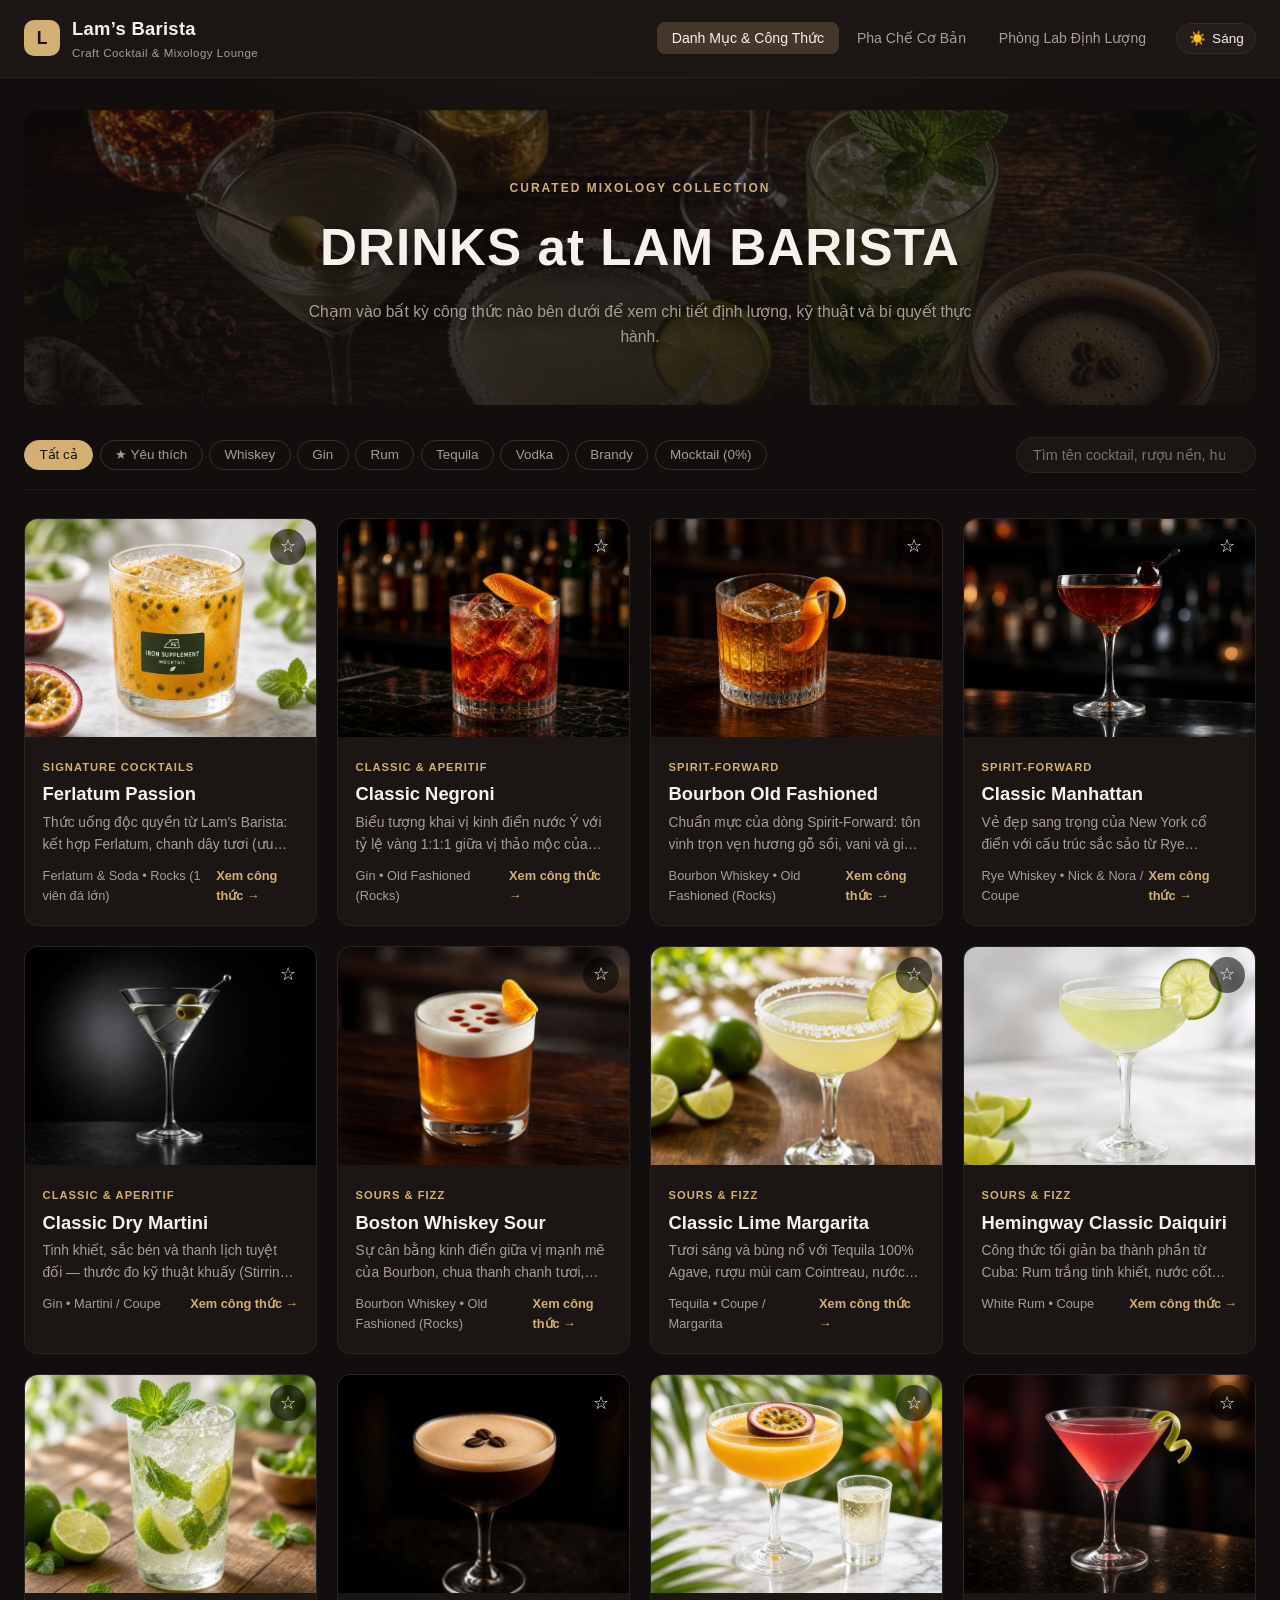
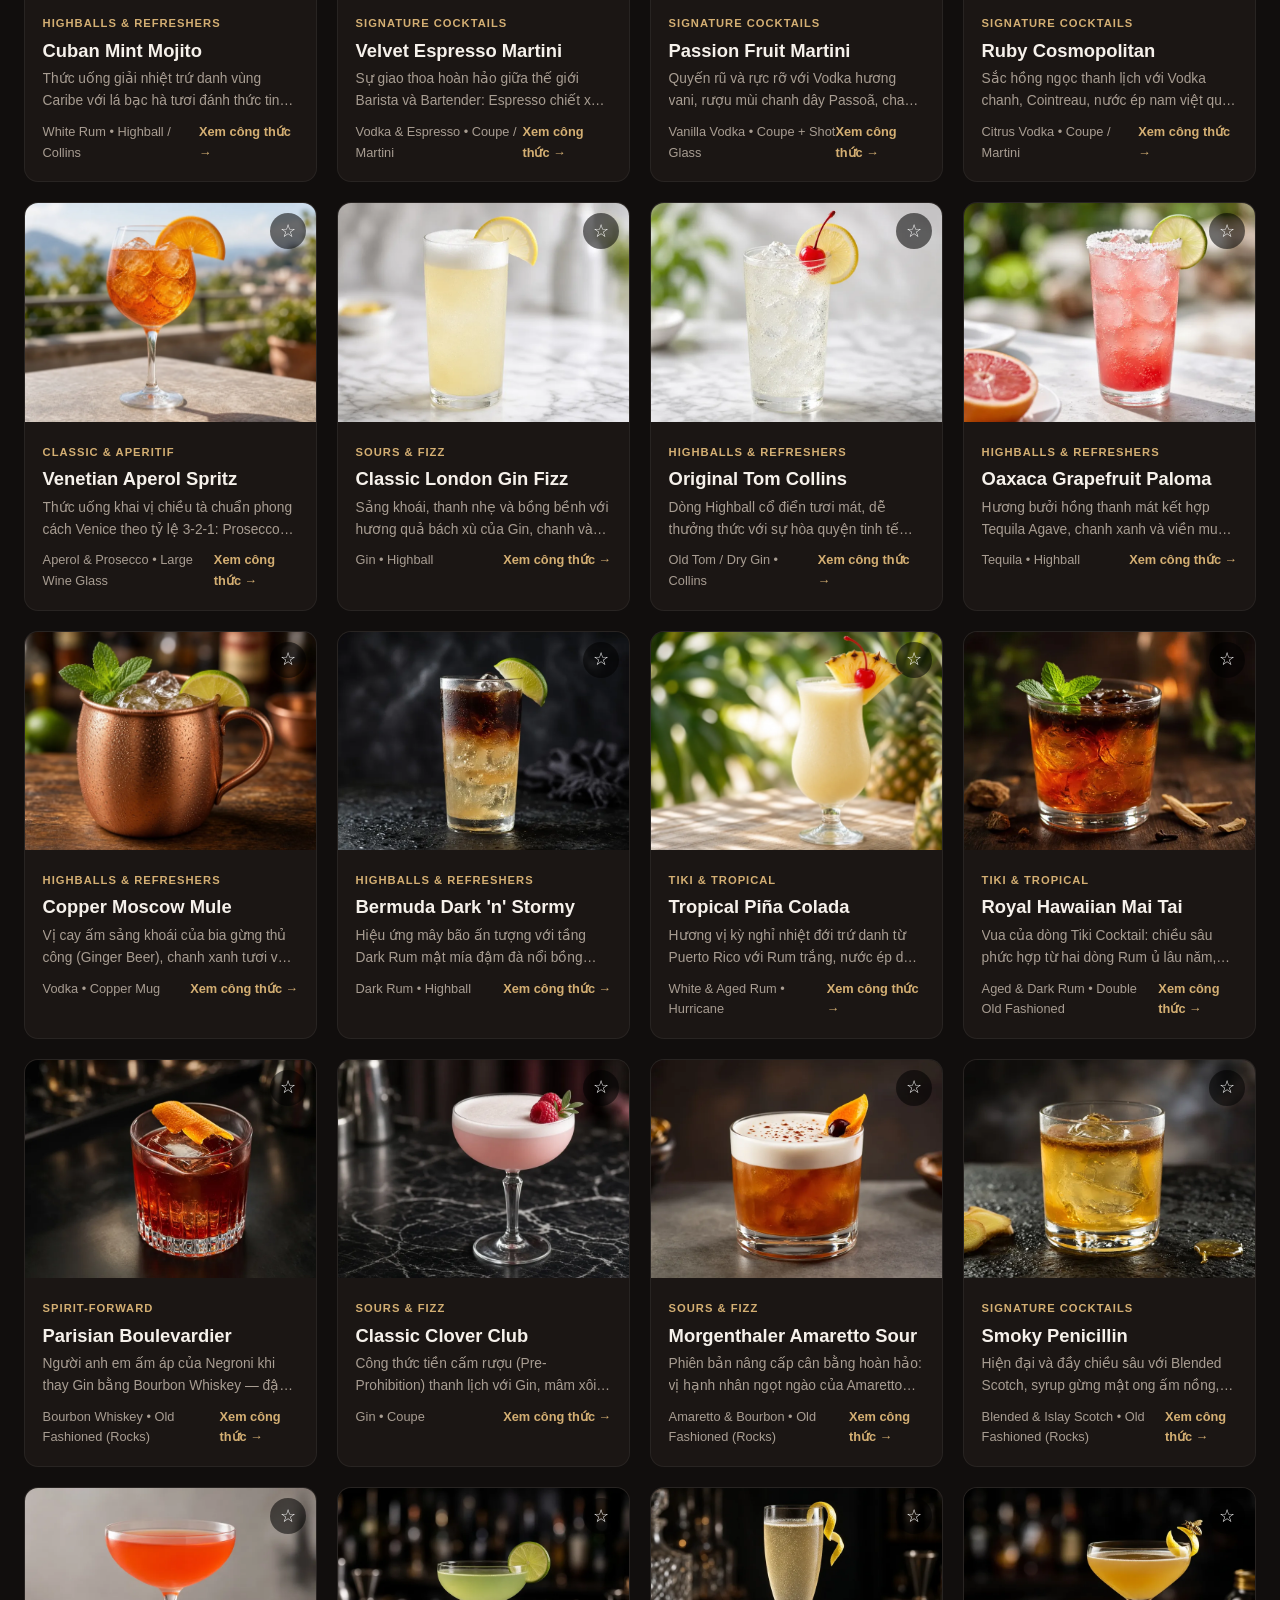
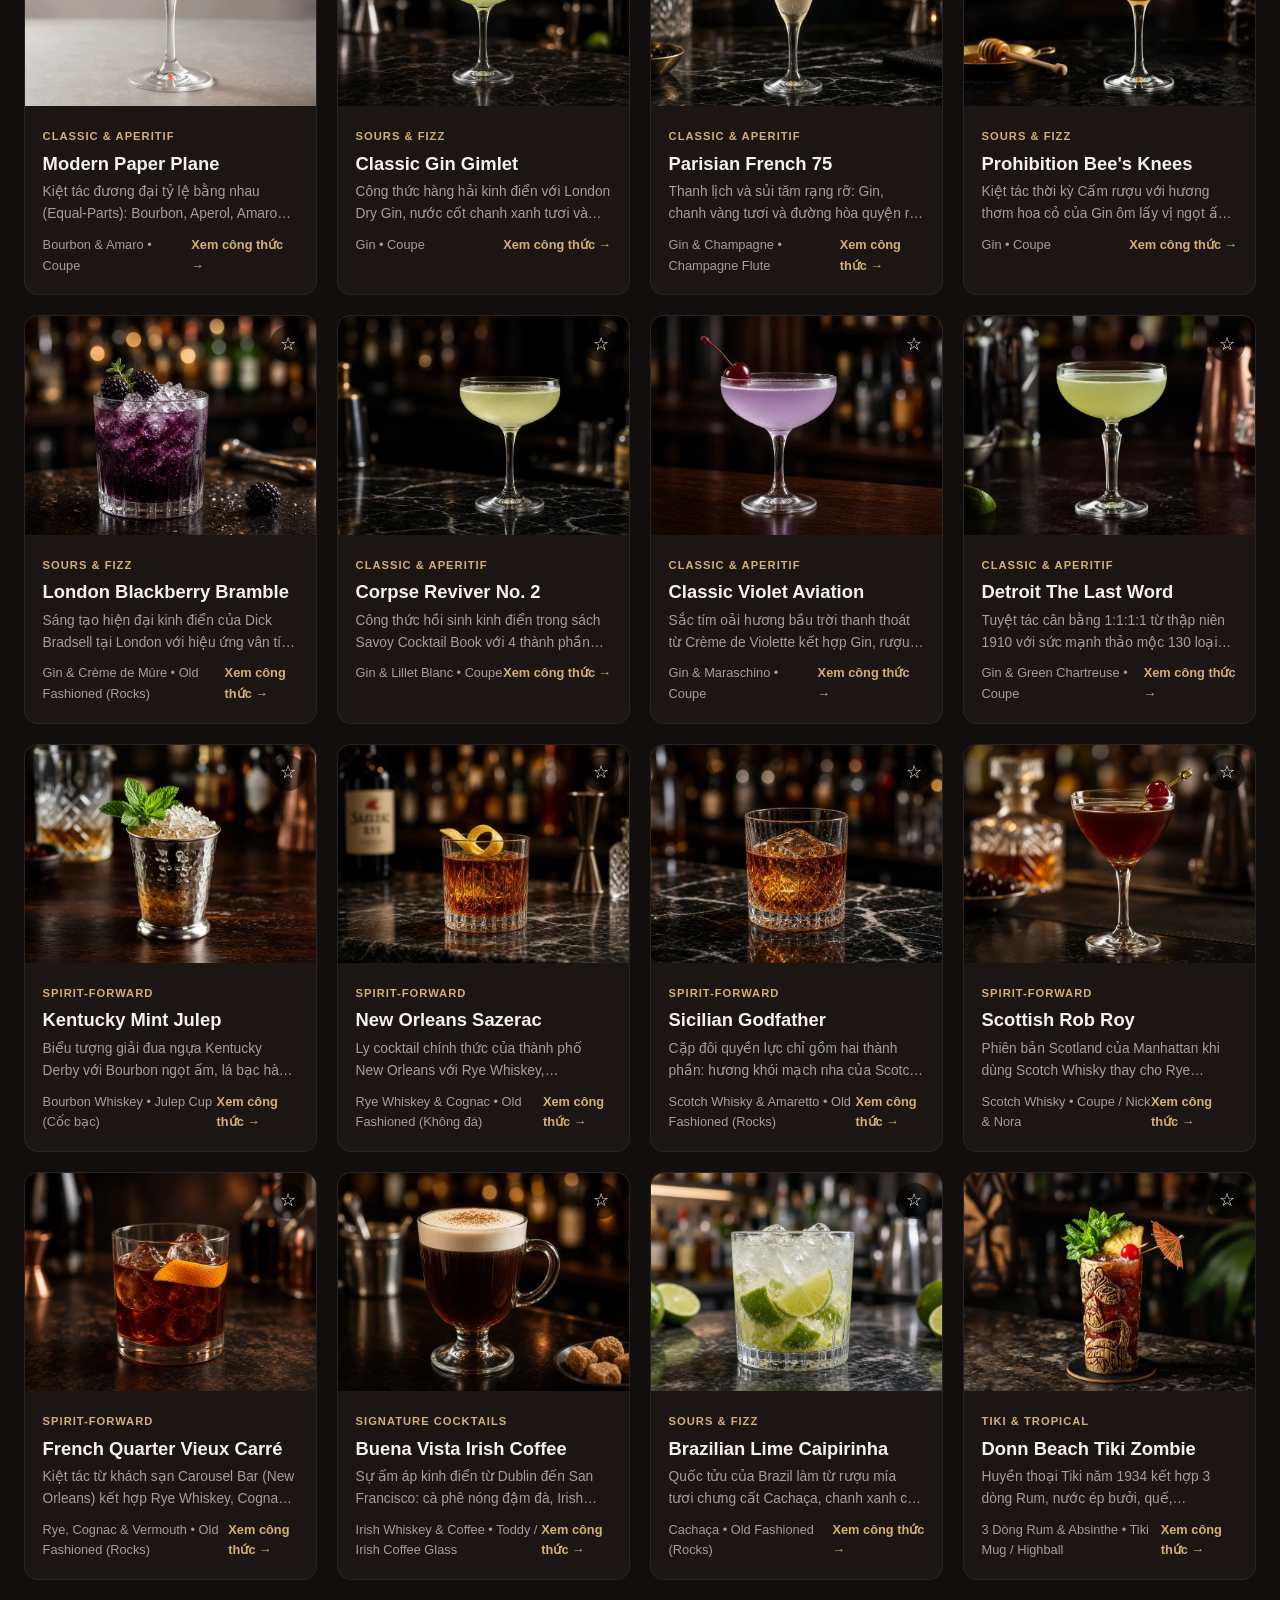
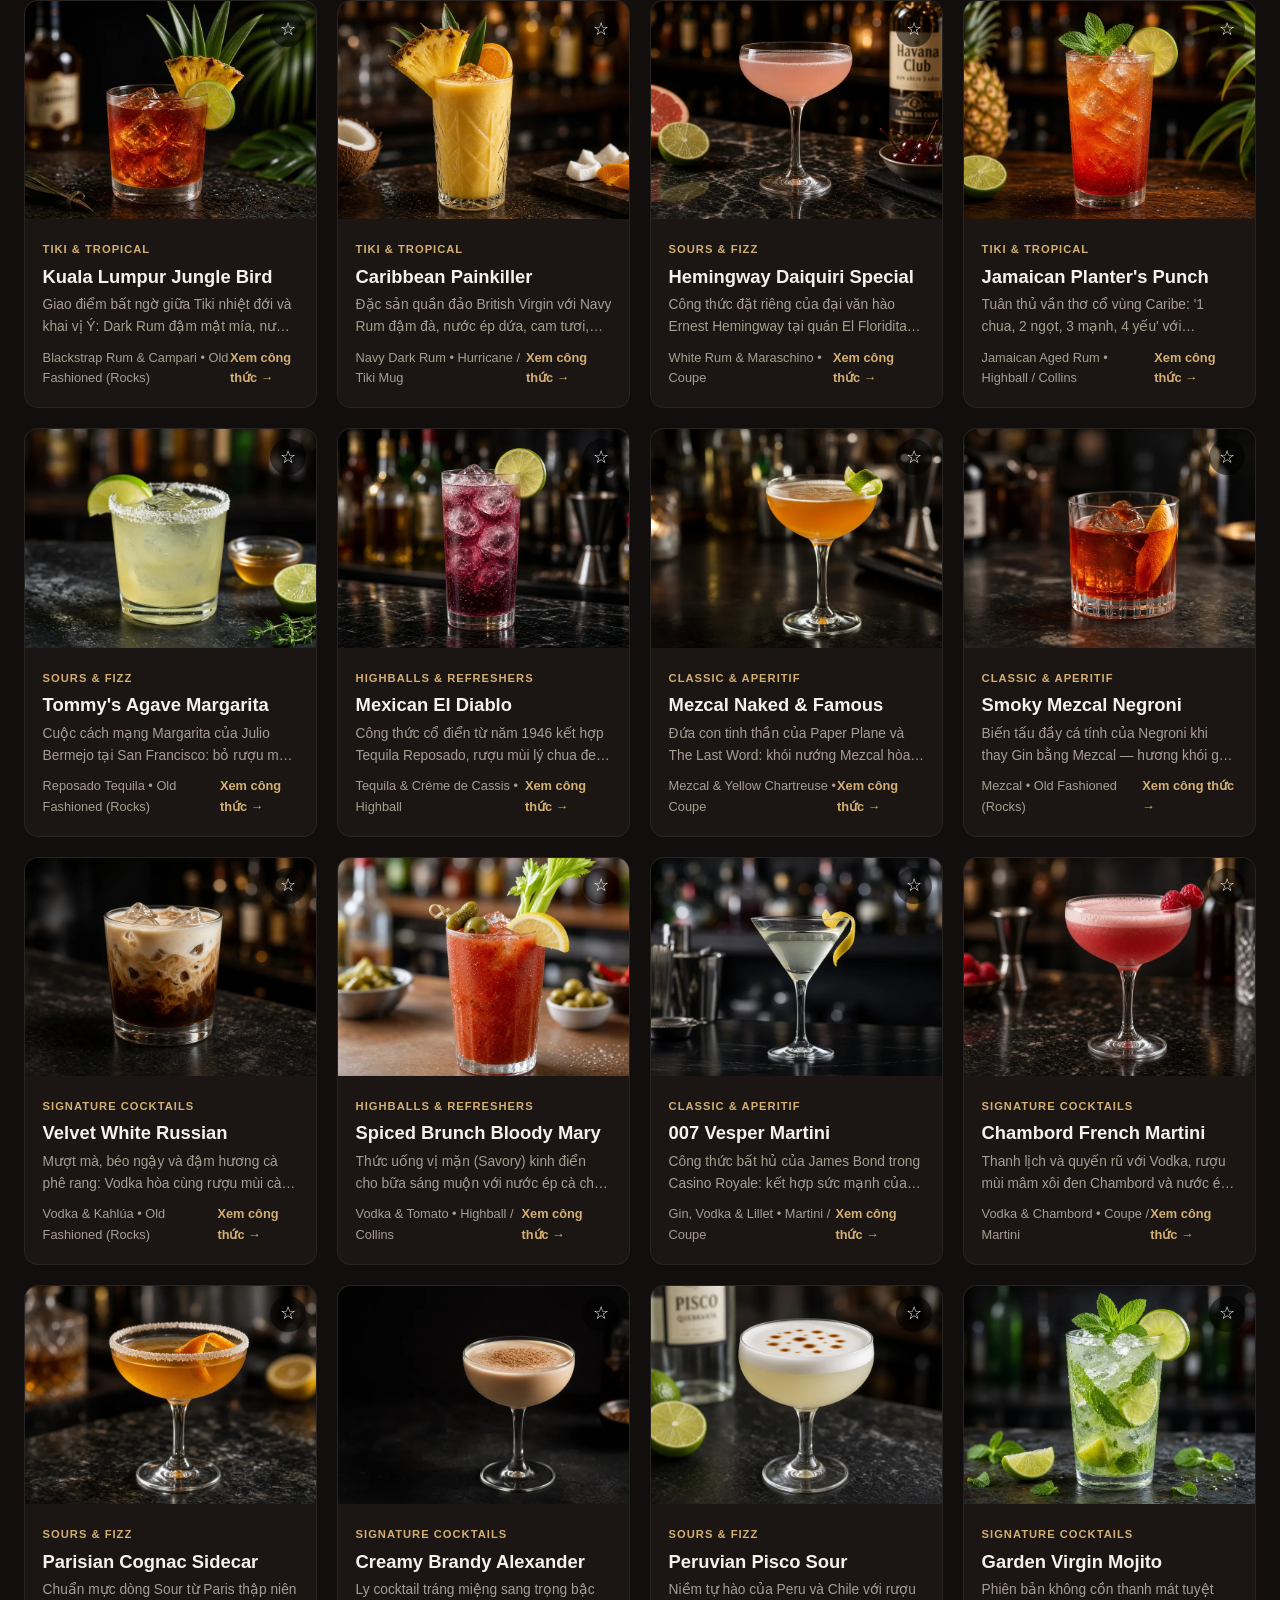
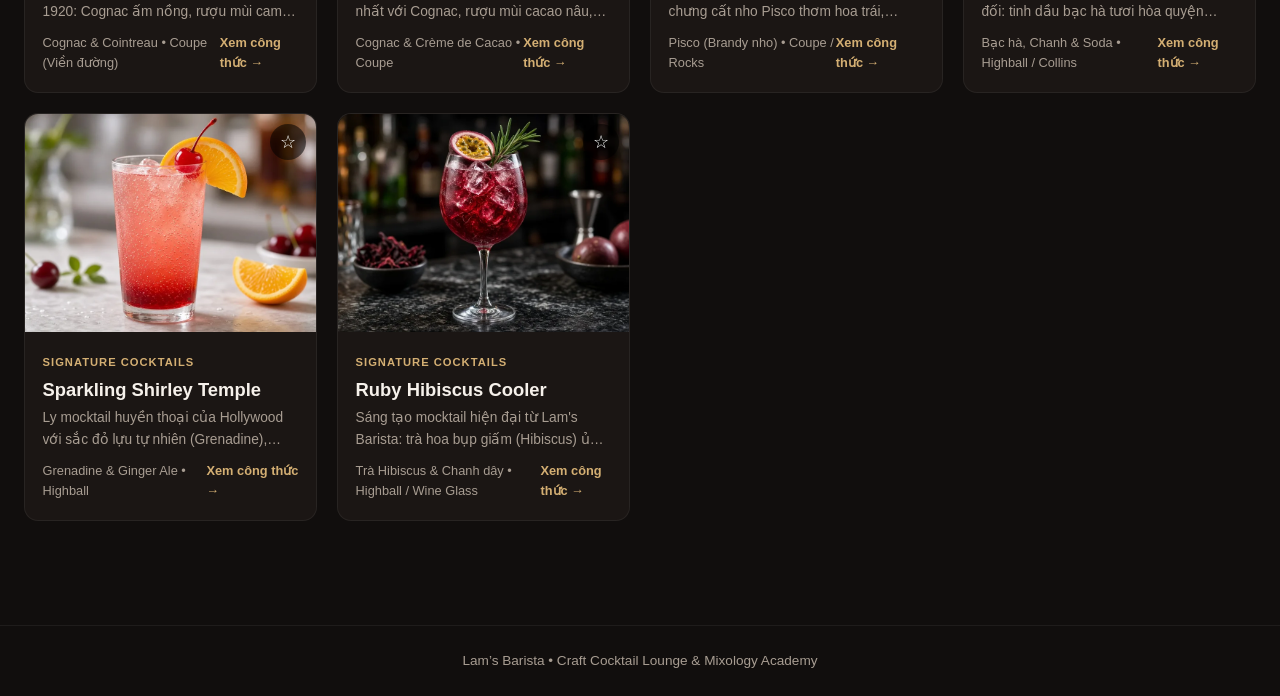
==== commit 29baefa1: "final changes" ====
--- a/index.html
+++ b/index.html
@@ -37,15 +37,16 @@
   <main class="container">
     <!-- TAB 1: DANH MỤC & CÔNG THỨC -->
     <section id="view-recipes" class="view-section active">
-      <div class="hero">
-        <span class="hero-kicker">CURATED MIXOLOGY COLLECTION • 58 RECIPES</span>
-        <h1>Thư Viện Cocktail & Mocktail</h1>
-        <p>Chạm vào bất kỳ công thức nào bên dưới để tự động cuộn xuống bảng pha chế chi tiết với sắc màu đặc trưng từng ly, định lượng chuẩn quầy bar và bí quyết thực hành.</p>
+      <div class="hero hero-drinks" style="background-image: linear-gradient(rgba(17,14,13,0.65), rgba(17,14,13,0.85)), url('images/hero.webp');">
+        <span class="hero-kicker">CURATED MIXOLOGY COLLECTION</span>
+        <h1>DRINKS at LAM BARISTA</h1>
+        <p>Chạm vào bất kỳ công thức nào bên dưới để xem chi tiết định lượng, kỹ thuật và bí quyết thực hành.</p>
       </div>
 
       <div class="toolbar">
         <div class="filter-pills">
-          <button type="button" class="pill active" data-spirit="All">Tất cả (58)</button>
+          <button type="button" class="pill active" data-spirit="All">Tất cả</button>
+          <button type="button" class="pill" data-spirit="Favorites">★ Yêu thích</button>
           <button type="button" class="pill" data-spirit="Whiskey">Whiskey</button>
           <button type="button" class="pill" data-spirit="Gin">Gin</button>
           <button type="button" class="pill" data-spirit="Rum">Rum</button>
@@ -266,7 +267,7 @@
     <!-- TAB 3: PHÒNG LAB ĐỊNH LƯỢNG -->
 <section id="view-lab" class="view-section">
       <div class="hero">
-        <span class="hero-kicker">PRECISION MIXOLOGY TOOLS • ABV & BATCHING</span>
+        <span class="hero-kicker">PRECISION MIXOLOGY TOOLS</span>
         <h1>Phòng Lab Tính Toán Định Lượng & Độ Cồn</h1>
         <p>Công cụ thực hành giúp bạn kiểm soát chính xác nồng độ cồn thực tế sau khi đá tan và quy đổi công thức pha sẵn (Pre-batching) cho các buổi tiệc.</p>
       </div>
--- a/style.css
+++ b/style.css
@@ -549,3 +549,132 @@
   nav { order: 3; width: 100%; justify-content: center; }
   .search-input { min-width: 100%; }
 }
+
+/* Hero with background image */
+.hero-drinks {
+  background-size: cover;
+  background-position: center;
+  border-radius: 16px;
+  padding: 4rem 1.5rem 3.5rem;
+  margin-bottom: 2rem;
+  position: relative;
+  overflow: hidden;
+}
+
+.hero-drinks .hero-kicker,
+.hero-drinks h1,
+.hero-drinks p {
+  position: relative;
+  z-index: 1;
+  text-shadow: 0 2px 12px rgba(0,0,0,0.6);
+}
+
+.hero-drinks h1 {
+  font-size: clamp(2rem, 5vw, 3.2rem);
+  letter-spacing: 1px;
+  font-weight: 800;
+}
+
+/* Recipe panel extras */
+.recipe-actions {
+  display: flex;
+  flex-wrap: wrap;
+  gap: 0.6rem;
+  align-items: center;
+  margin: 0.8rem 0 1rem;
+}
+
+.unit-toggle {
+  display: inline-flex;
+  background: var(--bg-primary);
+  border: 1px solid var(--border);
+  border-radius: 999px;
+  overflow: hidden;
+}
+
+.unit-toggle button {
+  background: transparent;
+  border: none;
+  color: var(--text-secondary);
+  padding: 0.4rem 0.9rem;
+  font-size: 0.82rem;
+  font-weight: 600;
+  cursor: pointer;
+}
+
+.unit-toggle button.active {
+  background: var(--gold);
+  color: #1a1614;
+}
+
+.btn-icon {
+  background: var(--bg-surface-hover);
+  border: 1px solid var(--border);
+  color: var(--text-primary);
+  padding: 0.45rem 0.85rem;
+  border-radius: 8px;
+  font-size: 0.84rem;
+  cursor: pointer;
+  display: inline-flex;
+  align-items: center;
+  gap: 0.35rem;
+}
+
+.btn-icon:hover {
+  border-color: var(--gold);
+}
+
+.fav-btn {
+  position: absolute;
+  top: 10px;
+  right: 10px;
+  width: 36px;
+  height: 36px;
+  border-radius: 50%;
+  background: rgba(0,0,0,0.55);
+  border: none;
+  color: #fff;
+  font-size: 1.1rem;
+  cursor: pointer;
+  display: flex;
+  align-items: center;
+  justify-content: center;
+  transition: all 0.2s;
+  z-index: 2;
+}
+
+.fav-btn.active,
+.fav-btn:hover {
+  background: var(--gold);
+  color: #1a1614;
+}
+
+.card {
+  position: relative;
+}
+
+.back-to-menu {
+  display: inline-flex;
+  align-items: center;
+  gap: 0.3rem;
+  margin-bottom: 0.8rem;
+  background: transparent;
+  border: 1px solid var(--border);
+  color: var(--text-secondary);
+  padding: 0.35rem 0.75rem;
+  border-radius: 999px;
+  font-size: 0.82rem;
+  cursor: pointer;
+}
+
+.back-to-menu:hover {
+  color: var(--text-primary);
+  border-color: var(--gold);
+}
+
+/* Lab extras */
+.lab-extra {
+  margin-top: 0.6rem;
+  font-size: 0.85rem;
+  color: var(--text-secondary);
+}
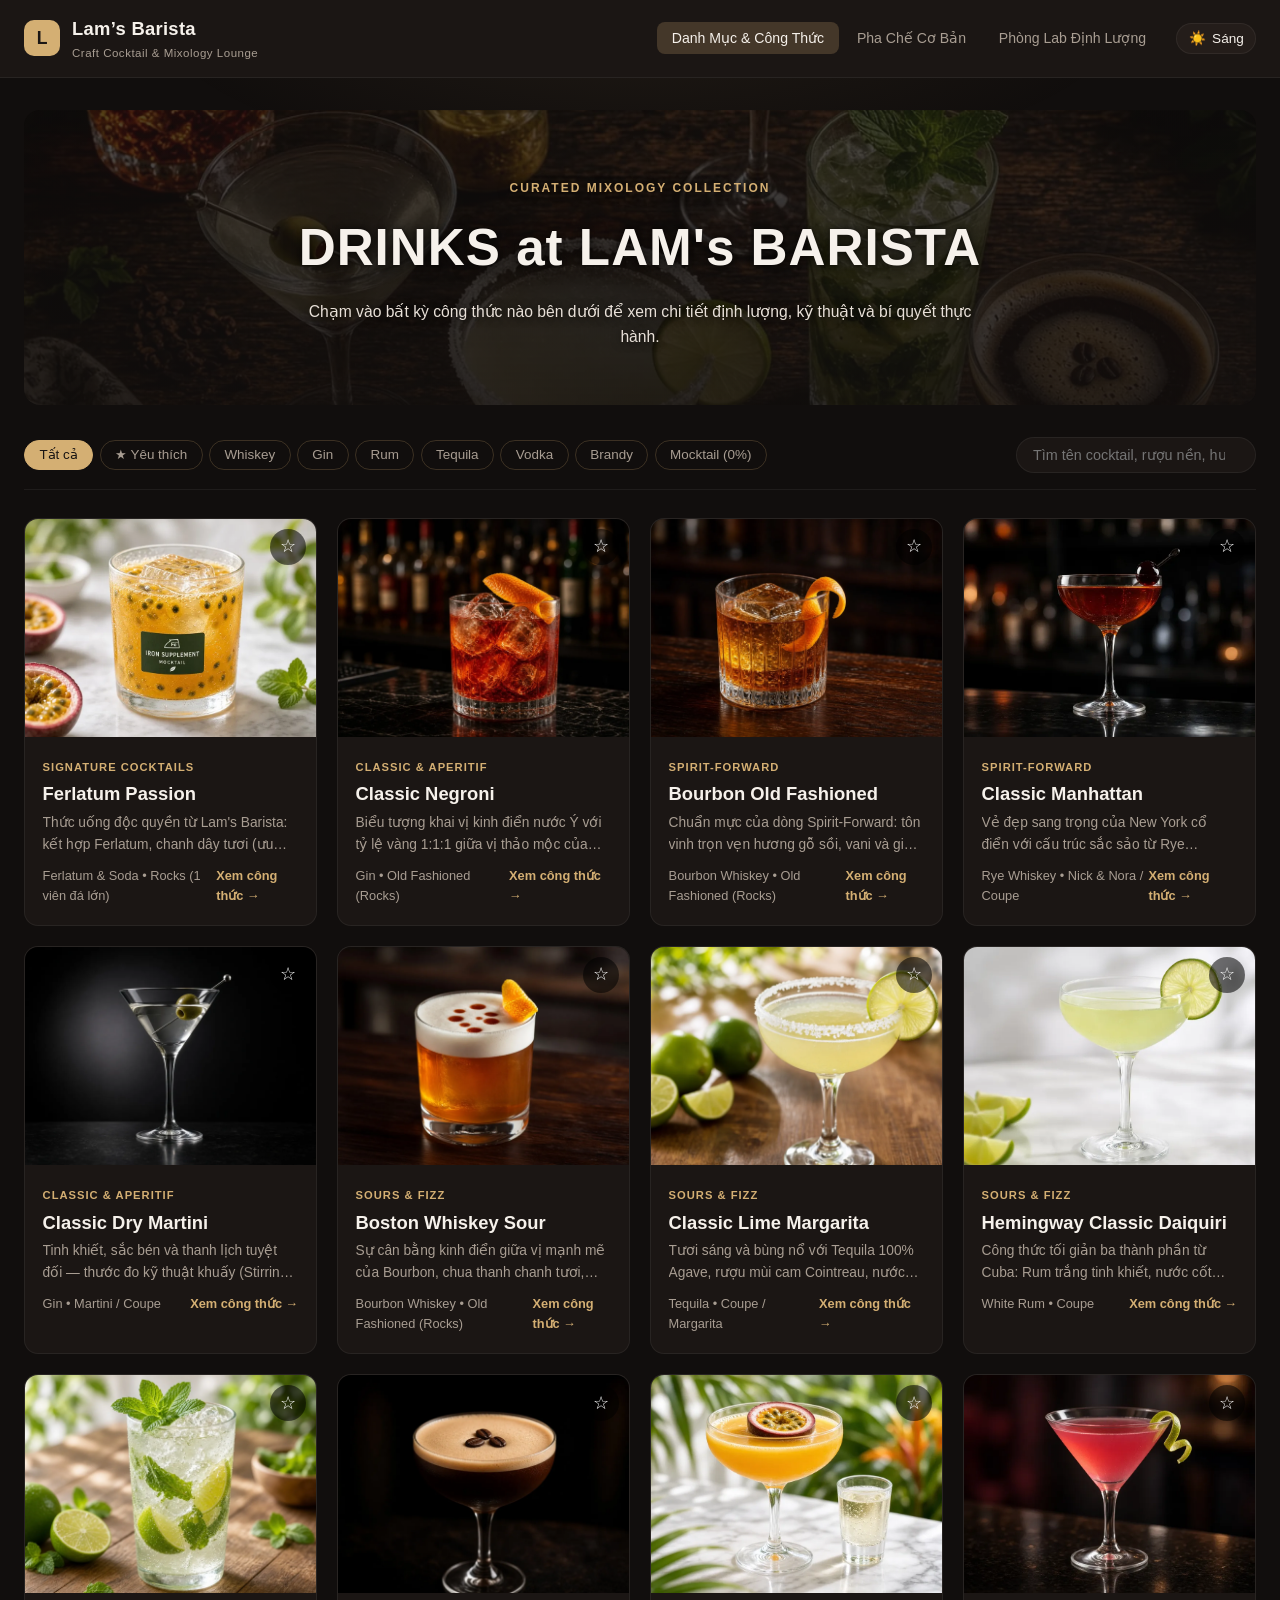
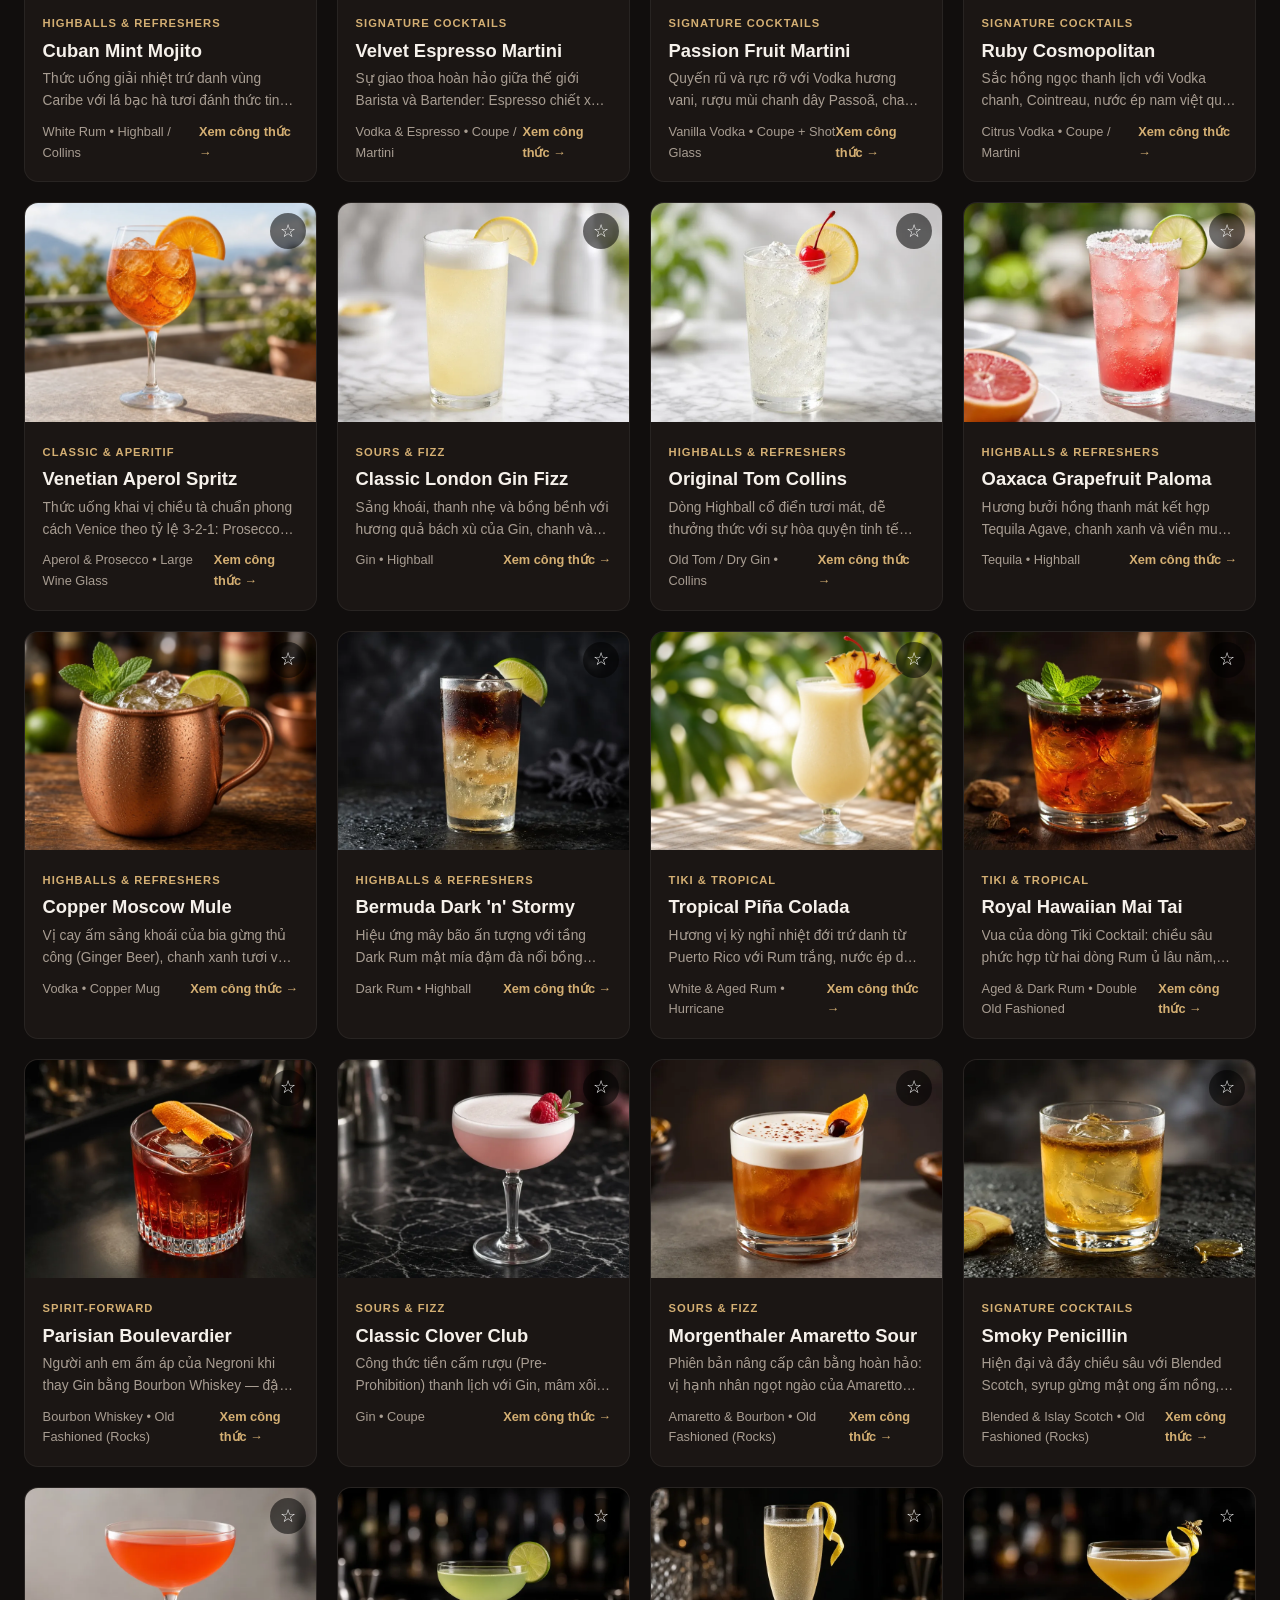
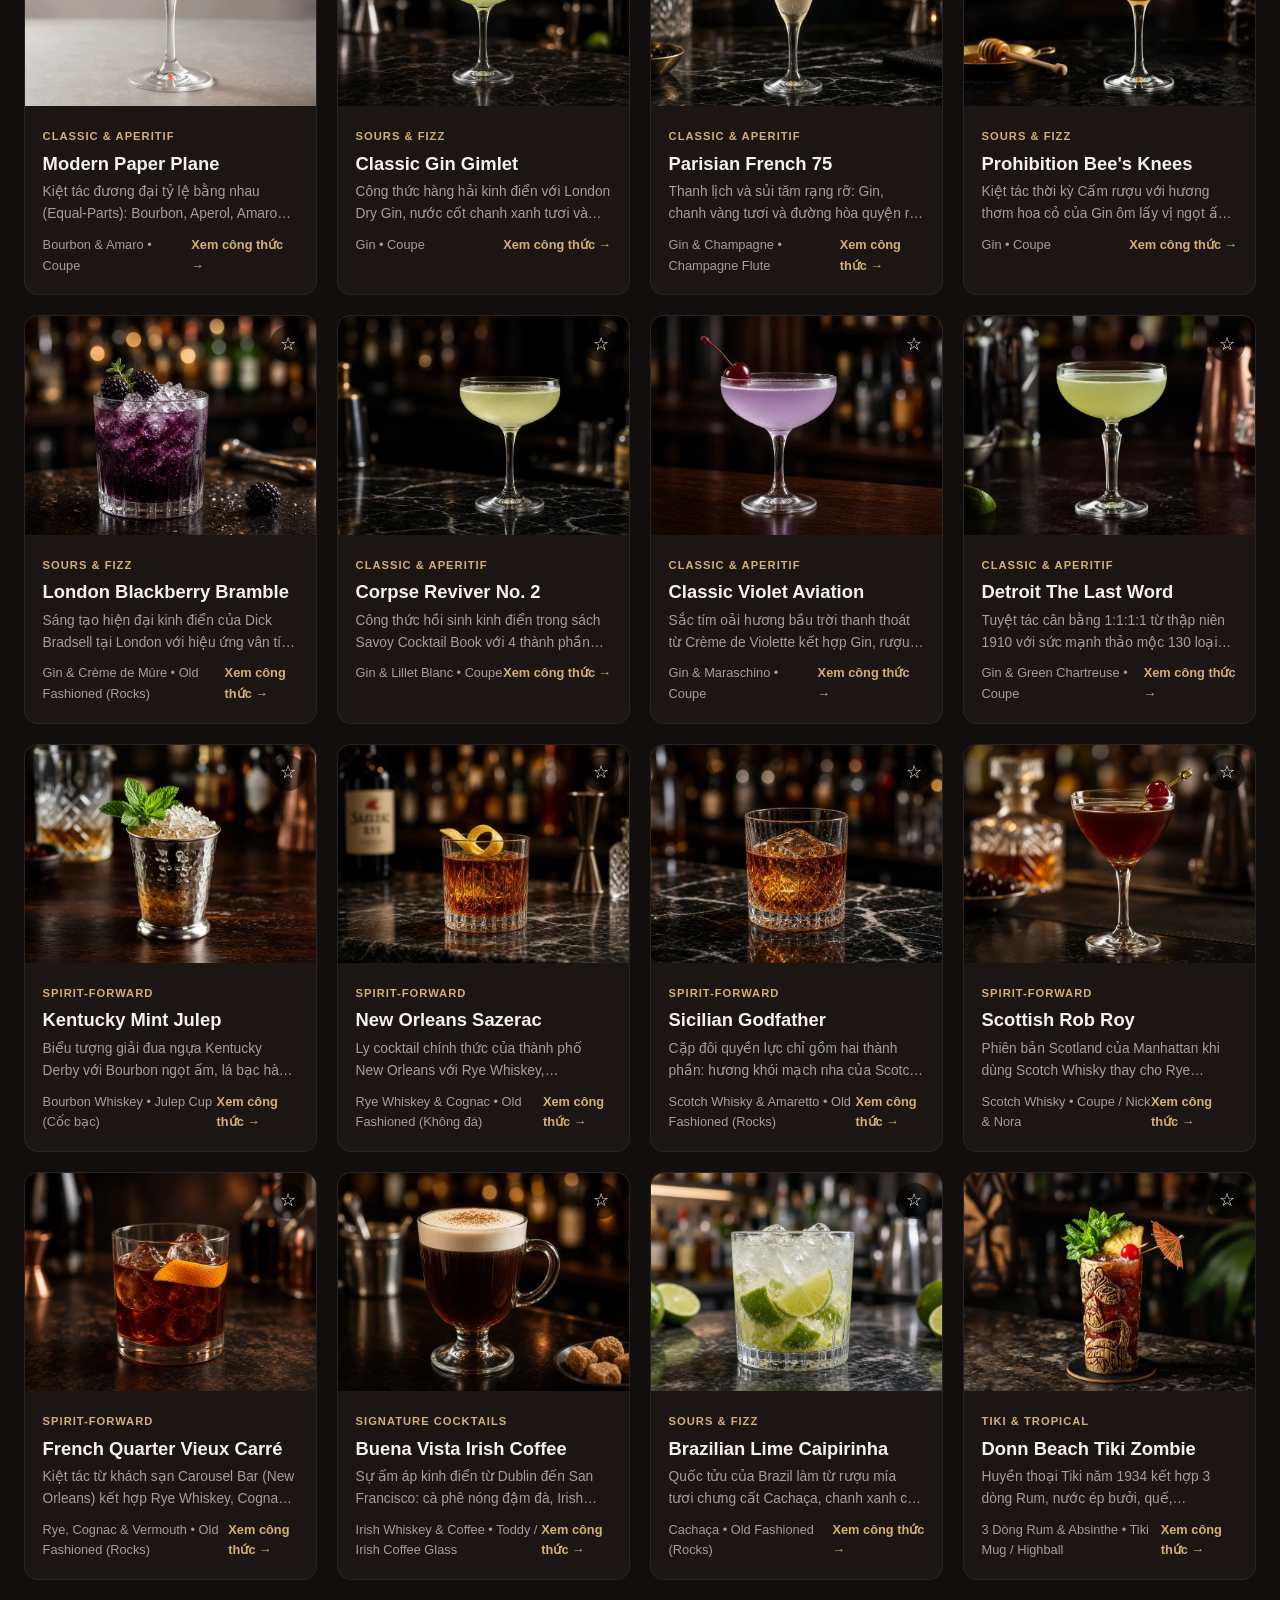
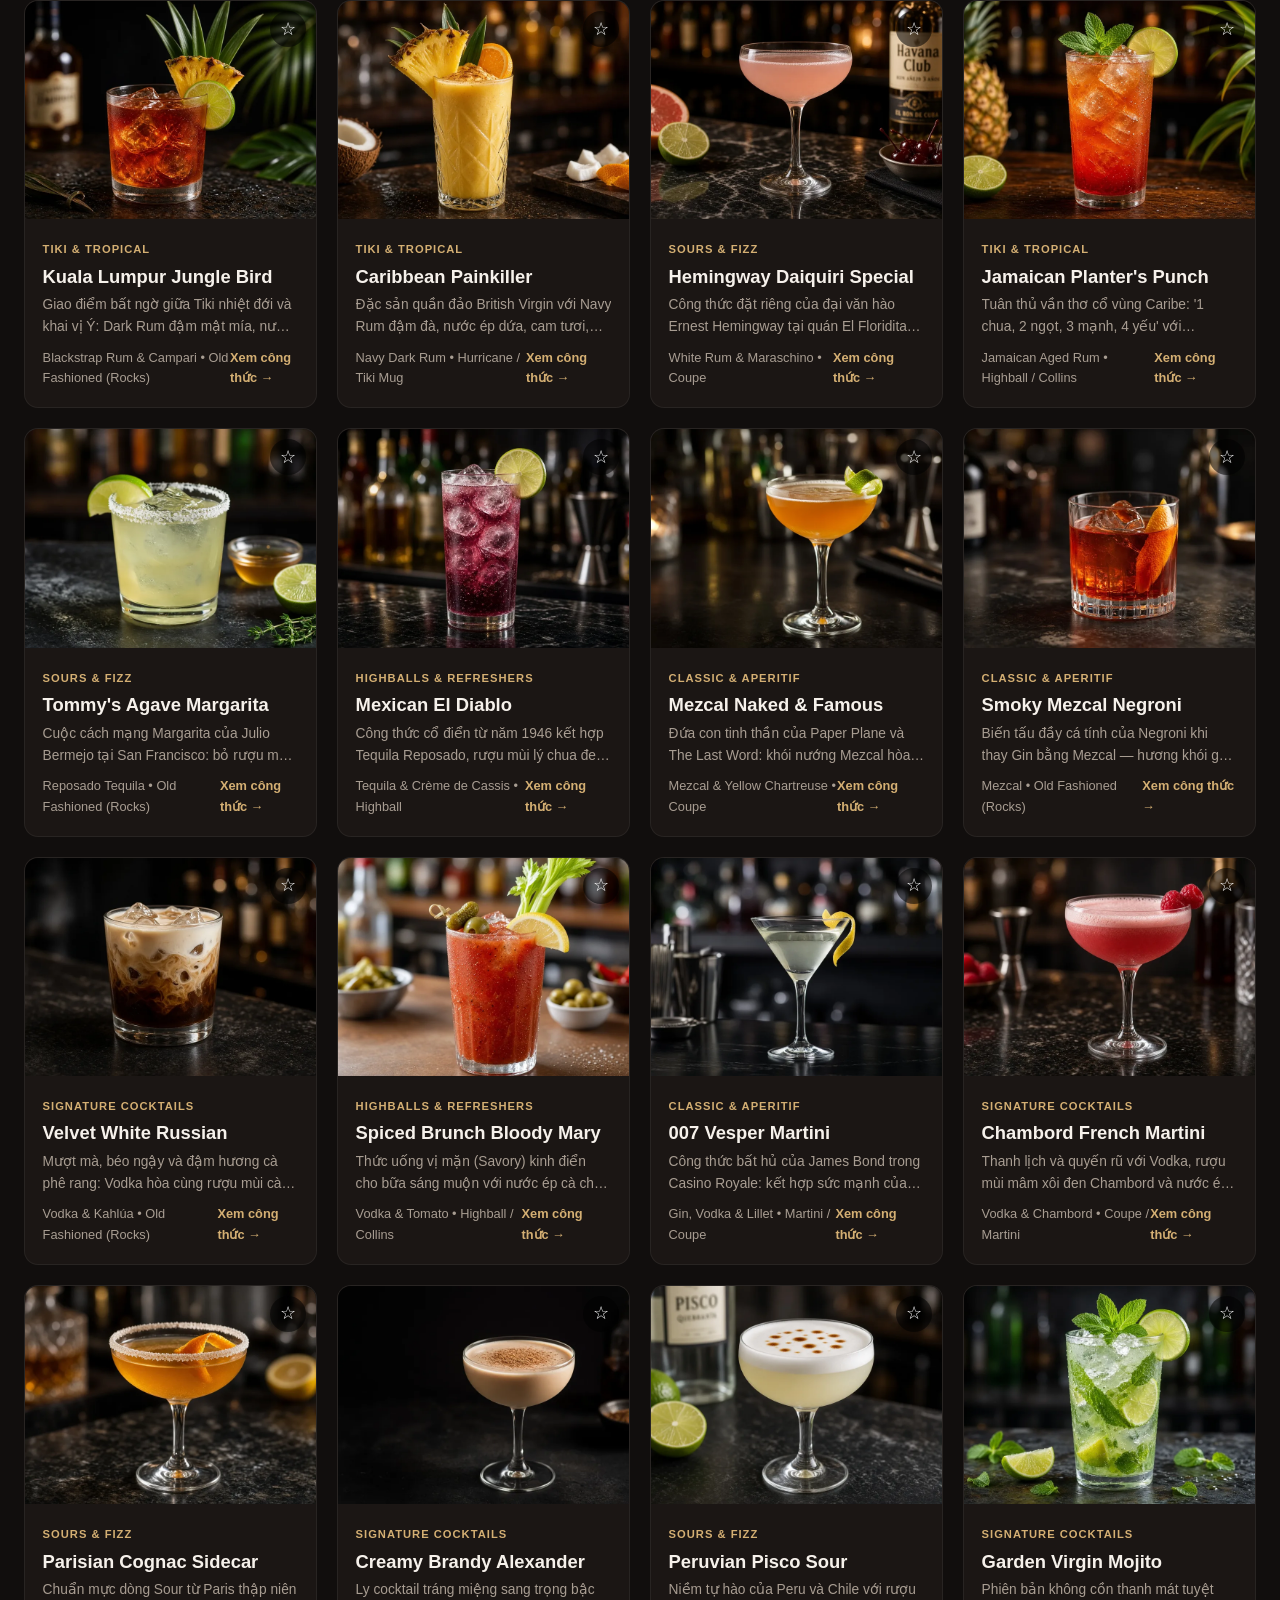
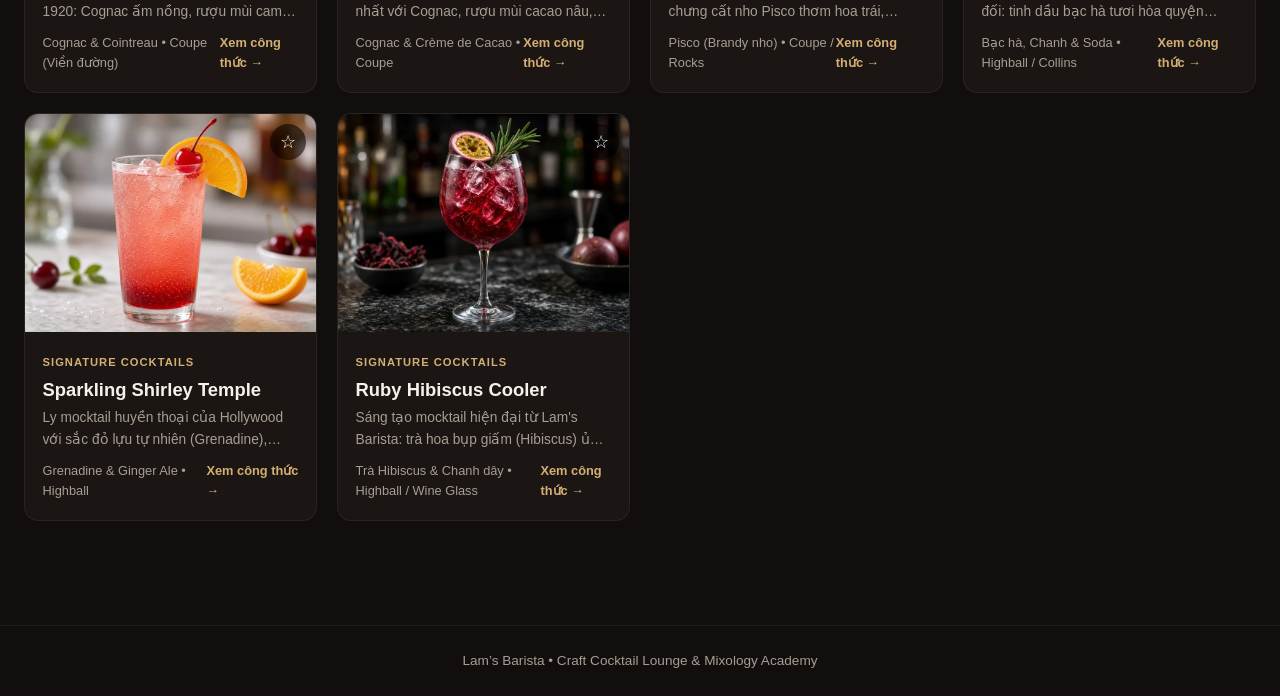
==== commit 5ee7bf03: "update 3.15 21" ====
--- a/index.html
+++ b/index.html
@@ -37,9 +37,9 @@
   <main class="container">
     <!-- TAB 1: DANH MỤC & CÔNG THỨC -->
     <section id="view-recipes" class="view-section active">
-      <div class="hero hero-drinks" style="background-image: linear-gradient(rgba(17,14,13,0.65), rgba(17,14,13,0.85)), url('images/hero.webp');">
+      <div class="hero hero-drinks" style="background-image: linear-gradient(rgba(17,14,13,0.72), rgba(17,14,13,0.88)), url('images/hero.webp');">
         <span class="hero-kicker">CURATED MIXOLOGY COLLECTION</span>
-        <h1>DRINKS at LAM BARISTA</h1>
+        <h1>DRINKS at LAM's BARISTA</h1>
         <p>Chạm vào bất kỳ công thức nào bên dưới để xem chi tiết định lượng, kỹ thuật và bí quyết thực hành.</p>
       </div>
 
@@ -87,6 +87,7 @@
           <span class="module-num">Phần 01</span>
           <h2 class="module-title">Dụng Cụ Quầy Bar & Phân Loại Ly</h2>
         </div>
+        <img src="images/academy-tools.webp" alt="Dụng cụ pha chế cơ bản" class="module-img" loading="lazy">
         <p class="module-lead">Mình thấy chọn đúng dụng cụ giúp thao tác mượt hơn và dễ vệ sinh hơn nhiều. Dưới đây là những món mình hay dùng và cách mình nghĩ về chúng.</p>
         <div class="lesson-grid">
           <div class="lesson-box">
@@ -123,6 +124,7 @@
           <span class="module-num">Phần 02</span>
           <h2 class="module-title">6 Dòng Rượu Nền & Rượu Bổ Trợ</h2>
         </div>
+        <img src="images/academy-spirits.webp" alt="Các dòng rượu nền chính" class="module-img" loading="lazy">
         <p class="module-lead">Rượu nền thường chiếm phần lớn trong ly, nên mình hay chọn loại có cá tính rõ để xây dựng hương vị xung quanh nó. Dưới đây là cách mình nhìn nhận từng dòng.</p>
         <div class="lesson-grid">
           <div class="lesson-box">
@@ -157,6 +159,7 @@
           <span class="module-num">Phần 03</span>
           <h2 class="module-title">Vai Trò Của Đá & Độ Loãng</h2>
         </div>
+        <img src="images/academy-ice.webp" alt="Đá viên và độ loãng" class="module-img" loading="lazy">
         <p class="module-lead">Mình nhận ra nước từ đá tan ra là một phần của công thức. Nếu không loãng vừa phải, rượu sẽ gắt và các lớp hương khó mở ra.</p>
         <div class="lesson-grid">
           <div class="lesson-box">
@@ -183,6 +186,7 @@
           <span class="module-num">Phần 04</span>
           <h2 class="module-title">6 Kỹ Thuật Pha Chế Mình Hay Dùng</h2>
         </div>
+        <img src="images/academy-techniques.webp" alt="Kỹ thuật lắc và khuấy" class="module-img" loading="lazy">
         <p class="module-lead">Mỗi kỹ thuật cho cảm giác khác nhau trên ly. Mình chọn tùy theo nguyên liệu và cảm giác muốn đạt được.</p>
         <div class="lesson-grid">
           <div class="lesson-box">
@@ -242,6 +246,7 @@
           <span class="module-num">Phần 06</span>
           <h2 class="module-title">Syrup & Trang Trí</h2>
         </div>
+        <img src="images/academy-garnish.webp" alt="Syrup và garnish" class="module-img" loading="lazy">
         <p class="module-lead">Syrup mình tự làm để kiểm soát độ ngọt và bảo quản. Garnish thì mình xem như lớp hương đầu tiên người uống cảm nhận.</p>
         <div class="lesson-grid">
           <div class="lesson-box">
--- a/style.css
+++ b/style.css
@@ -678,3 +678,27 @@
   font-size: 0.85rem;
   color: var(--text-secondary);
 }
+
+.module-img {
+  width: 100%;
+  max-height: 320px;
+  object-fit: cover;
+  border-radius: 12px;
+  margin: 0.8rem 0 1rem;
+  display: block;
+}
+
+/* Force readable light text on hero with dark image background (both themes) */
+.hero-drinks .hero-kicker {
+  color: #d4af73 !important;
+}
+
+.hero-drinks h1 {
+  color: #f6f1eb !important;
+  text-shadow: 0 2px 16px rgba(0,0,0,0.75), 0 0 4px rgba(0,0,0,0.5);
+}
+
+.hero-drinks p {
+  color: #e8e0d8 !important;
+  text-shadow: 0 1px 10px rgba(0,0,0,0.7);
+}
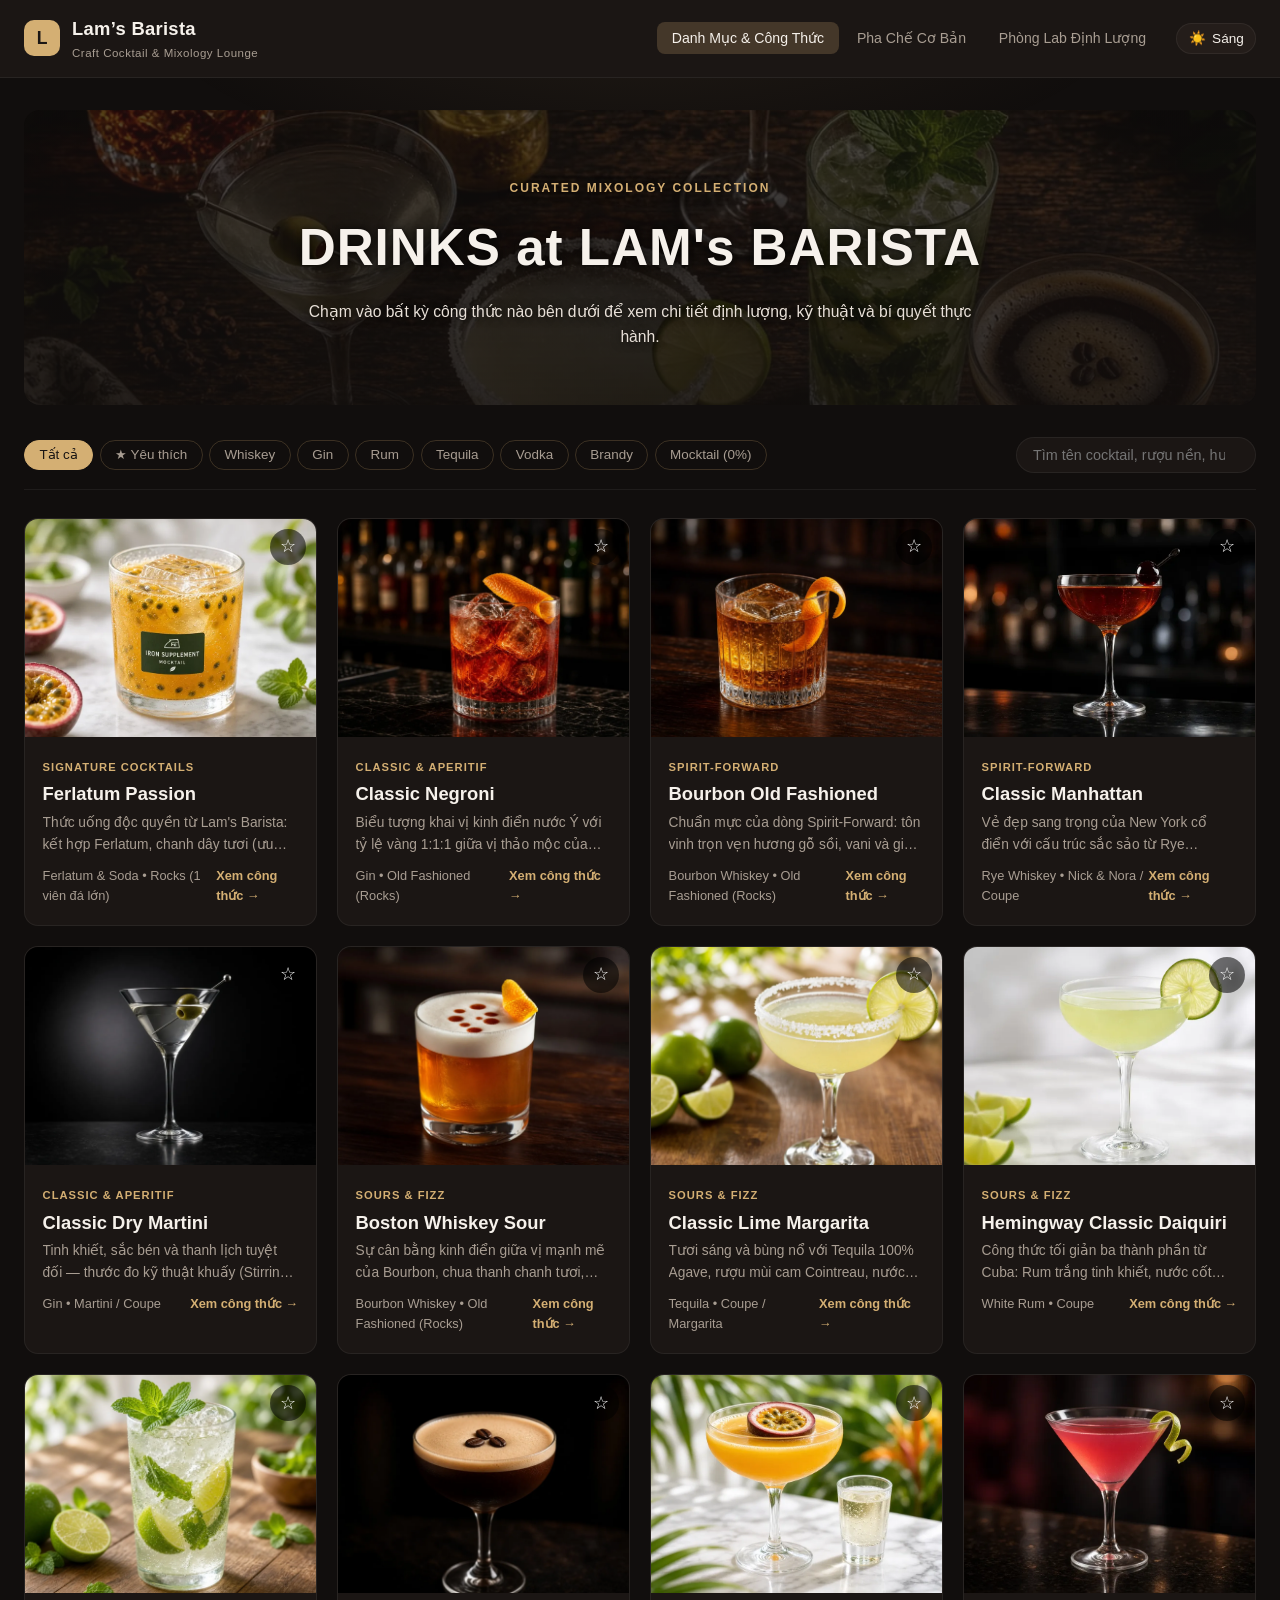
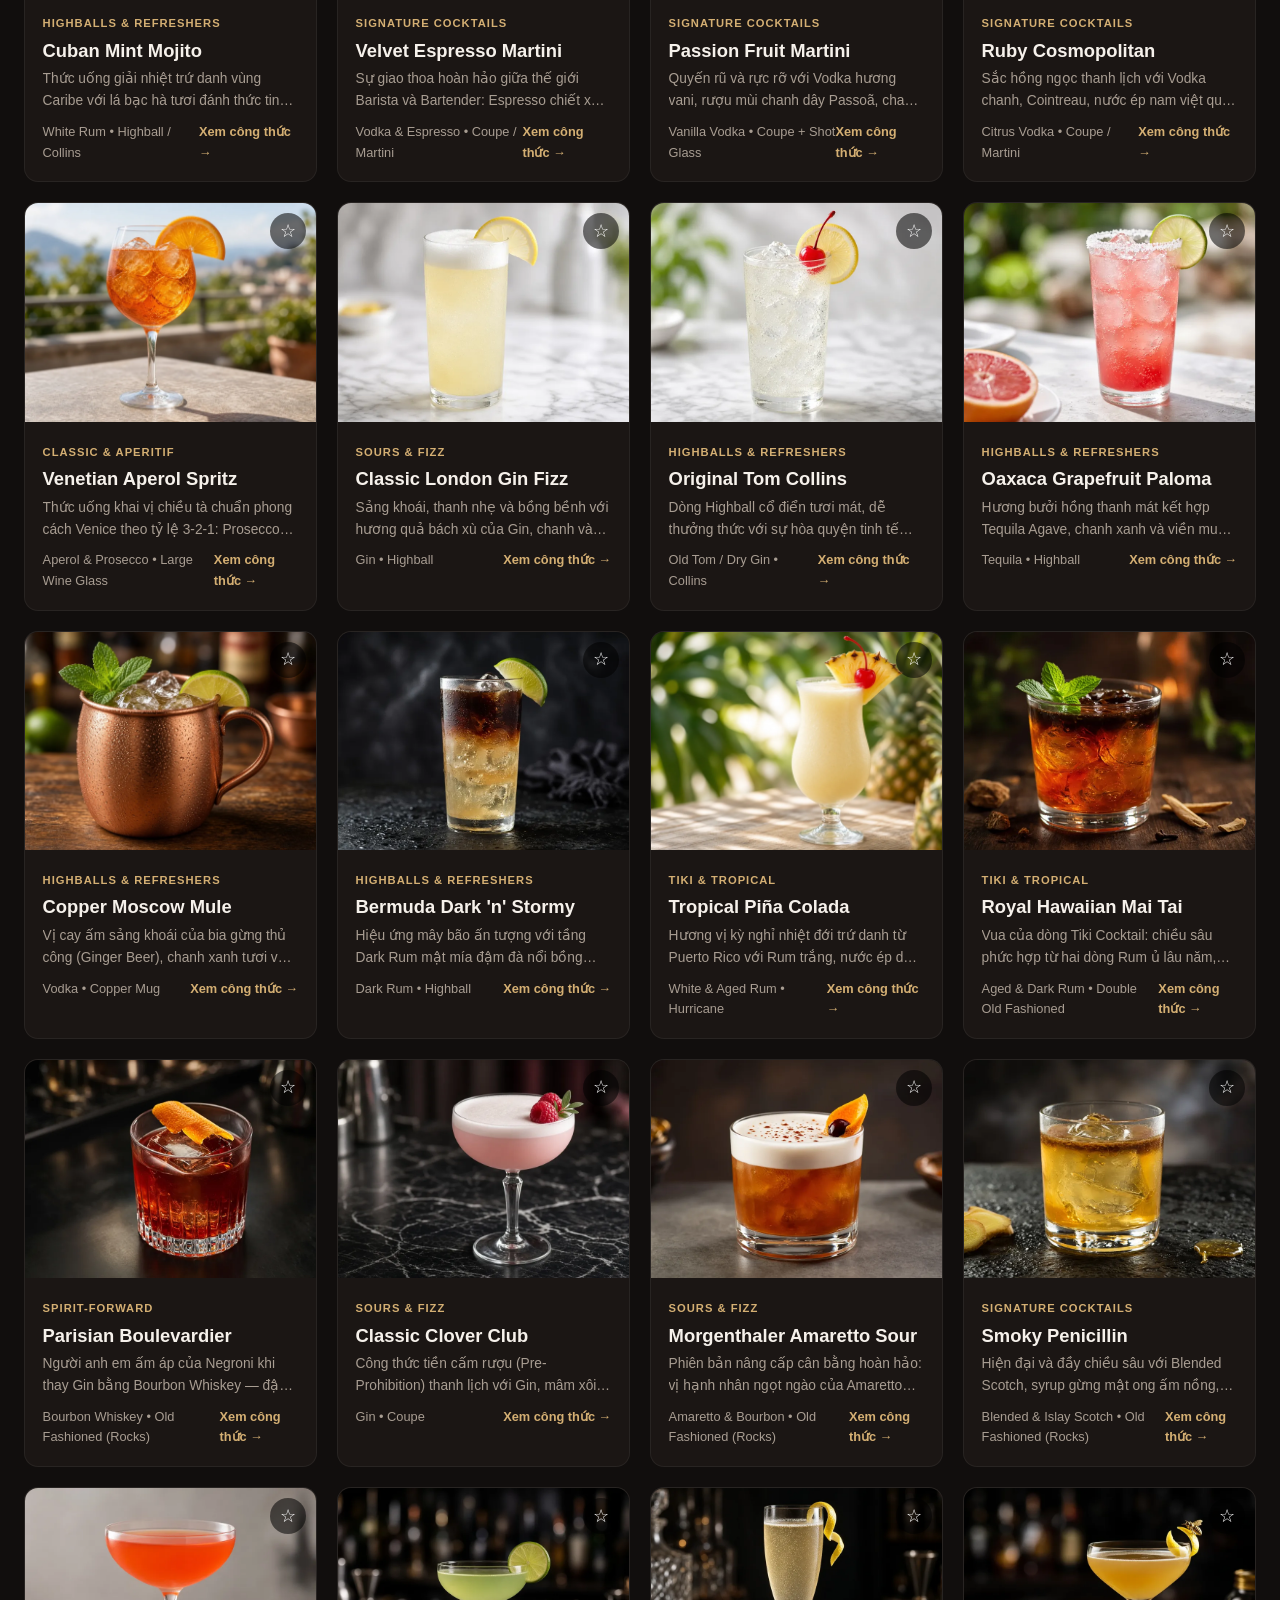
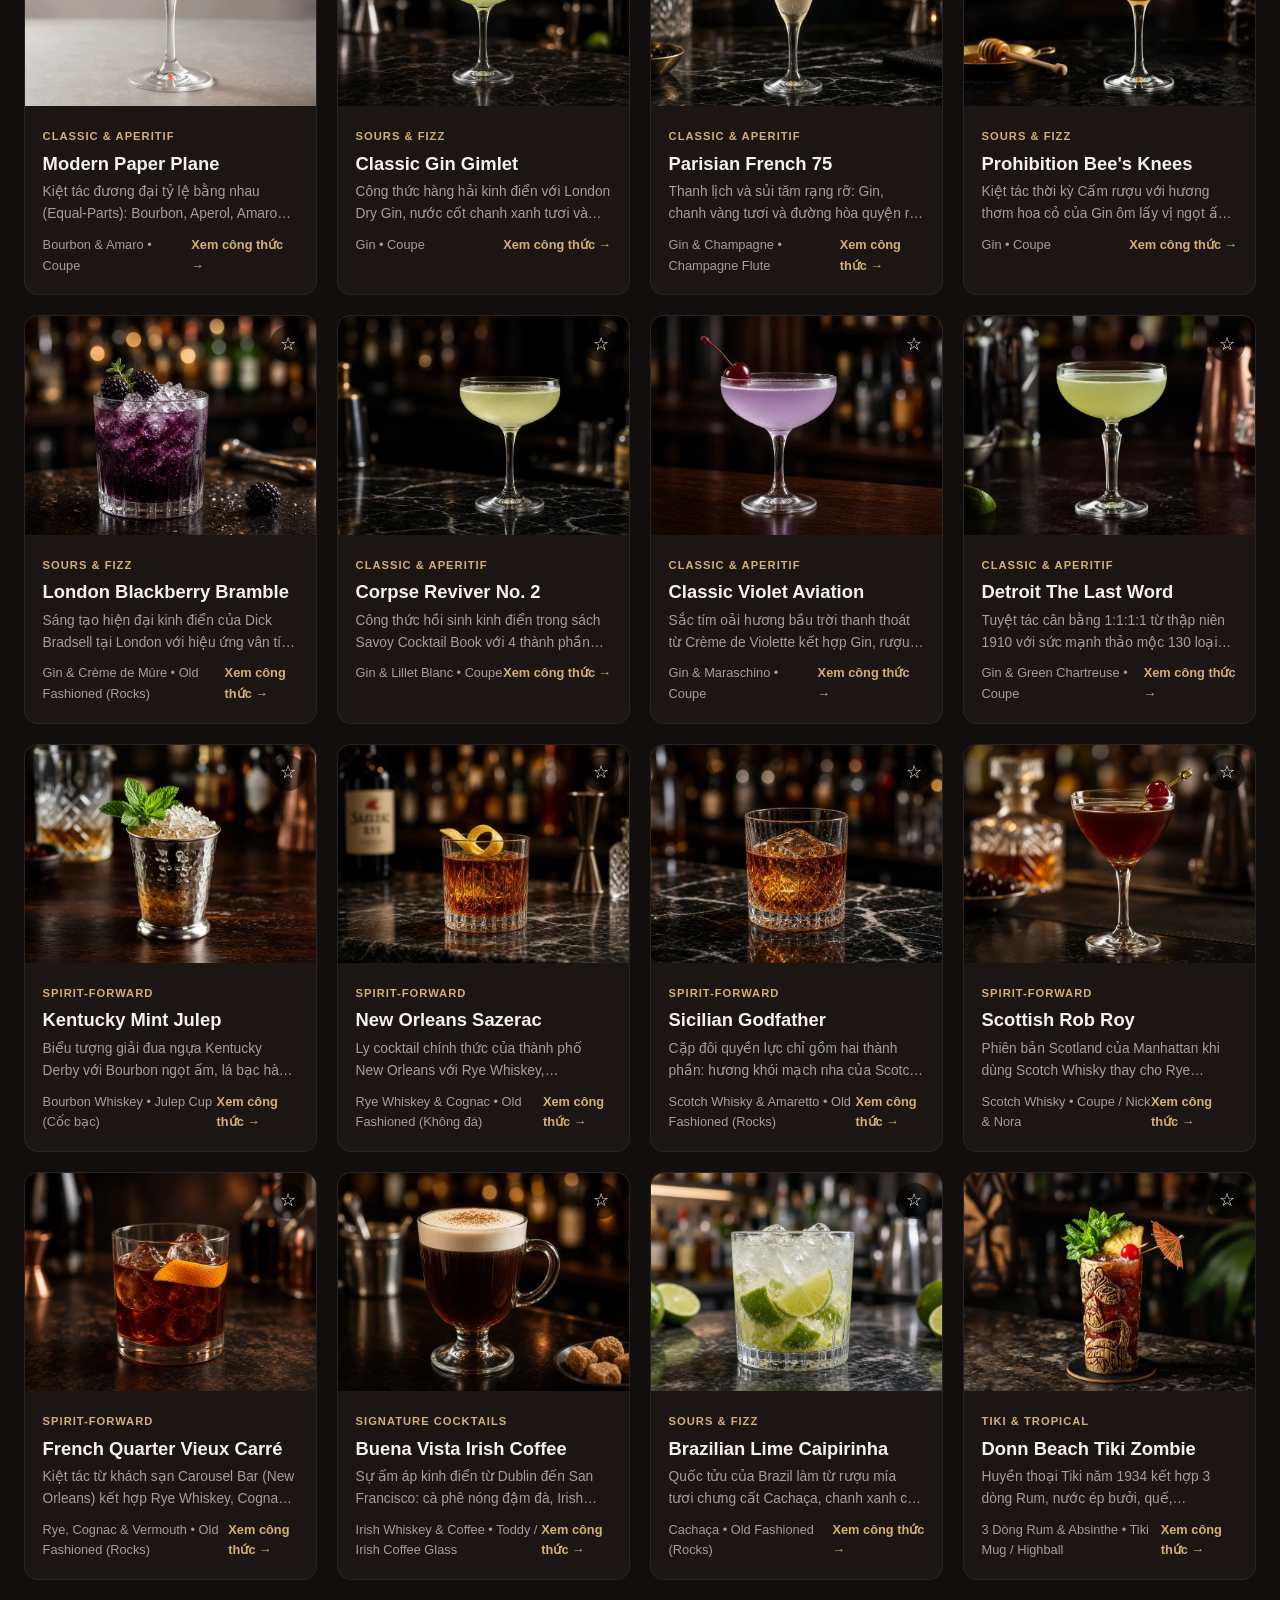
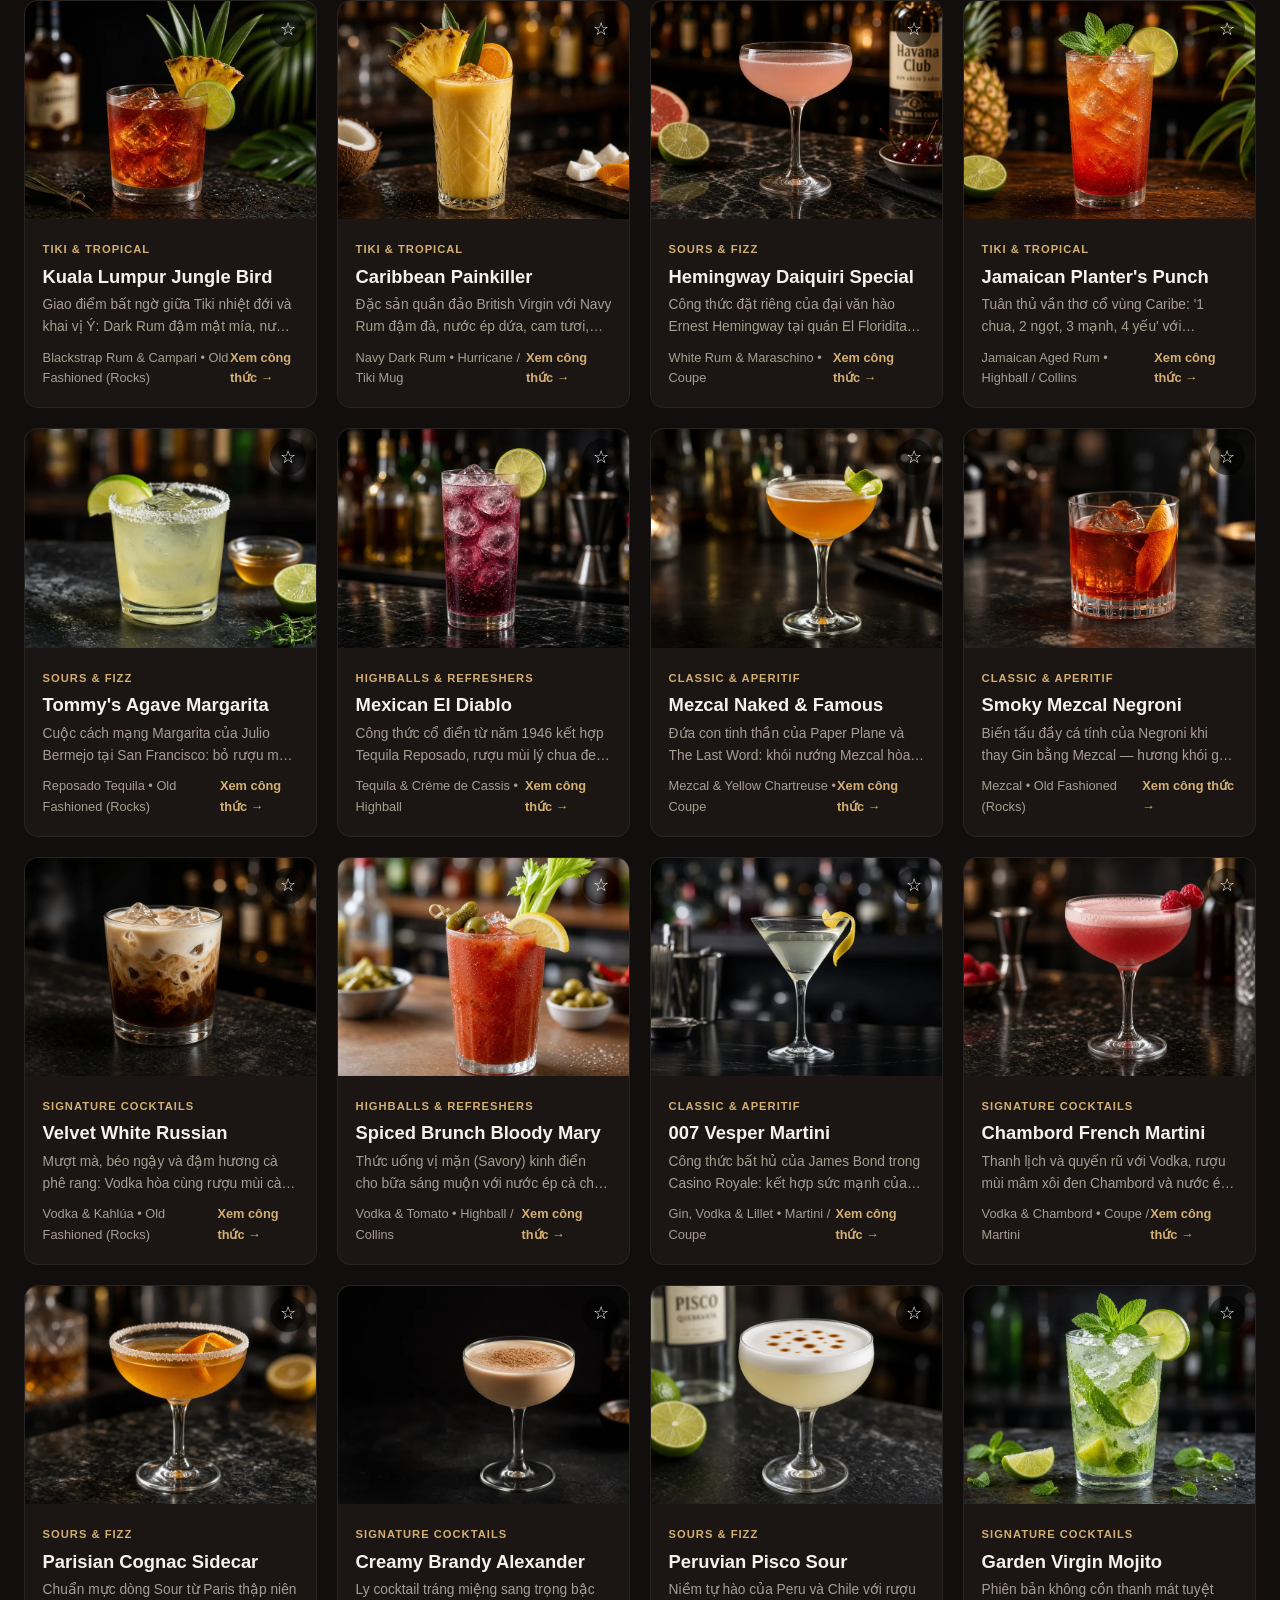
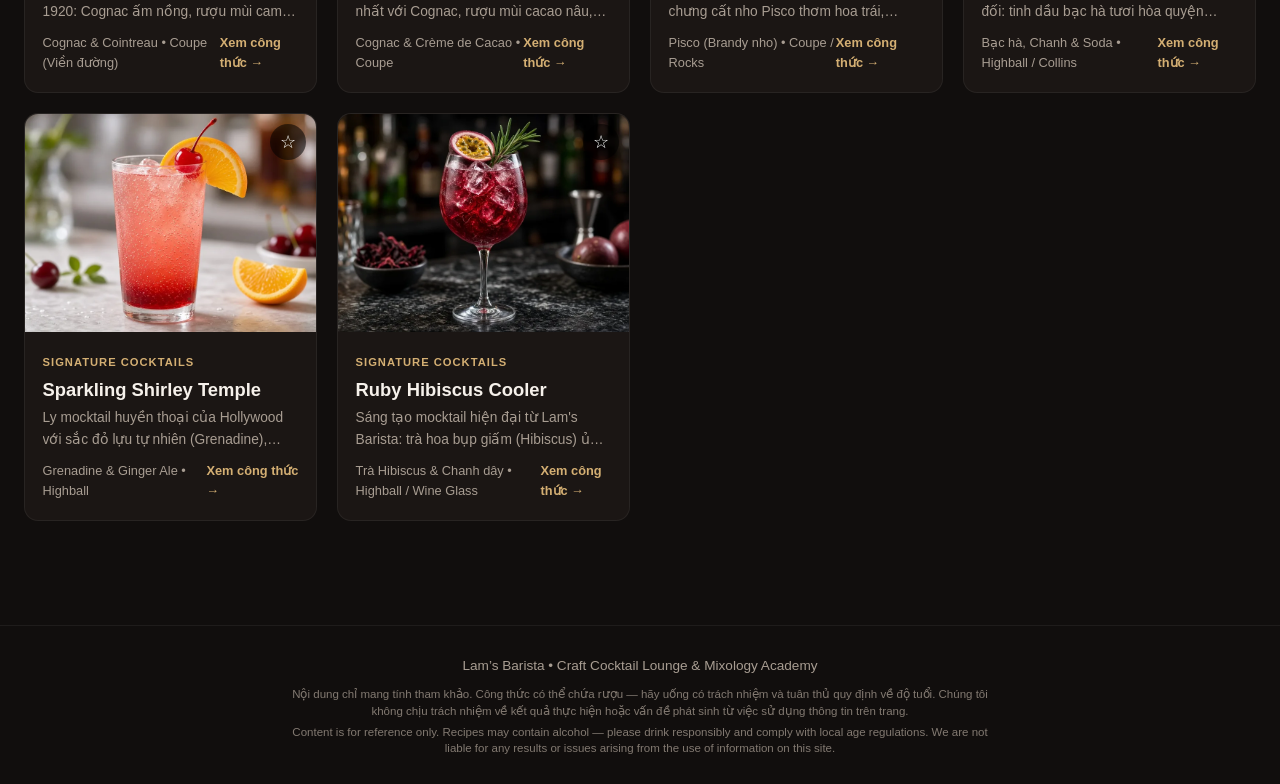
==== commit 3c26588f: "small update for disclaimer" ====
--- a/index.html
+++ b/index.html
@@ -340,7 +340,11 @@
   </main>
 
   <footer>
-    Lam’s Barista • Craft Cocktail Lounge & Mixology Academy
+    <div class="footer-brand">Lam’s Barista • Craft Cocktail Lounge & Mixology Academy</div>
+    <div class="footer-disclaimer">
+      <p>Nội dung chỉ mang tính tham khảo. Công thức có thể chứa rượu — hãy uống có trách nhiệm và tuân thủ quy định về độ tuổi. Chúng tôi không chịu trách nhiệm về kết quả thực hiện hoặc vấn đề phát sinh từ việc sử dụng thông tin trên trang.</p>
+      <p>Content is for reference only. Recipes may contain alcohol — please drink responsibly and comply with local age regulations. We are not liable for any results or issues arising from the use of information on this site.</p>
+    </div>
   </footer>
 
   <script src="data.js"></script>
--- a/style.css
+++ b/style.css
@@ -702,3 +702,29 @@
   color: #e8e0d8 !important;
   text-shadow: 0 1px 10px rgba(0,0,0,0.7);
 }
+
+footer {
+  text-align: center;
+  padding: 1.8rem 1.2rem 1.4rem;
+  color: var(--text-secondary);
+  font-size: 0.85rem;
+  border-top: 1px solid var(--border);
+}
+
+.footer-brand {
+  font-weight: 500;
+  margin-bottom: 0.6rem;
+}
+
+.footer-disclaimer {
+  max-width: 720px;
+  margin: 0 auto;
+  font-size: 0.72rem;
+  line-height: 1.45;
+  color: var(--text-secondary);
+  opacity: 0.75;
+}
+
+.footer-disclaimer p {
+  margin: 0.25rem 0;
+}
